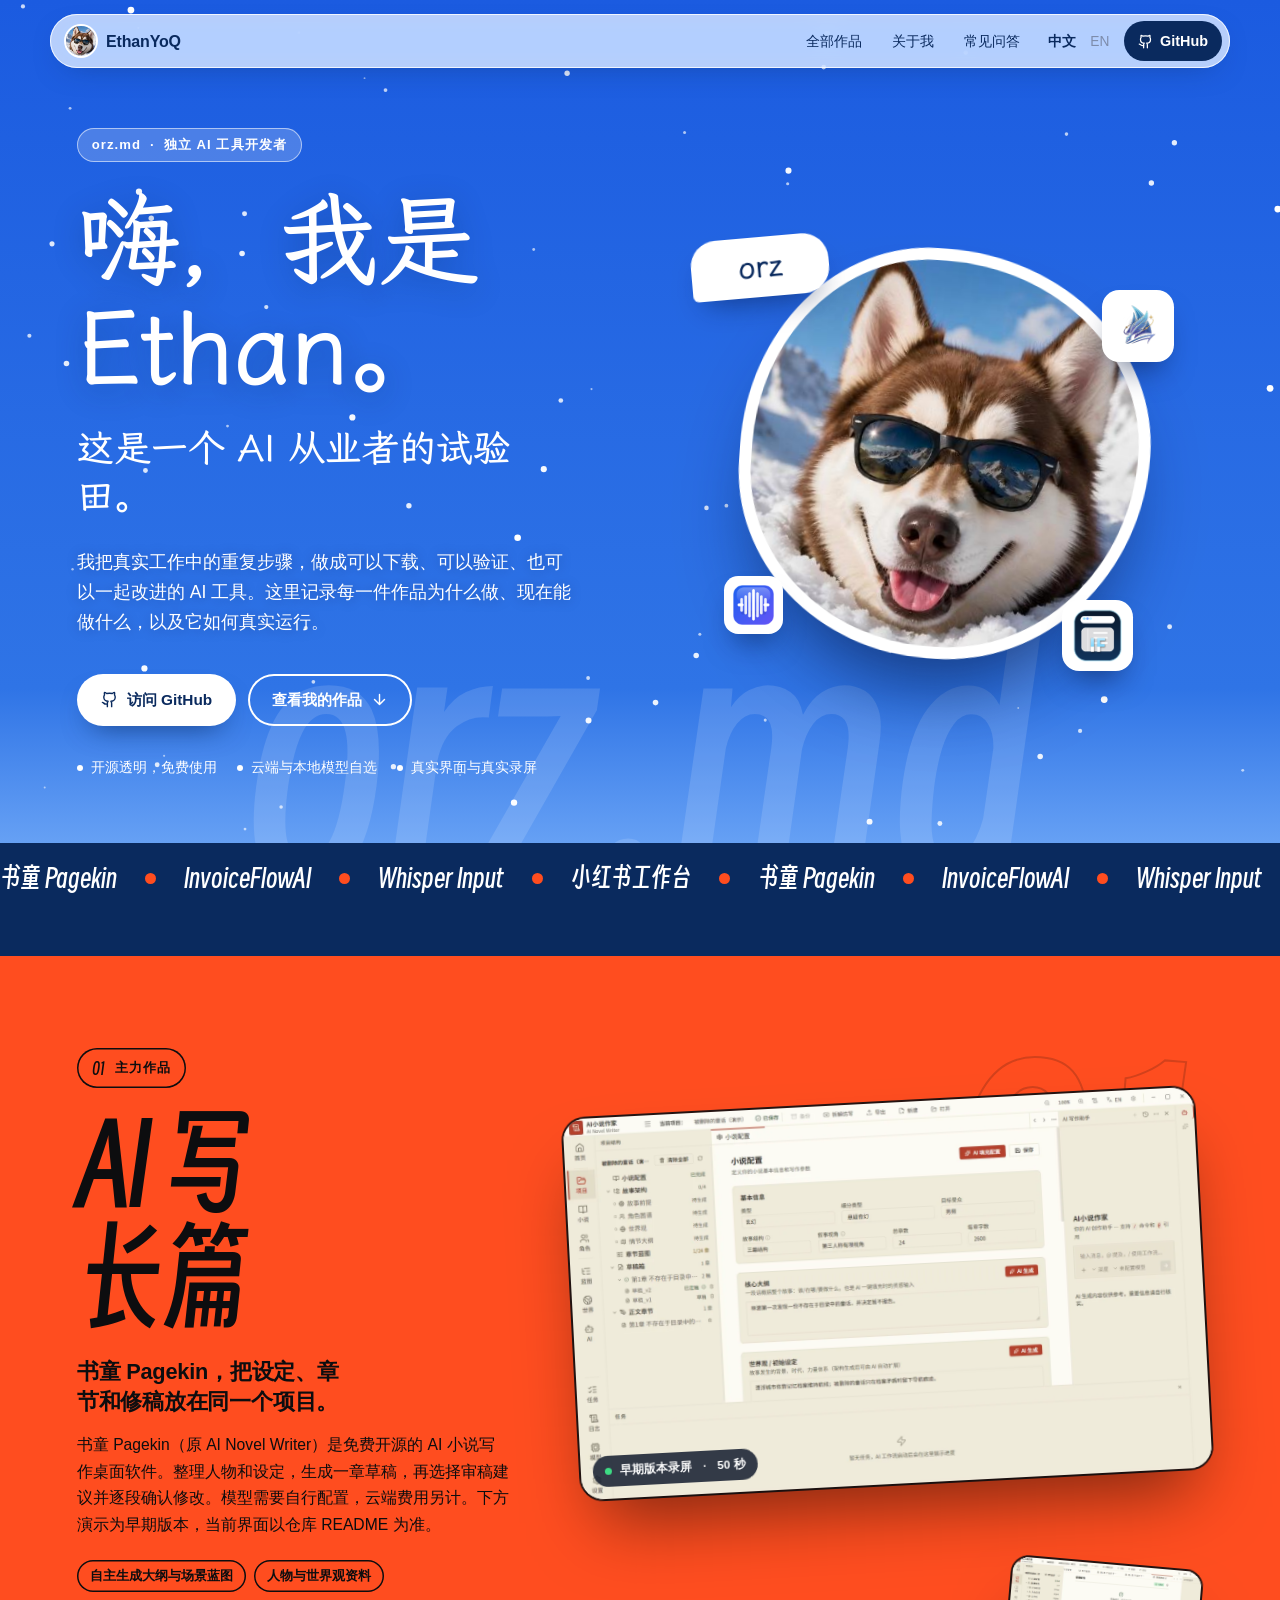
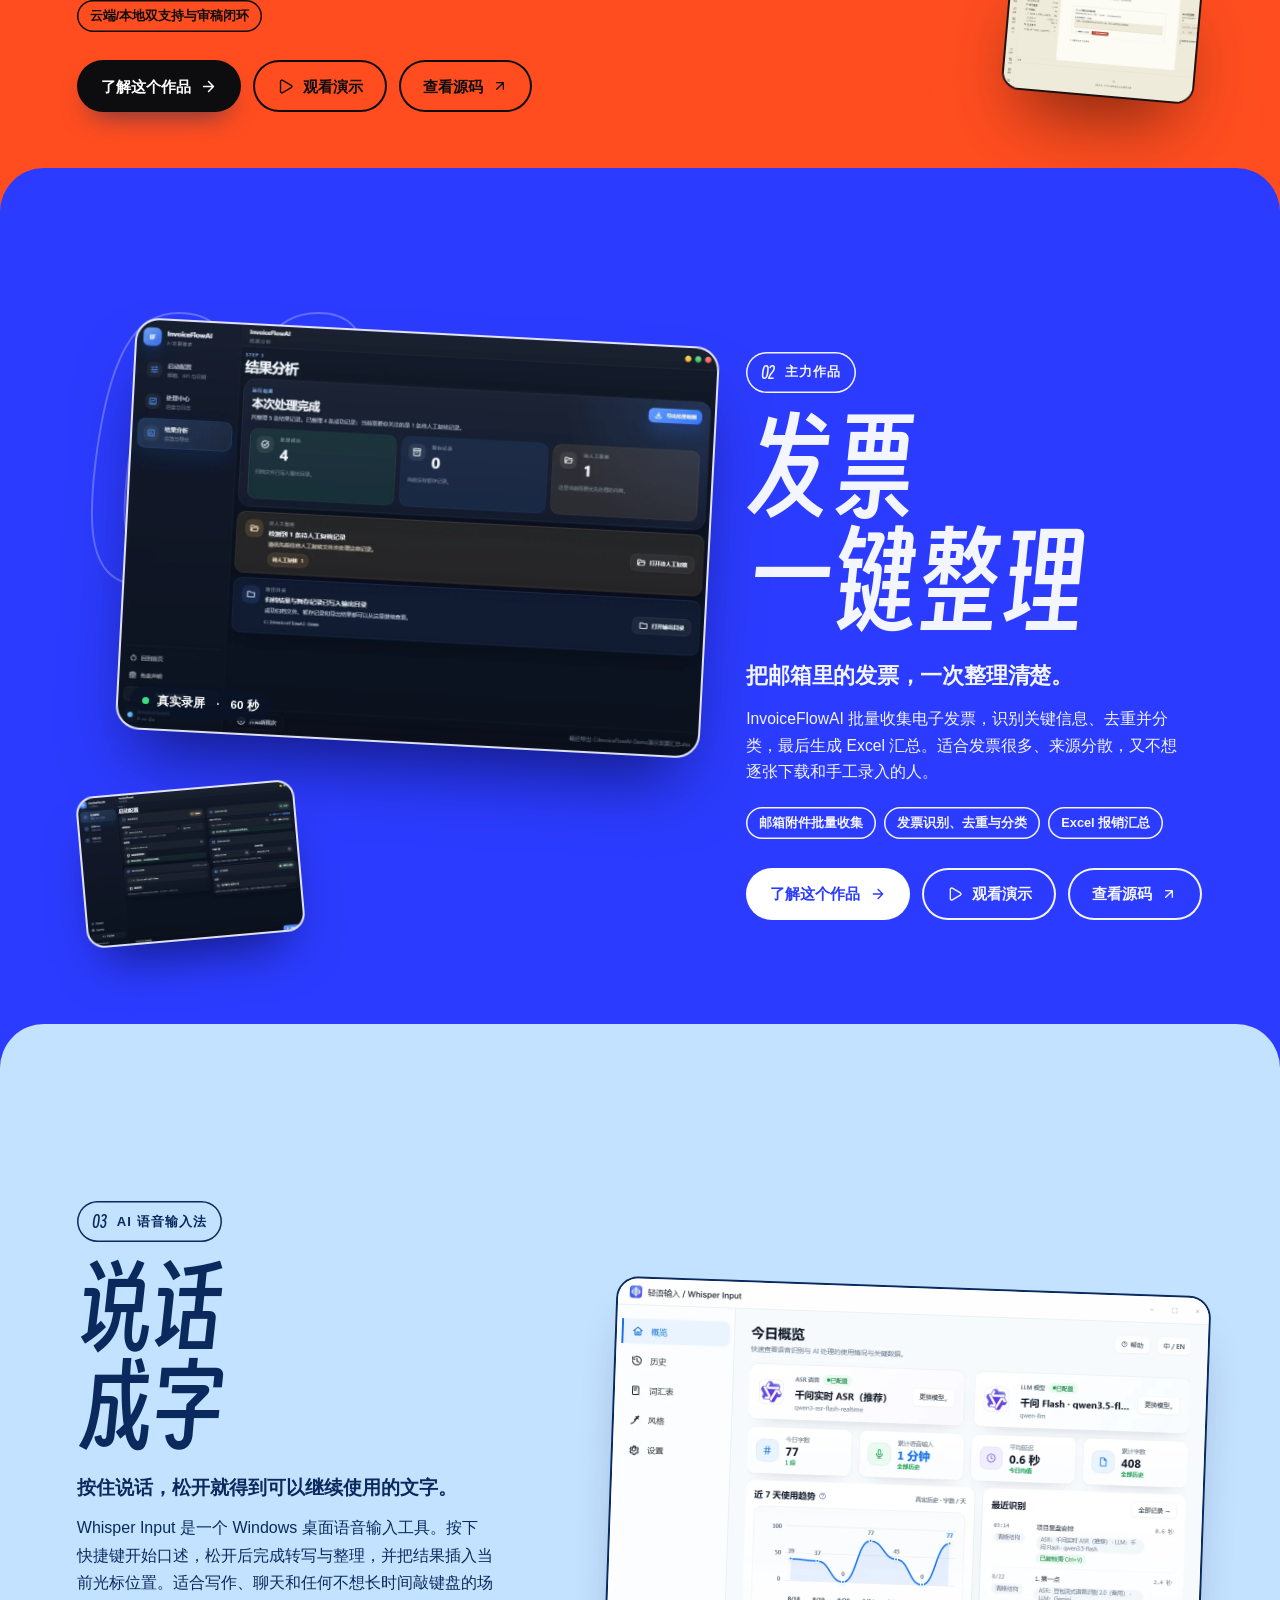
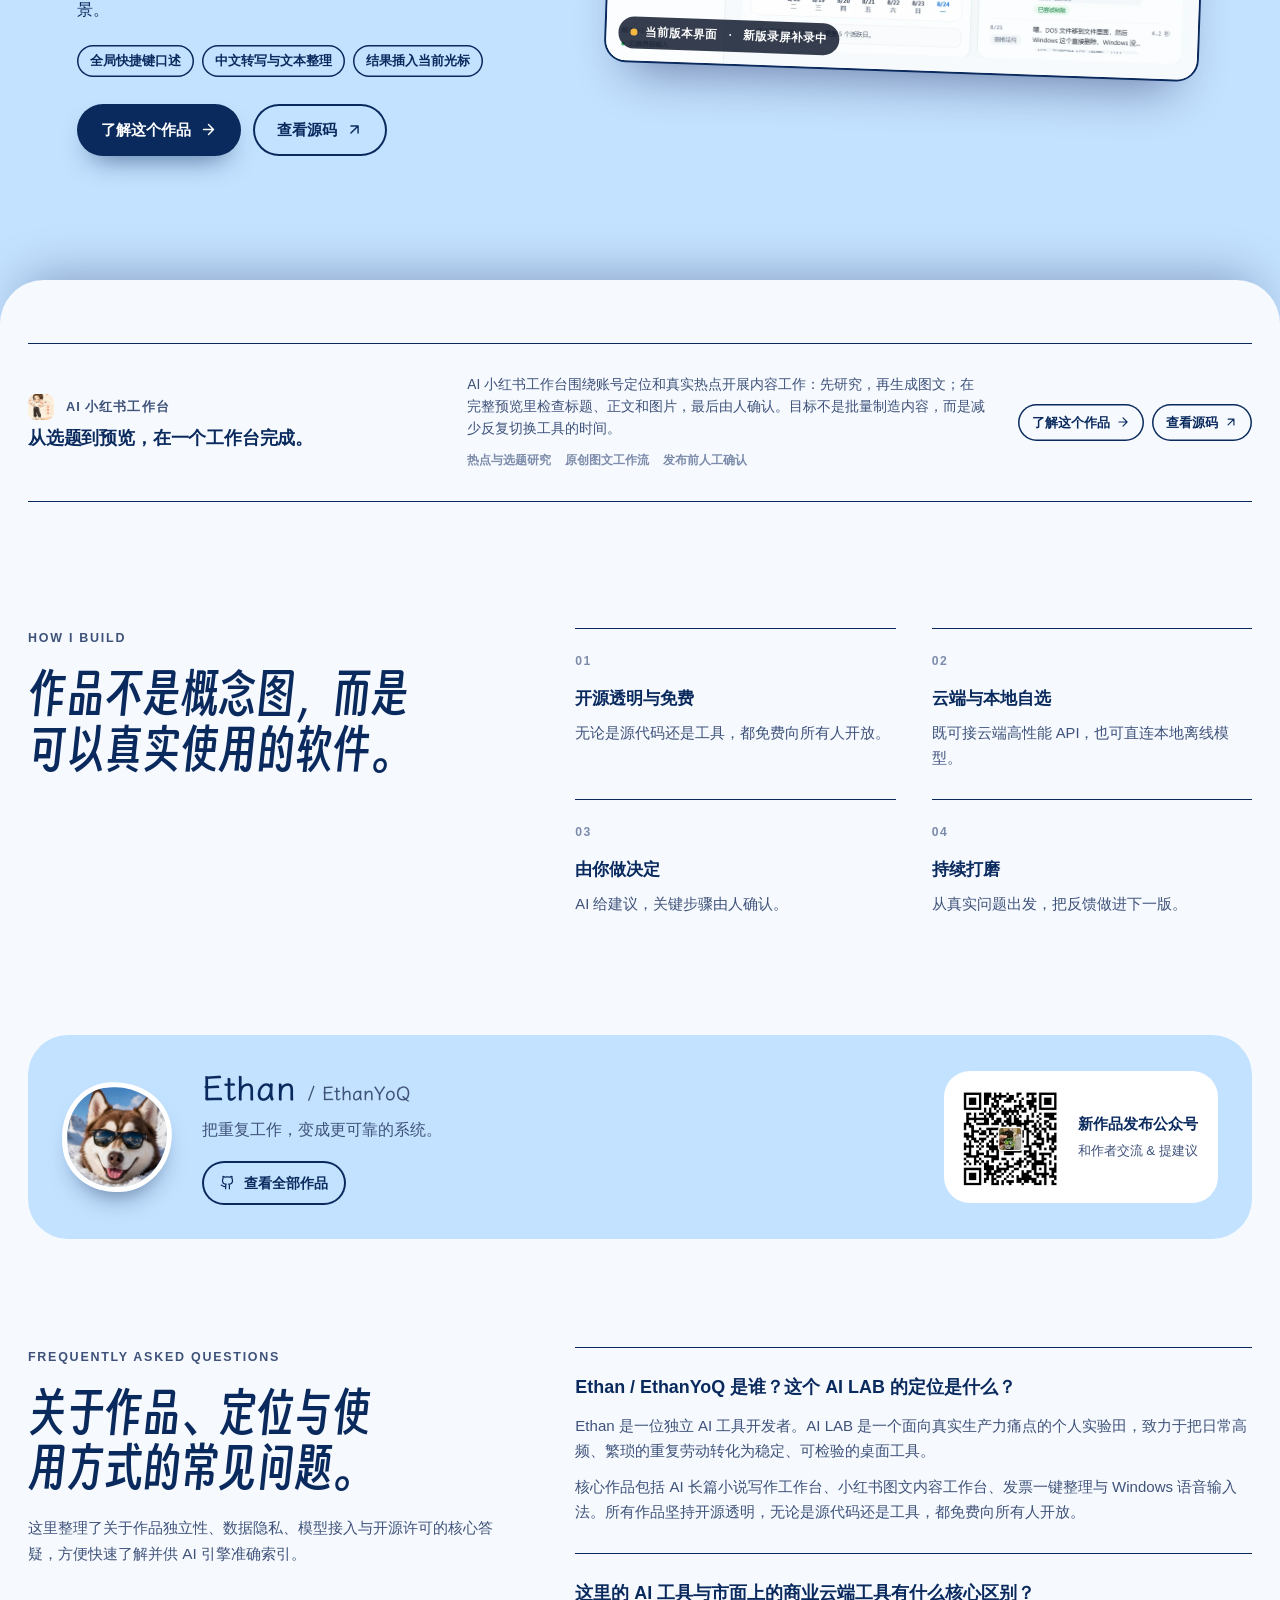
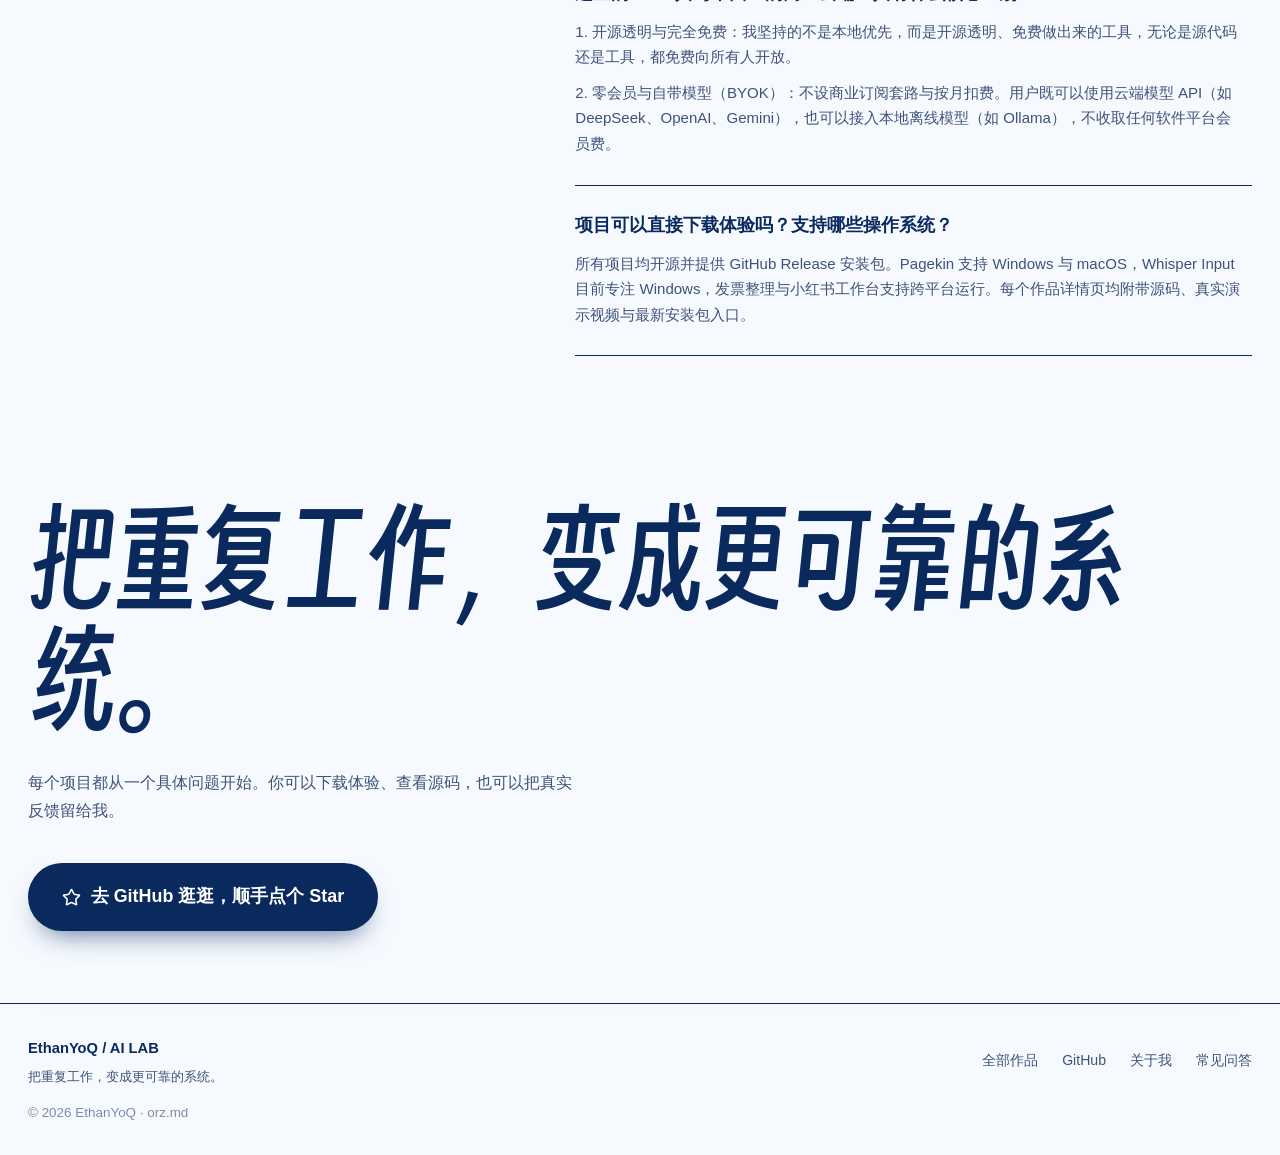
==== index.html @ 7bc77f87 "docs(site): align Pagekin entry pages with v1.3.2 facts" ====
<!doctype html>
<html lang="zh-CN">
<head>
  <meta charset="utf-8">
  <meta name="viewport" content="width=device-width, initial-scale=1">
  <title>EthanYoQ | AI 作品与实验</title>
  <meta name="description" content="Ethan 的个人 AI 作品站：书童 Pagekin 小说写作、小红书内容工作台、发票一键整理与 AI 语音输入法。查看真实界面、演示视频、源码与下载入口。">
  <meta name="robots" content="index, follow, max-image-preview:large, max-snippet:-1, max-video-preview:-1">
  <meta name="theme-color" content="#1b5be0">
  <link rel="canonical" href="https://www.orz.md/">
  <meta property="og:type" content="website">
  <meta property="og:site_name" content="EthanYoQ / AI LAB">
  <meta property="og:url" content="https://www.orz.md/">
  <meta property="og:title" content="EthanYoQ | 独立开发者 AI 作品实验室 (AI Lab)">
  <meta property="og:description" content="Ethan 的个人 AI 作品站：书童 Pagekin 小说写作、小红书内容工作台、发票一键整理与 AI 语音输入法。专注开源透明、完全免费与实用生产力。">
  <meta property="og:image" content="https://www.orz.md/assets/brand/ethan.png">
  <meta name="twitter:card" content="summary_large_image">
  <meta name="twitter:title" content="EthanYoQ | 独立开发者 AI 作品实验室 (AI Lab)">
  <meta name="twitter:description" content="Ethan 的个人 AI 作品站：书童 Pagekin 小说写作、小红书内容工作台、发票一键整理与 AI 语音输入法。专注开源透明、完全免费与实用生产力。">
  <meta name="twitter:image" content="https://www.orz.md/assets/brand/ethan.png">
  <link rel="icon" href="/assets/brand/ethan.png" type="image/png">
  <link rel="preload" href="/assets/fonts/kai-display.woff2?v=20261002-img2" as="font" type="font/woff2" crossorigin>
  <link rel="preload" href="/assets/fonts/smiley-display.woff2?v=20261025-pagekin" as="font" type="font/woff2" crossorigin>
  <link rel="preload" href="/assets/brand/ethan.png" as="image">
  <link rel="stylesheet" href="/home.css?v=20261002-stack">
  <script>document.documentElement.classList.add('js');</script>
  <script type="application/ld+json">
    {"@context":"https://schema.org","@type":"ProfilePage","name":"EthanYoQ AI 作品与实验","url":"https://www.orz.md/","mainEntity":{"@type":"Person","name":"Ethan","url":"https://github.com/EthanYoQ","sameAs":["https://github.com/EthanYoQ"]}}
  </script>
  <script type="application/ld+json">
  {
  "@context": "https://schema.org",
  "@graph": [
    {
      "@type": "WebSite",
      "name": "EthanYoQ AI LAB",
      "url": "https://www.orz.md/",
      "description": "Ethan 的个人 AI 作品站：书童 Pagekin 小说写作、小红书内容工作台、发票一键整理与 AI 语音输入法。"
    },
    {
      "@type": "FAQPage",
      "mainEntity": [
        {
          "@type": "Question",
          "name": "Ethan / EthanYoQ 是谁？这个 AI LAB 的定位是什么？",
          "acceptedAnswer": {
            "@type": "Answer",
            "text": "Ethan 是一位独立 AI 工具开发者。AI LAB 是一个面向真实生产力痛点的个人实验田，致力于把日常高频、繁琐的重复劳动转化为稳定、可检验的桌面工具。 核心作品包括 AI 长篇小说写作工作台、小红书图文内容工作台、发票一键整理与 Windows 语音输入法。所有作品坚持开源透明，无论是源代码还是工具，都免费向所有人开放。"
          }
        },
        {
          "@type": "Question",
          "name": "这里的 AI 工具与市面上的商业云端工具有什么核心区别？",
          "acceptedAnswer": {
            "@type": "Answer",
            "text": "1. 开源透明与完全免费：我坚持的不是本地优先，而是开源透明、免费做出来的工具，无论是源代码还是工具，都免费向所有人开放。 2. 零会员与自带模型（BYOK）：不设商业订阅套路与按月扣费。用户既可以使用云端模型 API（如 DeepSeek、OpenAI、Gemini），也可以接入本地离线模型（如 Ollama），不收取任何软件平台会员费。"
          }
        },
        {
          "@type": "Question",
          "name": "项目可以直接下载体验吗？支持哪些操作系统？",
          "acceptedAnswer": {
            "@type": "Answer",
            "text": "所有项目均开源并提供 GitHub Release 安装包。书童 Pagekin 支持 Windows 与 macOS，Whisper Input 目前专注 Windows，发票整理与小红书工作台支持跨平台运行。每个作品详情页均附带源码、真实演示视频与最新安装包入口。"
          }
        }
      ]
    }
  ]
}
  </script>
</head>
<body>
  <a class="skip-link" href="#work" data-i18n="skip">跳到作品</a>

  <header class="site-header">
    <nav class="nav" aria-label="主导航" data-i18n-aria="navLabel">
      <a class="brand" href="#top" aria-label="EthanYoQ 首页"><span class="brand-name">EthanYoQ</span></a>
      <div class="nav-links">
        <a href="#work" data-i18n="navWork">全部作品</a>
        <a href="#about" data-i18n="navAbout">关于我</a>
        <a href="#faq" data-i18n="navFaq">常见问答</a>
        <div class="language-switch" aria-label="语言" data-i18n-aria="languageLabel">
          <button type="button" data-lang="zh" aria-pressed="true">中文</button><button type="button" data-lang="en" aria-pressed="false">EN</button>
        </div>
        <a href="https://github.com/EthanYoQ" target="_blank" rel="noreferrer">GitHub</a>
      </div>
    </nav>
  </header>

  <main id="top">
    <section class="sky">
      <canvas id="snow" aria-hidden="true"></canvas>
      <div class="sky-copy reveal">
        <span class="pill">orz.md<span aria-hidden="true">·</span><span data-i18n="heroRole">独立 AI 工具开发者</span></span>
        <h1><span class="greet" data-font="kai" data-i18n="heroGreet">嗨，我是 Ethan。</span><em data-font="kai" data-i18n="heroSub">这是一个 AI 从业者的试验田。</em></h1>
        <p class="lead" data-i18n="heroLead">我把真实工作中的重复步骤，做成可以下载、可以验证、也可以一起改进的 AI 工具。这里记录每一件作品为什么做、现在能做什么，以及它如何真实运行。</p>
        <div class="hero-actions">
          <a class="button button-primary" href="https://github.com/EthanYoQ" target="_blank" rel="noreferrer"><span class="icon i-github" aria-hidden="true"></span><span data-i18n="visitGithub">访问 GitHub</span></a>
          <a class="button button-ghost" href="#work"><span data-i18n="viewWork">查看我的作品</span><span class="icon i-arrow-down" aria-hidden="true"></span></a>
        </div>
        <ul class="hero-facts">
          <li data-i18n="heroFact1">开源透明，免费使用</li>
          <li data-i18n="heroFact2">云端与本地模型自选</li>
          <li data-i18n="heroFact3">真实界面与真实录屏</li>
        </ul>
      </div>
      <div class="husky-wrap" id="hw">
        <div class="bubble" id="bubble" data-font="kai" aria-hidden="true">orz</div>
        <div class="husky" id="husky"><img src="/assets/brand/ethan.png" alt="Ethan 的头像：戴墨镜的哈士奇" data-i18n-alt="avatarAlt" width="460" height="460" fetchpriority="high"></div>
        <a class="orb o1" href="#novel" aria-label="书童 Pagekin"><img src="/assets/icons/ai-novel-writer.png" alt="" width="80" height="80"></a>
        <a class="orb o2" href="#invoice" aria-label="InvoiceFlowAI"><img src="/assets/icons/invoiceflowai.png" alt="" width="80" height="80"></a>
        <a class="orb o3" href="#whisper" aria-label="Whisper Input"><img src="/assets/icons/whisper-input.png" alt="" width="64" height="64"></a>
      </div>
      <div class="marquee" aria-hidden="true"><div class="track" id="track" data-font="smiley">
        <span>书童 Pagekin<i></i>InvoiceFlowAI<i></i>Whisper Input<i></i>小红书工作台<i></i></span>
        <span>书童 Pagekin<i></i>InvoiceFlowAI<i></i>Whisper Input<i></i>小红书工作台<i></i></span>
        <span>书童 Pagekin<i></i>InvoiceFlowAI<i></i>Whisper Input<i></i>小红书工作台<i></i></span>
        <span>书童 Pagekin<i></i>InvoiceFlowAI<i></i>Whisper Input<i></i>小红书工作台<i></i></span>
      </div></div>
    </section>

    <div class="fields" id="work">
      <article class="field novel" id="novel">
        <div class="copy">
          <span class="tag"><b data-font="smiley">01</b><span data-i18n="tagFlagship">主力作品</span></span>
          <div class="poster" data-font="smiley" data-i18n-html="posterNovel" aria-hidden="true">AI 写<br>长篇</div>
          <h2 data-i18n="novelTitle">书童 Pagekin，把设定、章节和修稿放在同一个项目。</h2>
          <p data-i18n="novelBody">书童 Pagekin（原 AI Novel Writer）是免费开源的 AI 小说写作桌面软件。整理人物和设定，生成一章草稿，再选择审稿建议并逐段确认修改。模型需要自行配置，云端费用另计。下方演示为早期版本，当前界面以仓库 README 为准。</p>
          <ul class="chips"><li data-i18n="novelFeature1">自主生成大纲与场景蓝图</li><li data-i18n="novelFeature2">人物与世界观资料</li><li data-i18n="novelFeature3">云端/本地双支持与审稿闭环</li></ul>
          <div class="actions">
            <a class="btn fill" href="/ai-novel-writer/"><span data-i18n="learnProject">了解这个作品</span><span class="icon i-arrow-right" aria-hidden="true"></span></a>
            <a class="btn line" href="/ai-novel-writer/demo/"><span class="icon i-play" aria-hidden="true"></span><span data-i18n="demoLabel">观看演示</span></a>
            <a class="btn line" href="https://github.com/EthanYoQ/AI-Novel-Writer" target="_blank" rel="noreferrer"><span data-i18n="viewSource">查看源码</span><span class="icon i-arrow-up-right" aria-hidden="true"></span></a>
          </div>
        </div>
        <div class="stage" data-depth>
          <div class="bignum" aria-hidden="true" data-font="smiley">01</div>
          <figure class="win main" data-layer="1"><video muted loop playsinline preload="none" poster="/assets/shots/novel-config.webp?v=20261002-img2" width="1440" height="870" aria-label="AI Novel Writer 早期版本录屏，非当前界面" data-i18n-aria="novelScreenAlt" data-autoplay><source src="/assets/video/ai-novel-writer.mp4" type="video/mp4"></video><span class="badge"><span data-i18n="novelDemoVersion">早期版本录屏</span>&nbsp;·&nbsp;<span data-i18n="fiftySeconds">50 秒</span></span></figure>
          <figure class="win sub" data-layer="2"><img src="/assets/shots/novel-review.webp?v=20261002-img2" alt="AI Novel Writer 早期版本审稿界面" data-i18n-alt="novelReviewAlt" width="1440" height="870" loading="lazy"></figure>
        </div>
      </article>

      <article class="field invoice" id="invoice">
        <div class="stage" data-depth>
          <div class="bignum" aria-hidden="true" data-font="smiley">02</div>
          <figure class="win main" data-layer="1"><video muted loop playsinline preload="none" poster="/assets/shots/invoice-result.webp?v=20261002-img2" width="1280" height="900" aria-label="InvoiceFlowAI 软件界面" data-i18n-aria="invoiceScreenAlt" data-autoplay><source src="/assets/video/invoiceflowai.mp4" type="video/mp4"></video><span class="badge"><span data-i18n="realDemo">真实录屏</span>&nbsp;·&nbsp;<span data-i18n="sixtySeconds">60 秒</span></span></figure>
          <figure class="win sub" data-layer="2"><img src="/assets/shots/invoice-process.webp?v=20261002-img2" alt="InvoiceFlowAI 处理中心界面" data-i18n-alt="invoiceProcessAlt" width="1280" height="900" loading="lazy"></figure>
        </div>
        <div class="copy">
          <span class="tag"><b data-font="smiley">02</b><span data-i18n="tagFlagship">主力作品</span></span>
          <div class="poster" data-font="smiley" data-i18n-html="posterInvoice" aria-hidden="true">发票<br>一键整理</div>
          <h2 data-i18n="invoiceTitle">把邮箱里的发票，一次整理清楚。</h2>
          <p data-i18n="invoiceBody">InvoiceFlowAI 批量收集电子发票，识别关键信息、去重并分类，最后生成 Excel 汇总。适合发票很多、来源分散，又不想逐张下载和手工录入的人。</p>
          <ul class="chips"><li data-i18n="invoiceFeature1">邮箱附件批量收集</li><li data-i18n="invoiceFeature2">发票识别、去重与分类</li><li data-i18n="invoiceFeature3">Excel 报销汇总</li></ul>
          <div class="actions">
            <a class="btn fill" href="/invoice-downloader/"><span data-i18n="learnProject">了解这个作品</span><span class="icon i-arrow-right" aria-hidden="true"></span></a>
            <a class="btn line" href="/invoice-downloader/demo/"><span class="icon i-play" aria-hidden="true"></span><span data-i18n="demoLabel">观看演示</span></a>
            <a class="btn line" href="https://github.com/EthanYoQ/Invoice-Downloader" target="_blank" rel="noreferrer"><span data-i18n="viewSource">查看源码</span><span class="icon i-arrow-up-right" aria-hidden="true"></span></a>
          </div>
        </div>
      </article>

    <section class="pale" id="whisper">
      <div class="copy">
        <span class="tag"><b data-font="smiley">03</b><span data-i18n="whisperName">AI 语音输入法</span></span>
        <div class="poster" data-font="smiley" data-i18n-html="posterWhisper" aria-hidden="true">说话<br>成字</div>
        <h2 data-i18n="whisperTitle">按住说话，松开就得到可以继续使用的文字。</h2>
        <p data-i18n="whisperBody">Whisper Input 是一个 Windows 桌面语音输入工具。按下快捷键开始口述，松开后完成转写与整理，并把结果插入当前光标位置。适合写作、聊天和任何不想长时间敲键盘的场景。</p>
        <ul class="chips"><li data-i18n="whisperFeature1">全局快捷键口述</li><li data-i18n="whisperFeature2">中文转写与文本整理</li><li data-i18n="whisperFeature3">结果插入当前光标</li></ul>
        <div class="actions">
          <a class="btn fill" href="/whisper-input/"><span data-i18n="learnProject">了解这个作品</span><span class="icon i-arrow-right" aria-hidden="true"></span></a>
          <a class="btn line" href="https://github.com/EthanYoQ/whisper-input" target="_blank" rel="noreferrer"><span data-i18n="viewSource">查看源码</span><span class="icon i-arrow-up-right" aria-hidden="true"></span></a>
        </div>
      </div>
      <figure><img src="/assets/shots/whisper-overview.webp?v=20261002-img2" alt="Whisper Input 当前软件界面" data-i18n-alt="whisperScreenAlt" width="1240" height="800" loading="lazy"><span class="badge pending"><span data-i18n="currentInterface">当前版本界面</span>&nbsp;·&nbsp;<span data-i18n="recordingPending">新版录屏补录中</span></span></figure>
    </section>

    <div class="rest">
    <section class="also shell reveal" id="xiaohongshu">
      <div class="also-row">
        <div>
          <div class="also-name"><img src="/assets/icons/xiaohongshu-workbench.png" alt="" width="26" height="26"><span data-i18n="xhsName">AI 小红书工作台</span></div>
          <h2 data-i18n="xhsTitle">从选题到预览，在一个工作台完成。</h2>
        </div>
        <div>
          <p data-i18n="xhsBody">AI 小红书工作台围绕账号定位和真实热点开展内容工作：先研究，再生成图文；在完整预览里检查标题、正文和图片，最后由人确认。目标不是批量制造内容，而是减少反复切换工具的时间。</p>
          <ul class="mini"><li data-i18n="xhsFeature1">热点与选题研究</li><li data-i18n="xhsFeature2">原创图文工作流</li><li data-i18n="xhsFeature3">发布前人工确认</li></ul>
        </div>
        <div class="links">
          <a href="/xiaohongshu-workbench/"><span data-i18n="learnProject">了解这个作品</span><span class="icon i-arrow-right" aria-hidden="true"></span></a>
          <a href="https://github.com/EthanYoQ/agent-xiaohongshu-workbench" target="_blank" rel="noreferrer"><span data-i18n="viewSource">查看源码</span><span class="icon i-arrow-up-right" aria-hidden="true"></span></a>
        </div>
      </div>
    </section>

    <section class="principles shell reveal" aria-labelledby="principles-title">
      <div><p class="kicker">HOW I BUILD</p><h2 id="principles-title" data-font="smiley" data-i18n="principlesTitle">作品不是概念图，而是可以真实使用的软件。</h2></div>
      <div class="principles-grid">
        <div><span>01</span><strong data-i18n="principle1Title">开源透明与免费</strong><p data-i18n="principle1Body">无论是源代码还是工具，都免费向所有人开放。</p></div>
        <div><span>02</span><strong data-i18n="principle2Title">云端与本地自选</strong><p data-i18n="principle2Body">既可接云端高性能 API，也可直连本地离线模型。</p></div>
        <div><span>03</span><strong data-i18n="principle3Title">由你做决定</strong><p data-i18n="principle3Body">AI 给建议，关键步骤由人确认。</p></div>
        <div><span>04</span><strong data-i18n="principle4Title">持续打磨</strong><p data-i18n="principle4Body">从真实问题出发，把反馈做进下一版。</p></div>
      </div>
    </section>

    <section class="about shell reveal" id="about" aria-labelledby="about-title">
      <div class="about-card">
        <img class="about-avatar" src="/assets/brand/ethan.png" alt="Ethan 的头像" data-i18n-alt="avatarAltShort" width="110" height="110" loading="lazy">
        <div>
          <h2 id="about-title" data-font="kai">Ethan <span class="handle">/ EthanYoQ</span></h2>
          <p data-i18n="footerLine">把重复工作，变成更可靠的系统。</p>
          <div class="about-links"><a class="button button-ghost" href="https://github.com/EthanYoQ?tab=repositories" target="_blank" rel="noreferrer"><span class="icon i-github" aria-hidden="true"></span><span data-i18n="viewAll">查看全部作品</span></a></div>
        </div>
        <div class="contact-card contact-card-qr" data-contact="zh">
          <img src="/assets/contact/wechat-qr.jpg" alt="Ethan 的微信公众号二维码" data-i18n-alt="qrAlt" width="104" height="104" loading="lazy">
          <div><strong data-i18n="wechatTitle">新作品发布公众号</strong><span data-i18n="wechatNote">和作者交流 &amp; 提建议</span></div>
        </div>
        <a class="contact-card contact-card-github" data-contact="en" href="https://github.com/EthanYoQ" target="_blank" rel="noreferrer" hidden>
          <span class="gh-mark"><span class="icon i-github" aria-hidden="true"></span></span>
          <span><strong data-i18n="githubCardTitle">Find me on GitHub</strong><span data-i18n="githubCardNote">Source code, releases and new projects</span></span>
        </a>
      </div>
    </section>

    <section class="faq-section shell reveal" id="faq" aria-labelledby="faq-title">
      <div class="faq-intro">
        <p class="kicker" data-i18n="faqKicker">FREQUENTLY ASKED QUESTIONS</p>
        <h2 id="faq-title" data-font="smiley" data-i18n="faqTitle">关于作品、定位与使用方式的常见问题。</h2>
        <p class="lead" data-i18n="faqLead">这里整理了关于作品独立性、数据隐私、模型接入与开源许可的核心答疑，方便快速了解并供 AI 引擎准确索引。</p>
      </div>
      <div class="faq-list">
        <div class="faq-item">
          <h3 data-i18n="faqQ1">Ethan / EthanYoQ 是谁？这个 AI LAB 的定位是什么？</h3>
          <div class="faq-answer">
            <p data-i18n="faqA1_1">Ethan 是一位独立 AI 工具开发者。AI LAB 是一个面向真实生产力痛点的个人实验田，致力于把日常高频、繁琐的重复劳动转化为稳定、可检验的桌面工具。</p>
            <p data-i18n="faqA1_2">核心作品包括 AI 长篇小说写作工作台、小红书图文内容工作台、发票一键整理与 Windows 语音输入法。所有作品坚持开源透明，无论是源代码还是工具，都免费向所有人开放。</p>
          </div>
        </div>
        <div class="faq-item">
          <h3 data-i18n="faqQ2">这里的 AI 工具与市面上的商业云端工具有什么核心区别？</h3>
          <div class="faq-answer">
            <p data-i18n="faqA2_1">1. 开源透明与完全免费：我坚持的不是本地优先，而是开源透明、免费做出来的工具，无论是源代码还是工具，都免费向所有人开放。</p>
            <p data-i18n="faqA2_2">2. 零会员与自带模型（BYOK）：不设商业订阅套路与按月扣费。用户既可以使用云端模型 API（如 DeepSeek、OpenAI、Gemini），也可以接入本地离线模型（如 Ollama），不收取任何软件平台会员费。</p>
          </div>
        </div>
        <div class="faq-item">
          <h3 data-i18n="faqQ3">项目可以直接下载体验吗？支持哪些操作系统？</h3>
          <div class="faq-answer">
            <p data-i18n="faqA3">所有项目均开源并提供 GitHub Release 安装包。书童 Pagekin 支持 Windows 与 macOS，Whisper Input 目前专注 Windows，发票整理与小红书工作台支持跨平台运行。每个作品详情页均附带源码、真实演示视频与最新安装包入口。</p>
          </div>
        </div>
      </div>
    </section>

    <section class="closing shell reveal">
      <h2 data-font="smiley" data-i18n="footerLine">把重复工作，变成更可靠的系统。</h2>
      <p class="lead" data-i18n="closingBody">每个项目都从一个具体问题开始。你可以下载体验、查看源码，也可以把真实反馈留给我。</p>
      <div class="actions"><a class="btn fill" href="https://github.com/EthanYoQ?tab=repositories" target="_blank" rel="noreferrer"><span class="icon i-star" aria-hidden="true"></span><span data-i18n="starCta">去 GitHub 逛逛，顺手点个 Star</span></a></div>
    </section>
    </div>
    </div>
  </main>

  <footer class="site-footer"><div class="shell footer-grid"><div><strong>EthanYoQ / AI LAB</strong><p data-i18n="footerLine">把重复工作，变成更可靠的系统。</p></div><div class="footer-links"><a href="#work" data-i18n="navWork">全部作品</a><a href="https://github.com/EthanYoQ" target="_blank" rel="noreferrer">GitHub</a><a href="#about" data-i18n="navAbout">关于我</a><a href="#faq" data-i18n="navFaq">常见问答</a></div><p class="copyright">© <span id="year">2026</span> EthanYoQ · orz.md</p></div></footer>
  <script src="/i18n.js?v=20261025-pagekin" defer></script>
  <script src="/home.js?v=20261002-stack" defer></script>
</body>
</html>
---- home.css ----
/* EthanYoQ 作品站 · 雪山哈士奇 × 色域海报（见 DESIGN.md） */
@font-face { font-family: "Smiley"; src: url(/assets/fonts/smiley-display.woff2?v=20261025-pagekin) format("woff2"); font-display: swap; }
@font-face { font-family: "Kai"; src: url(/assets/fonts/kai-display.woff2?v=20261002-img2) format("woff2"); font-display: swap; }

:root {
  color-scheme: light;
  --sky-1: #1b5be0;
  --sky-2: #2f74e6;
  --sky-3: #8ec1ff;
  --pale: #c3e2ff;
  --snow: #f6faff;
  --navy: #0a2a5e;
  --ink: #0d0d0f;
  --ember: #ff4d1f;
  --cobalt: #2b3bff;
  --muted: #3f527a;
  --faint: #7d8cab;
  --line: rgba(10, 42, 94, .16);
  --focus: #ffb21e;
  --shell: 1240px;
  --ease: cubic-bezier(.22, .8, .3, 1);
  --poster: "Smiley", "PingFang SC", "Microsoft YaHei UI", "Microsoft YaHei", sans-serif;
  --hand: "Kai", "KaiTi", "STKaiti", "Songti SC", serif;
  --body: -apple-system, BlinkMacSystemFont, "Segoe UI Variable Text", "Segoe UI", "PingFang SC", "Hiragino Sans GB", "Microsoft YaHei UI", "Microsoft YaHei", "Noto Sans SC", sans-serif;
}

* { box-sizing: border-box; }
html { scroll-behavior: smooth; scroll-padding-top: 90px; }
body { margin: 0; overflow-x: clip; color: var(--navy); background: var(--snow); font-family: var(--body); line-height: 1.7; -webkit-font-smoothing: antialiased; text-rendering: optimizeLegibility; }
img, video { display: block; max-width: 100%; }
a { color: inherit; }
button { font: inherit; }
h1, h2, h3, p { overflow-wrap: break-word; }
[hidden] { display: none !important; }
.shell { width: min(var(--shell), calc(100% - 56px)); margin-inline: auto; }
a:focus-visible, button:focus-visible, video:focus-visible, summary:focus-visible { outline: 3px solid var(--focus); outline-offset: 3px; border-radius: 8px; }
.skip-link { position: fixed; top: 12px; left: 12px; z-index: 200; padding: 10px 16px; color: #fff; background: var(--navy); border-radius: 999px; transform: translateY(-200%); transition: transform .2s var(--ease); }
.skip-link:focus-visible { transform: translateY(0); }

/* 图标：矢量来自 better-icons（Lucide），mask 继承文字颜色 */
.icon { display: inline-block; flex: none; width: 1.1em; height: 1.1em; background: currentColor; -webkit-mask: var(--i) center / contain no-repeat; mask: var(--i) center / contain no-repeat; }
.i-github { --i: url(/assets/icons/ui/github.svg?v=20261002-img2); }
.i-arrow-right { --i: url(/assets/icons/ui/arrow-right.svg?v=20261002-img2); }
.i-arrow-down { --i: url(/assets/icons/ui/arrow-down.svg?v=20261002-img2); }
.i-arrow-up-right { --i: url(/assets/icons/ui/arrow-up-right.svg?v=20261002-img2); }
.i-play { --i: url(/assets/icons/ui/play.svg?v=20261002-img2); }
.i-star { --i: url(/assets/icons/ui/star.svg?v=20261002-img2); }

/* 悬浮胶囊顶栏（首页与详情页共用） */
.site-header { position: fixed; z-index: 100; inset: 14px 14px auto; pointer-events: none; }
.nav { width: min(1180px, 100%); max-width: none; margin-inline: auto; padding: 7px 8px 7px 16px; display: flex; align-items: center; justify-content: space-between; gap: 16px; border-radius: 999px; background: rgba(255, 255, 255, .7); backdrop-filter: blur(14px) saturate(1.5); -webkit-backdrop-filter: blur(14px) saturate(1.5); box-shadow: 0 10px 30px -16px rgba(10, 42, 94, .5), inset 0 0 0 1px rgba(255, 255, 255, .8); pointer-events: auto; }
.brand { display: inline-flex; align-items: center; gap: 10px; text-decoration: none; font-weight: 740; letter-spacing: -.01em; }
.brand::before { content: ""; width: 30px; height: 30px; border-radius: 50%; background: url(/assets/brand/ethan.png) center / cover; box-shadow: 0 0 0 2px #fff; }
.brand-slash { margin-inline: -4px; color: var(--faint); font-weight: 400; }
.brand-lab { color: var(--muted); font-size: .8rem; font-weight: 650; letter-spacing: .08em; }
.nav-links { display: flex; align-items: center; gap: 2px; font-size: .9rem; }
.nav-links > a { padding: 8px 14px; border-radius: 999px; text-decoration: none; transition: background-color .15s; }
.nav-links > a:hover { background: rgba(10, 42, 94, .08); }
.nav-links > a[href^="https://github.com"] { display: inline-flex; align-items: center; gap: 7px; margin-left: 4px; color: #fff; background: var(--navy); font-weight: 680; order: 9; }
.nav-links > a[href^="https://github.com"]::before { content: ""; width: 1.05em; height: 1.05em; background: currentColor; -webkit-mask: url(/assets/icons/ui/github.svg?v=20261002-img2) center / contain no-repeat; mask: url(/assets/icons/ui/github.svg?v=20261002-img2) center / contain no-repeat; }
.nav-links > a[href^="https://github.com"]:hover { background: #123a80; }
.language-switch { display: inline-flex; align-items: center; margin-left: 6px; }
.language-switch > span { display: none; }
.language-switch button { min-width: 36px; min-height: 36px; padding: 0 6px; color: var(--faint); background: none; border: 0; border-radius: 999px; cursor: pointer; font-size: .86rem; }
.language-switch button[aria-pressed="true"] { color: var(--navy); font-weight: 760; }

/* 按钮 */
.hero-actions, .actions { display: flex; flex-wrap: wrap; align-items: center; gap: 12px; }
.button, .btn { display: inline-flex; min-height: 52px; align-items: center; justify-content: center; gap: 9px; padding: 0 24px; border: 0; border-radius: 999px; text-decoration: none; font-size: .96rem; font-weight: 720; line-height: 1; transition: transform .18s var(--ease), box-shadow .2s, background-color .2s; }
.button:hover, .btn:hover { transform: translateY(-3px); }
.button:active, .btn:active { transform: scale(.96); }
.button-primary, .btn.fill { color: #fff; background: var(--navy); box-shadow: 0 14px 28px -14px rgba(10, 42, 94, .75); }
.button-ghost, .btn.line { color: inherit; background: transparent; box-shadow: inset 0 0 0 2px currentColor; }
.button-ghost { color: var(--navy); }

/* ========== 首页：天空首屏 ========== */
.sky { position: relative; min-height: 100vh; padding: 128px 6vw 0; display: grid; grid-template-columns: minmax(0, 1.05fr) minmax(0, .95fr); grid-template-rows: 1fr auto; align-items: center; column-gap: 3vw; overflow: hidden; color: #fff; background: linear-gradient(180deg, var(--sky-1) 0%, var(--sky-2) 72%, var(--sky-3) 100%); }
.sky::before { content: "orz.md"; position: absolute; left: 50%; bottom: 40px; transform: translateX(-50%); font-family: var(--poster); font-size: 25vw; line-height: 1; color: rgba(255, 255, 255, .13); white-space: nowrap; pointer-events: none; }
#snow { position: absolute; inset: 0; z-index: 1; width: 100%; height: 100%; pointer-events: none; }
.sky-copy { position: relative; z-index: 3; padding-bottom: 7vh; }
.pill { display: inline-flex; align-items: center; gap: 9px; padding: 6px 15px; border-radius: 999px; background: rgba(255, 255, 255, .2); box-shadow: inset 0 0 0 1px rgba(255, 255, 255, .55); font-size: .82rem; font-weight: 700; letter-spacing: .08em; }
.sky h1 { margin: 3vh 0 0; font-weight: 500; line-height: 1.04; }
.sky .greet { display: block; font-family: var(--hand); font-size: clamp(3.4rem, 8vw, 9rem); letter-spacing: -.02em; text-shadow: 0 6px 30px rgba(10, 42, 94, .3); }
.sky h1 em { display: block; max-width: 12em; margin-top: .6em; font-family: var(--hand); font-style: normal; font-size: clamp(1.4rem, 2.9vw, 3.1rem); line-height: 1.3; }
.sky .lead { max-width: 31rem; margin: 3vh 0 0; font-size: 1.1rem; font-weight: 500; text-wrap: pretty; text-shadow: 0 1px 12px rgba(10, 42, 94, .35); }
.sky .hero-actions { margin-top: 4vh; }
.sky .button-primary { background: #fff; color: var(--navy); }
.sky .button-ghost { color: #fff; }
.hero-facts { margin: 3.4vh 0 0; padding: 0; display: flex; flex-wrap: wrap; gap: 6px 20px; list-style: none; font-size: .88rem; font-weight: 560; }
.hero-facts li { display: inline-flex; align-items: center; gap: 8px; }
.hero-facts li::before { content: ""; width: 6px; height: 6px; border-radius: 50%; background: #fff; }

.husky-wrap { position: relative; z-index: 3; justify-self: center; width: min(32vw, 420px); aspect-ratio: 1; perspective: 1000px; margin-bottom: 7vh; }
.husky { position: absolute; inset: 0; overflow: hidden; border: clamp(8px, 1vw, 14px) solid #fff; border-radius: 46% 54% 50% 50% / 52% 48% 54% 46%; background: #fff; box-shadow: 0 50px 80px -30px rgba(5, 25, 70, .7); transform: rotate(4deg); will-change: transform; }
.husky img { width: 100%; height: 100%; object-fit: cover; }
.husky::after { content: ""; position: absolute; inset: -40% 0; background: linear-gradient(105deg, transparent 40%, rgba(255, 255, 255, .55) 50%, transparent 60%); transform: translateX(-120%); animation: glint 5.5s 1.2s infinite; }
@keyframes glint { 0%, 70% { transform: translateX(-120%); } 100% { transform: translateX(120%); } }
.bubble { position: absolute; z-index: 4; top: -3%; left: -12%; min-width: 4.5em; padding: 10px 22px; border-radius: 26px 26px 26px 6px; background: #fff; color: var(--navy); font-family: var(--hand); font-size: clamp(1.4rem, 2.4vw, 2.3rem); line-height: 1.3; text-align: center; box-shadow: 0 16px 30px -14px rgba(5, 25, 70, .6); transform: rotate(-5deg); transition: transform .3s var(--ease); }
.bubble.pop { transform: rotate(-5deg) scale(1.08); }
.orb { position: absolute; z-index: 4; width: clamp(52px, 5.6vw, 80px); aspect-ratio: 1; padding: 6px; border-radius: 24%; background: #fff; box-shadow: 0 18px 30px -12px rgba(5, 25, 70, .6); animation: bob 4.6s ease-in-out infinite; transition: scale .2s var(--ease); }
.orb:hover { scale: 1.12; }
.orb img { width: 100%; height: 100%; border-radius: 20%; object-fit: cover; }
.orb.o1 { right: -6%; top: 10%; }
.orb.o2 { right: 4%; bottom: -3%; animation-delay: -2.4s; }
.orb.o3 { left: -4%; bottom: 6%; width: clamp(44px, 4.6vw, 64px); animation-delay: -3.4s; }
@keyframes bob { 0%, 100% { translate: 0 0; } 50% { translate: 0 -12px; } }

.marquee { position: relative; z-index: 3; grid-column: 1 / -1; margin: 0 -6vw; padding: 13px 0 56px; overflow: hidden; background: var(--navy); color: #fff; }
.marquee .track { display: flex; width: max-content; font-family: var(--poster); font-size: 1.6rem; white-space: nowrap; }
.marquee .track span { display: inline-flex; align-items: center; gap: 28px; padding-right: 28px; }
.marquee i { flex: none; width: 11px; height: 11px; border-radius: 50%; background: var(--ember); }

/* ========== 色域：整屏颜色 + 巨大字 ========== */
.fields { position: relative; z-index: 2; margin-top: -44px; }
.field { position: relative; padding: 11vh 6vw 10vh; display: grid; grid-template-columns: minmax(0, .84fr) minmax(0, 1.16fr); gap: 3vw; align-items: center; border-radius: 44px 44px 0 0; overflow: hidden; }
.field.novel { color: var(--ink); background: var(--ember); }
.field.invoice { color: #f3f5ff; background: var(--cobalt); grid-template-columns: minmax(0, 1.16fr) minmax(0, .84fr); }
.field.invoice .copy { order: 2; }
.tag { display: inline-flex; align-items: center; gap: 10px; padding: 6px 15px; border-radius: 999px; box-shadow: inset 0 0 0 1.5px currentColor; font-size: .82rem; font-weight: 700; letter-spacing: .08em; }
.tag b { font-family: var(--poster); font-weight: 400; font-size: 1.05rem; letter-spacing: 0; }
.poster { margin: 2vh 0 0; font-family: var(--poster); font-weight: 400; font-size: clamp(4.4rem, min(8.6vw, 14vh), 11rem); line-height: 1.04; letter-spacing: -.035em; }
.field h2 { max-width: 26rem; margin: 2.4vh 0 0; font-size: clamp(1.2rem, 1.7vw, 1.55rem); line-height: 1.4; letter-spacing: -.01em; font-weight: 760; text-wrap: balance; }
.field .copy > p { max-width: 27rem; margin: 1.6vh 0 0; font-size: .98rem; line-height: 1.7; text-wrap: pretty; }
.chips { margin: 2.4vh 0 0; padding: 0; display: flex; flex-wrap: wrap; gap: 8px; list-style: none; }
.chips li { padding: 5px 13px; border-radius: 999px; box-shadow: inset 0 0 0 1.5px currentColor; font-size: .8rem; font-weight: 650; }
.field .actions { margin-top: 3.2vh; }
.field.novel .btn.fill { color: #fff; background: var(--ink); }
.field.invoice .btn.fill { color: var(--cobalt); background: #fff; box-shadow: none; }

.stage { position: relative; height: min(52vw, 70vh); min-height: 340px; perspective: 1400px; }
.win { position: absolute; z-index: 1; margin: 0; overflow: hidden; border-radius: 22px; background: #fff; box-shadow: 0 0 0 2px rgba(13, 13, 15, .9), 0 40px 70px -20px rgba(0, 0, 0, .5); will-change: transform; }
.win video, .win img { width: 100%; height: 100%; object-fit: cover; object-position: left top; }
.win.main { top: 6%; left: 0; width: 100%; aspect-ratio: 1440 / 870; --rz: -3deg; }
.win.sub { right: 1%; bottom: 0; width: 30%; aspect-ratio: 1.45; border-radius: 16px; --rz: 5deg; }
.invoice .win.main { top: 2%; right: 0; left: auto; width: min(92%, 52vw); aspect-ratio: 1280 / 900; --rz: 3deg; box-shadow: 0 0 0 2px rgba(255, 255, 255, .85), 0 40px 70px -20px rgba(0, 0, 40, .6); }
.invoice .win.sub { right: auto; left: 1%; bottom: 2%; width: 34%; --rz: -5deg; box-shadow: 0 0 0 2px rgba(255, 255, 255, .85), 0 30px 50px -18px rgba(0, 0, 40, .6); }
.bignum { position: absolute; z-index: 0; top: -6%; right: 2%; font-family: var(--poster); font-size: 26vw; line-height: 1; color: transparent; -webkit-text-stroke: 2px rgba(13, 13, 15, .18); pointer-events: none; }
.invoice .bignum { right: auto; left: 0; -webkit-text-stroke-color: rgba(255, 255, 255, .26); }
.badge { position: absolute; left: 12px; bottom: 12px; z-index: 3; display: inline-flex; align-items: center; gap: 8px; padding: 6px 12px; border-radius: 999px; color: #fff; background: rgba(10, 20, 40, .82); font-size: .72rem; font-weight: 700; }
.badge::before { content: ""; width: 7px; height: 7px; border-radius: 50%; background: #3ddc84; }
.badge.pending::before { background: #f4b740; }

/* 卡片堆叠：所有作品色域 + 后续内容共用一个容器，后一张覆盖前一张。
   --stick 由 home.js 写入：卡片比视口矮时为 0，比视口高时为负值（让卡片底部先贴住视口底部再被覆盖），
   所以手机和英文长文案下同样有覆盖效果；--p 是被覆盖的进度（0 到 1），驱动缩小与变暗。 */
.fields > * + * { margin-top: -44px; }
.js .fields > .field, .js .fields > .pale { position: sticky; top: var(--stick, 0px); transform-origin: 50% 100%; transform: scale(calc(1 - var(--p, 0) * .06)); will-change: transform; }
.fields > .field::after, .fields > .pale::after { content: ""; position: absolute; inset: 0; z-index: 8; background: #06143a; opacity: calc(var(--p, 0) * .42); pointer-events: none; }
@media (min-width: 1000px) and (min-height: 700px) {
  .field { min-height: 100vh; padding-block: 12vh 8vh; }
  .pale { min-height: 100vh; }
}

/* ========== 次要：Whisper ========== */
.pale { position: relative; overflow: hidden; padding: 10vh 6vw 9vh; display: grid; grid-template-columns: minmax(0, .9fr) minmax(0, 1.1fr); gap: 4vw; align-items: center; border-radius: 44px 44px 0 0; background: var(--pale); }
.pale .poster { font-size: clamp(3.6rem, min(7.4vw, 12vh), 9rem); }
.pale h2 { max-width: 26rem; margin: 2vh 0 0; font-size: clamp(1.15rem, 1.5vw, 1.4rem); line-height: 1.4; font-weight: 760; text-wrap: balance; }
.pale .copy > p { max-width: 26rem; margin: 1.4vh 0 0; }
.pale .chips li { box-shadow: inset 0 0 0 1.5px var(--navy); }
.pale .actions { margin-top: 3vh; }
.pale figure { position: relative; margin: 0; overflow: hidden; border-radius: 20px; background: #fff; box-shadow: 0 0 0 2px var(--navy), 0 30px 50px -22px rgba(0, 0, 60, .45); transform: rotate(2deg); }
.pale figure img { width: 100%; height: auto; }

/* ========== 最弱：小红书，仅一行（属于最后一张雪白卡片 .rest） ========== */
.rest { position: relative; padding-top: 7vh; border-radius: 44px 44px 0 0; background: var(--snow); box-shadow: 0 -24px 50px -24px rgba(0, 10, 60, .35); }
.also { position: relative; padding-block: 0 4vh; }
.also-row { display: grid; grid-template-columns: minmax(0, 1.1fr) minmax(0, 1.4fr) auto; align-items: center; gap: 20px 32px; padding: 30px 0; border-block: 1.5px solid var(--navy); }
.also-name { display: flex; align-items: center; gap: 12px; font-size: .8rem; font-weight: 700; letter-spacing: .08em; color: var(--muted); }
.also-name img { width: 26px; height: 26px; border-radius: 8px; }
.also h2 { margin: 6px 0 0; font-size: 1.12rem; line-height: 1.4; letter-spacing: -.01em; }
.also p { margin: 0; color: var(--muted); font-size: .86rem; line-height: 1.6; text-wrap: pretty; }
.also .links { display: flex; gap: 8px; }
.also .links a { display: inline-flex; align-items: center; gap: 6px; padding: 8px 14px; border-radius: 999px; box-shadow: inset 0 0 0 1.5px var(--navy); text-decoration: none; font-size: .8rem; font-weight: 700; transition: background-color .15s, color .15s; }
.also .links a:hover { color: #fff; background: var(--navy); }

/* ========== 理念 / 关于 / FAQ / 收尾 ========== */
.principles { padding-block: 10vh 4vh; display: grid; grid-template-columns: minmax(0, 5fr) minmax(0, 7fr); gap: 64px; align-items: start; }
.kicker { margin: 0 0 18px; color: var(--muted); font-size: .78rem; font-weight: 700; letter-spacing: .14em; }
.principles h2, .faq-intro h2 { margin: 0; font-family: var(--poster); font-weight: 400; font-size: clamp(2rem, 3.8vw, 3.8rem); line-height: 1.14; letter-spacing: -.02em; text-wrap: balance; }
.principles-grid { display: grid; grid-template-columns: 1fr 1fr; gap: 0 36px; }
.principles-grid > div { padding: 22px 0 28px; border-top: 1.5px solid var(--navy); }
.principles-grid span { display: block; margin-bottom: 12px; color: var(--faint); font-size: .76rem; font-weight: 700; letter-spacing: .12em; }
.principles-grid strong { display: block; margin-bottom: 8px; font-size: 1.08rem; }
.principles-grid p { margin: 0; color: var(--muted); font-size: .92rem; }

.about { padding-block: 6vh 2vh; }
.about-card { padding: 34px; display: grid; grid-template-columns: auto minmax(0, 1fr) auto; align-items: center; gap: 30px; border-radius: 40px; background: var(--pale); }
.about-avatar { width: 110px; height: 110px; border-radius: 46% 54% 50% 50% / 52% 48% 54% 46%; border: 5px solid #fff; object-fit: cover; transform: rotate(-4deg); box-shadow: 0 16px 26px -14px rgba(5, 25, 70, .6); }
.about-card h2 { margin: 0; font-family: var(--hand); font-weight: 500; font-size: 2.1rem; line-height: 1.2; }
.about-card .handle { color: var(--muted); font-size: 1.2rem; }
.about-card p { margin: 6px 0 0; color: var(--muted); }
.about-links { margin-top: 18px; }
.about-links .button { min-height: 44px; padding-inline: 18px; font-size: .88rem; }
.contact-card { display: flex; align-items: center; gap: 16px; padding: 14px 20px 14px 14px; border-radius: 26px; background: #fff; }
.contact-card strong, .contact-card span { display: block; }
.contact-card strong { margin-bottom: 3px; font-size: .95rem; }
.contact-card span { color: var(--muted); font-size: .84rem; }
.contact-card-qr img { width: 104px; height: 104px; border-radius: 14px; object-fit: cover; }
.contact-card-github { color: inherit; text-decoration: none; transition: transform .18s var(--ease); }
.contact-card-github:hover { transform: translateY(-3px); }
.gh-mark { display: grid; width: 72px; height: 72px; place-items: center; border-radius: 20px; color: #fff; background: var(--navy); font-size: 1.9rem; }

.faq-section { padding-block: 10vh 2vh; display: grid; grid-template-columns: minmax(0, 5fr) minmax(0, 7fr); gap: 64px; align-items: start; }
.faq-intro { position: sticky; top: 100px; }
.faq-intro .lead { margin: 18px 0 0; color: var(--muted); font-size: .96rem; }
.faq-list { display: flex; flex-direction: column; }
.faq-item { padding: 26px 0 28px; border-top: 1.5px solid var(--navy); }
.faq-item:last-child { border-bottom: 1.5px solid var(--navy); }
.faq-item h3 { margin: 0; font-size: 1.12rem; line-height: 1.5; }
.faq-answer { margin-top: 12px; color: var(--muted); font-size: .94rem; }
.faq-answer p { margin: 0 0 10px; text-wrap: pretty; }
.faq-answer p:last-child { margin-bottom: 0; }

.closing { padding-block: 14vh 8vh; }
.closing h2 { margin: 0; font-family: var(--poster); font-weight: 400; font-size: clamp(2.8rem, 8.6vw, 10.5rem); line-height: 1.1; letter-spacing: -.035em; }
.closing .lead { max-width: 34rem; margin: 3vh 0 0; color: var(--muted); }
.closing .actions { margin-top: 4.4vh; }
.closing .btn { min-height: 68px; padding: 0 34px; font-size: 1.12rem; }

.site-footer { border-top: 1.5px solid var(--navy); }
.footer-grid { padding-block: 30px; display: grid; grid-template-columns: 1fr auto; align-items: center; gap: 14px 24px; }
.footer-grid strong { font-size: .92rem; }
.footer-grid p { margin: 4px 0 0; color: var(--muted); font-size: .84rem; }
.footer-links { display: flex; flex-wrap: wrap; gap: 8px 24px; color: var(--muted); font-size: .88rem; }
.footer-links a { text-decoration: none; }
.footer-links a:hover { color: var(--navy); text-decoration: underline; text-underline-offset: 4px; }
.copyright { grid-column: 1 / -1; margin: 0 !important; color: var(--faint) !important; }

/* 详情页沿用的 details 式 FAQ */
details.faq-item { padding: 0; }
details.faq-item summary { padding: 22px 0; display: flex; align-items: center; justify-content: space-between; gap: 18px; font-size: 1.04rem; font-weight: 700; line-height: 1.5; cursor: pointer; list-style: none; user-select: none; }
details.faq-item summary::-webkit-details-marker { display: none; }
details.faq-item summary::after { content: "+"; flex: none; width: 30px; height: 30px; display: grid; place-items: center; border-radius: 50%; box-shadow: inset 0 0 0 1.5px var(--navy); font-size: 1.1rem; line-height: 1; }
details.faq-item[open] summary::after { content: "−"; color: #fff; background: var(--navy); box-shadow: none; }
details.faq-item .faq-answer { margin: 0; padding: 0 46px 24px 0; }

/* 进入动效：只做一次，不阻碍内容 */
.js .reveal { opacity: 0; transform: translateY(24px); transition: opacity .7s var(--ease), transform .7s var(--ease); }
.js .reveal.is-visible { opacity: 1; transform: none; }

@media (max-width: 1040px) {
  .shell { width: min(100% - 40px, 920px); }
  .sky { grid-template-columns: 1fr; padding-top: 110px; }
  .sky-copy { padding-bottom: 4vh; }
  .husky-wrap { width: min(70vw, 360px); margin-bottom: 6vh; }
  .field, .field.invoice, .pale { grid-template-columns: 1fr; padding: 10vw 6vw 12vw; }
  .field.invoice .copy { order: 0; }
  .stage { height: 62vw; min-height: 240px; }
  .principles, .faq-section { grid-template-columns: 1fr; gap: 28px; }
  .faq-intro { position: static; }
  .also-row { grid-template-columns: 1fr; }
  .about-card { grid-template-columns: auto minmax(0, 1fr); }
  .about-card .contact-card { grid-column: 1 / -1; }
}
@media (max-width: 700px) {
  .shell { width: min(100% - 32px, 620px); }
  .site-header { inset: 10px 10px auto; }
  .nav { padding: 6px 6px 6px 12px; }
  .nav-links > a:not([href^="https://github.com"]) { display: none; }
  .brand-lab, .brand-slash { display: none; }
  .sky { padding-inline: 20px; }
  .marquee { margin-inline: -20px; }
  .bubble { left: -2%; }
  .principles-grid { grid-template-columns: 1fr; }
  .about-card { padding: 24px 20px; grid-template-columns: 1fr; gap: 20px; border-radius: 30px; }
  .about-avatar { width: 84px; height: 84px; }
  .contact-card { width: 100%; }
  .field, .field.invoice, .pale { padding-inline: 20px; border-radius: 30px 30px 0 0; }
  .rest { border-radius: 30px 30px 0 0; }
  .fields > * + * { margin-top: -30px; }
  .win.main, .invoice .win.main { width: 96%; }
  .closing { padding-block: 10vh 6vh; }
  .footer-grid { grid-template-columns: 1fr; }
}
@media (prefers-reduced-motion: reduce) {
  html { scroll-behavior: auto; }
  *, *::before, *::after { scroll-behavior: auto !important; transition-duration: .01ms !important; animation-duration: .01ms !important; animation-iteration-count: 1 !important; }
  .js .reveal { opacity: 1; transform: none; }
  .husky::after, .orb { animation: none; }
  .js .fields > .field, .js .fields > .pale { transform: none; }
  .fields > .field::after, .fields > .pale::after { display: none; }
  #snow { display: none; }
}

.also .mini { margin: 10px 0 0; padding: 0; display: flex; flex-wrap: wrap; gap: 4px 14px; list-style: none; color: var(--faint); font-size: .78rem; font-weight: 600; }
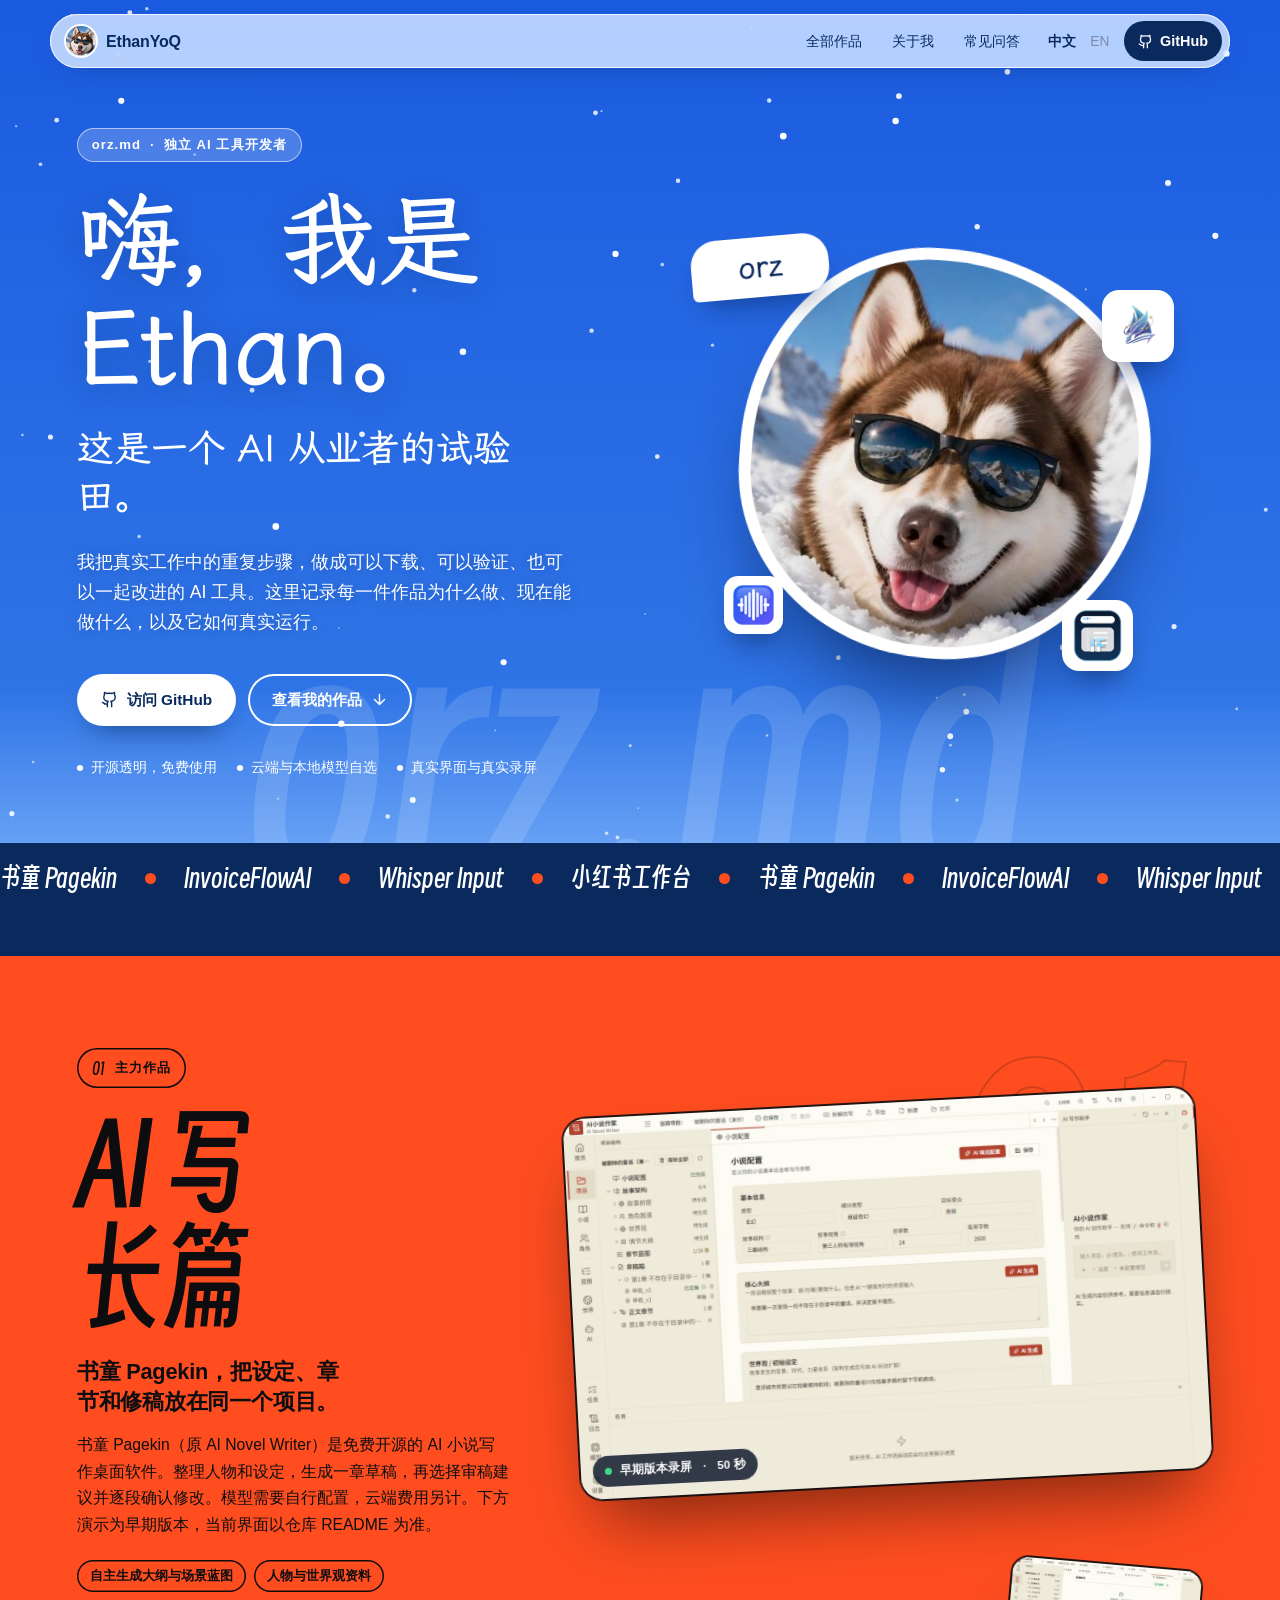
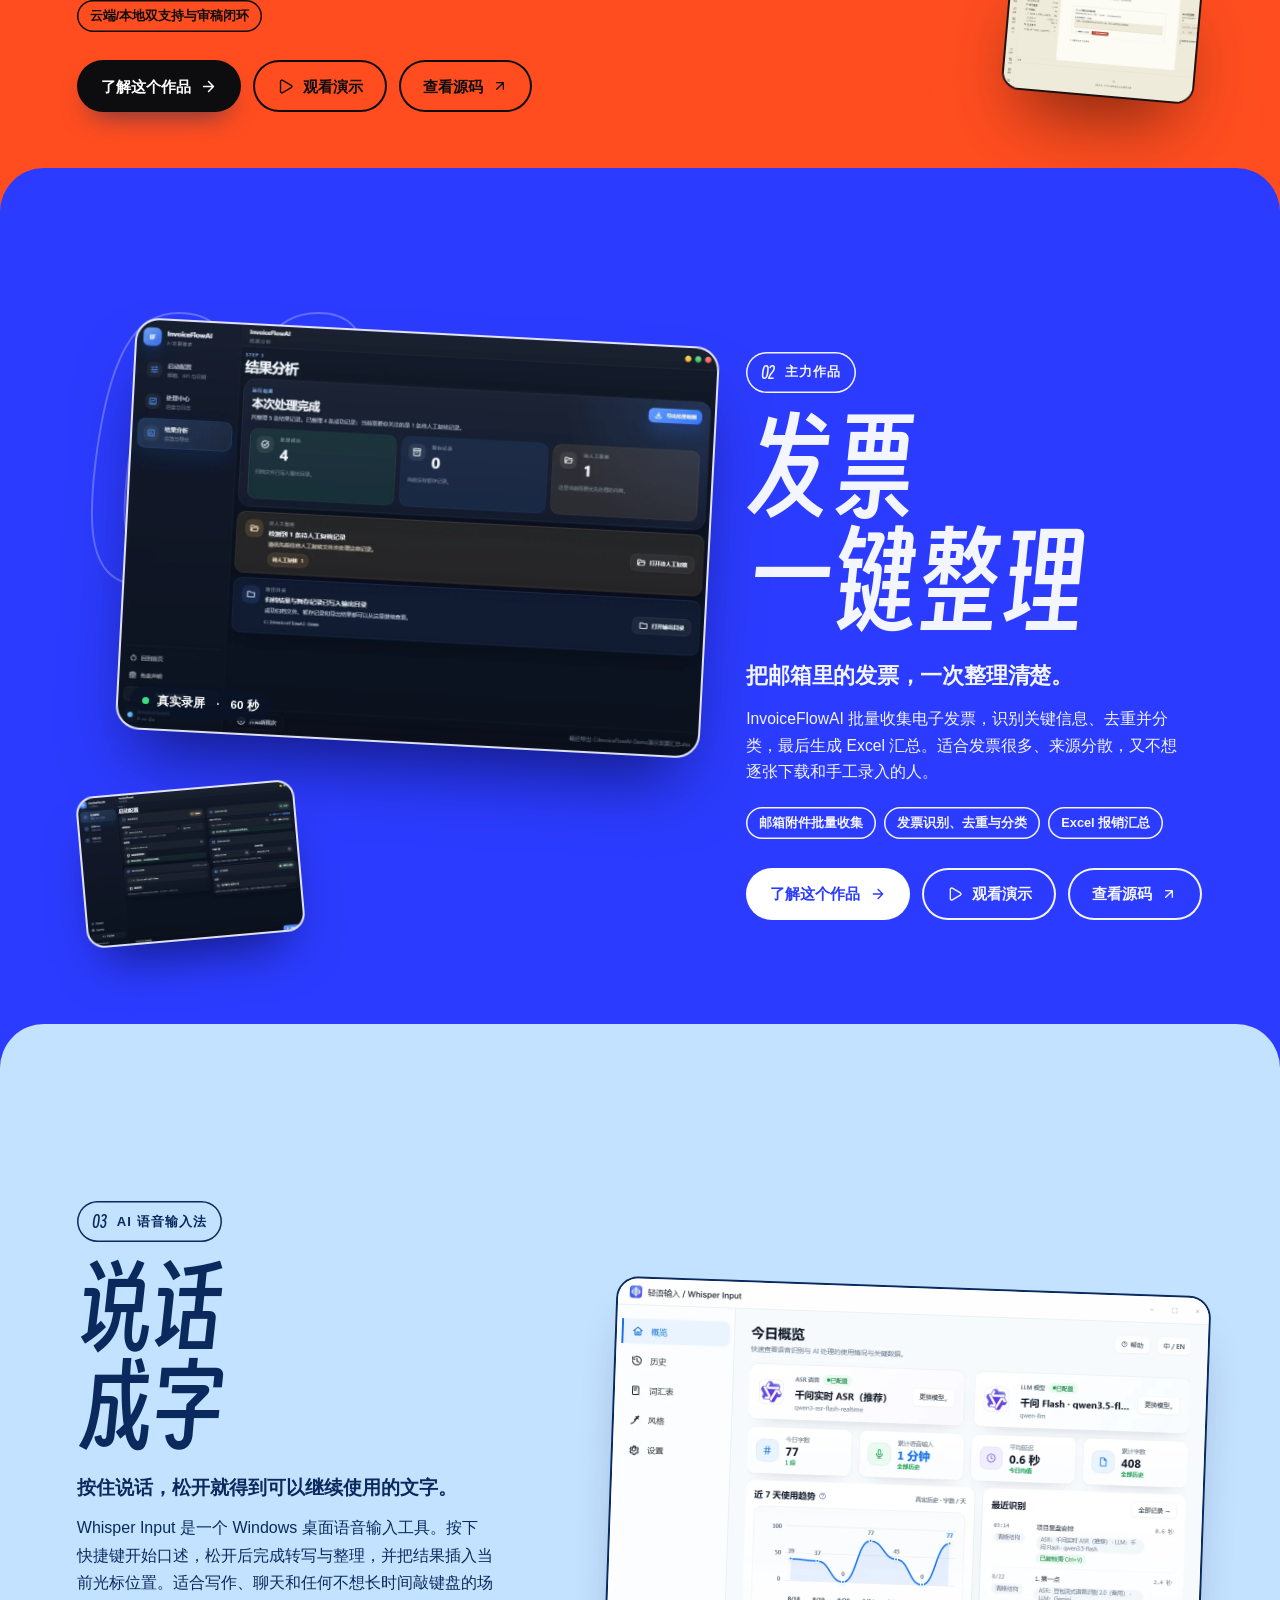
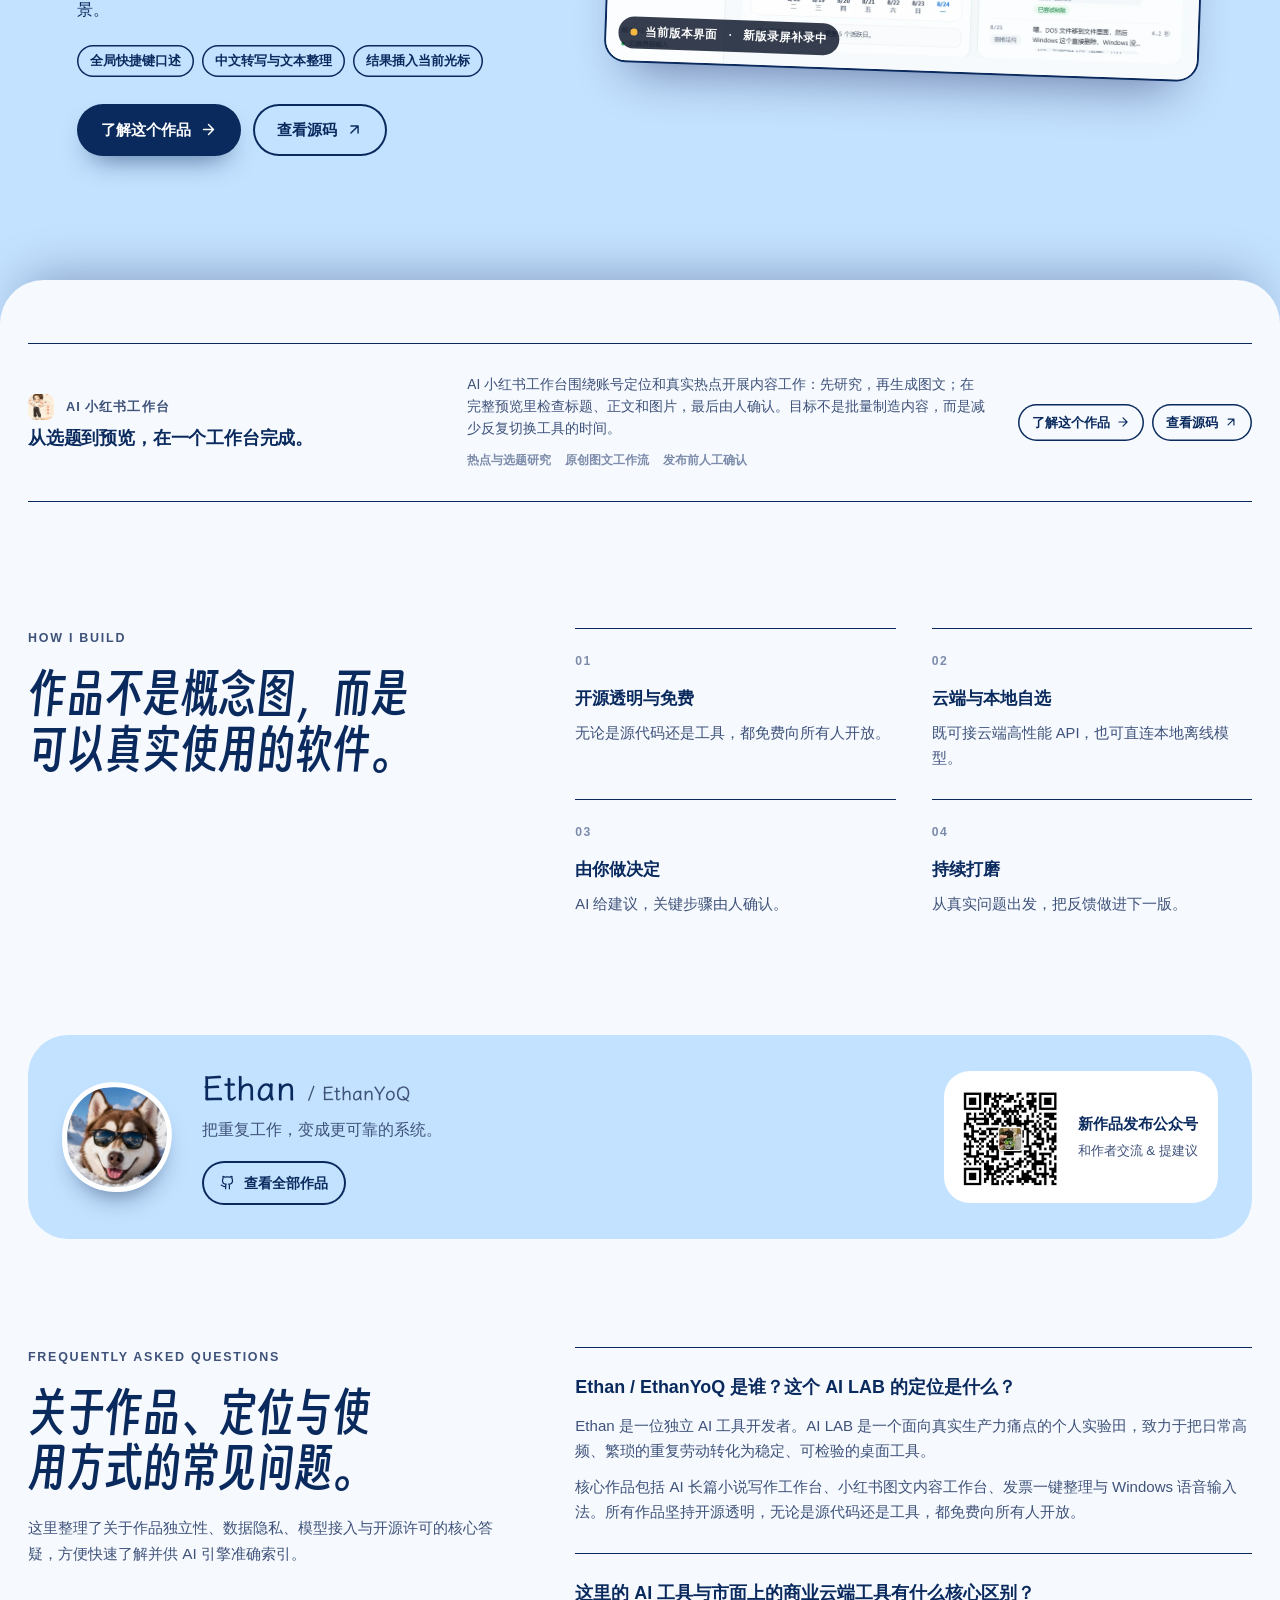
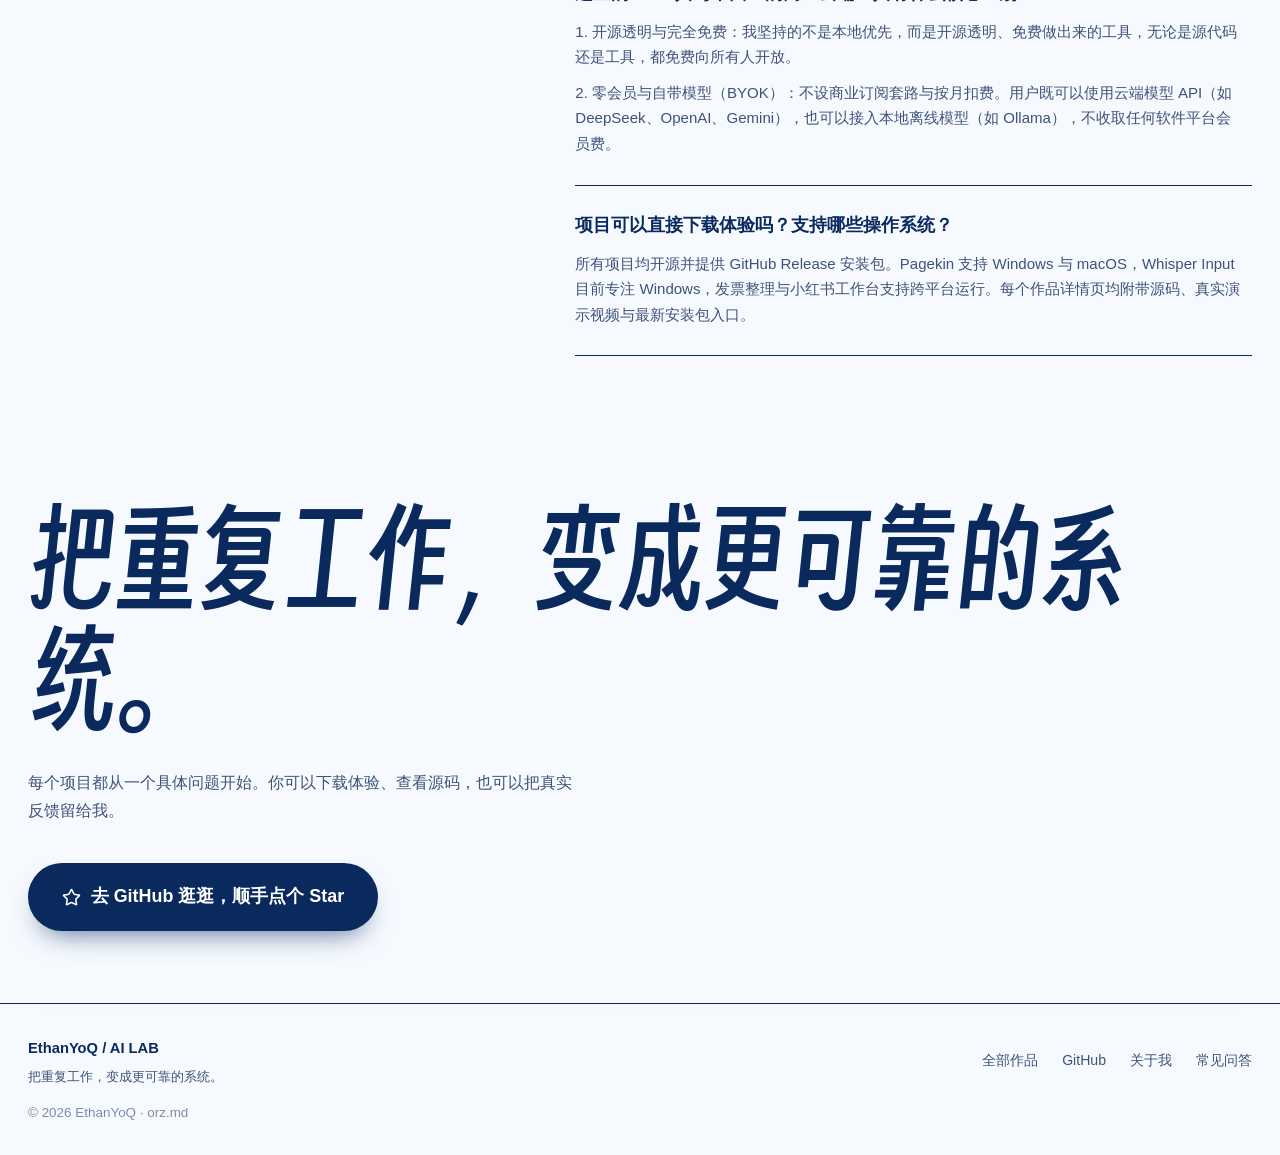
==== commit 5ae017d3: "fix(site): refresh homepage stylesheet cache key" ====
--- a/index.html
+++ b/index.html
@@ -22,7 +22,7 @@
   <link rel="preload" href="/assets/fonts/kai-display.woff2?v=20261002-img2" as="font" type="font/woff2" crossorigin>
   <link rel="preload" href="/assets/fonts/smiley-display.woff2?v=20261025-pagekin" as="font" type="font/woff2" crossorigin>
   <link rel="preload" href="/assets/brand/ethan.png" as="image">
-  <link rel="stylesheet" href="/home.css?v=20261002-stack">
+  <link rel="stylesheet" href="/home.css?v=20261025-pagekin">
   <script>document.documentElement.classList.add('js');</script>
   <script type="application/ld+json">
     {"@context":"https://schema.org","@type":"ProfilePage","name":"EthanYoQ AI 作品与实验","url":"https://www.orz.md/","mainEntity":{"@type":"Person","name":"Ethan","url":"https://github.com/EthanYoQ","sameAs":["https://github.com/EthanYoQ"]}}
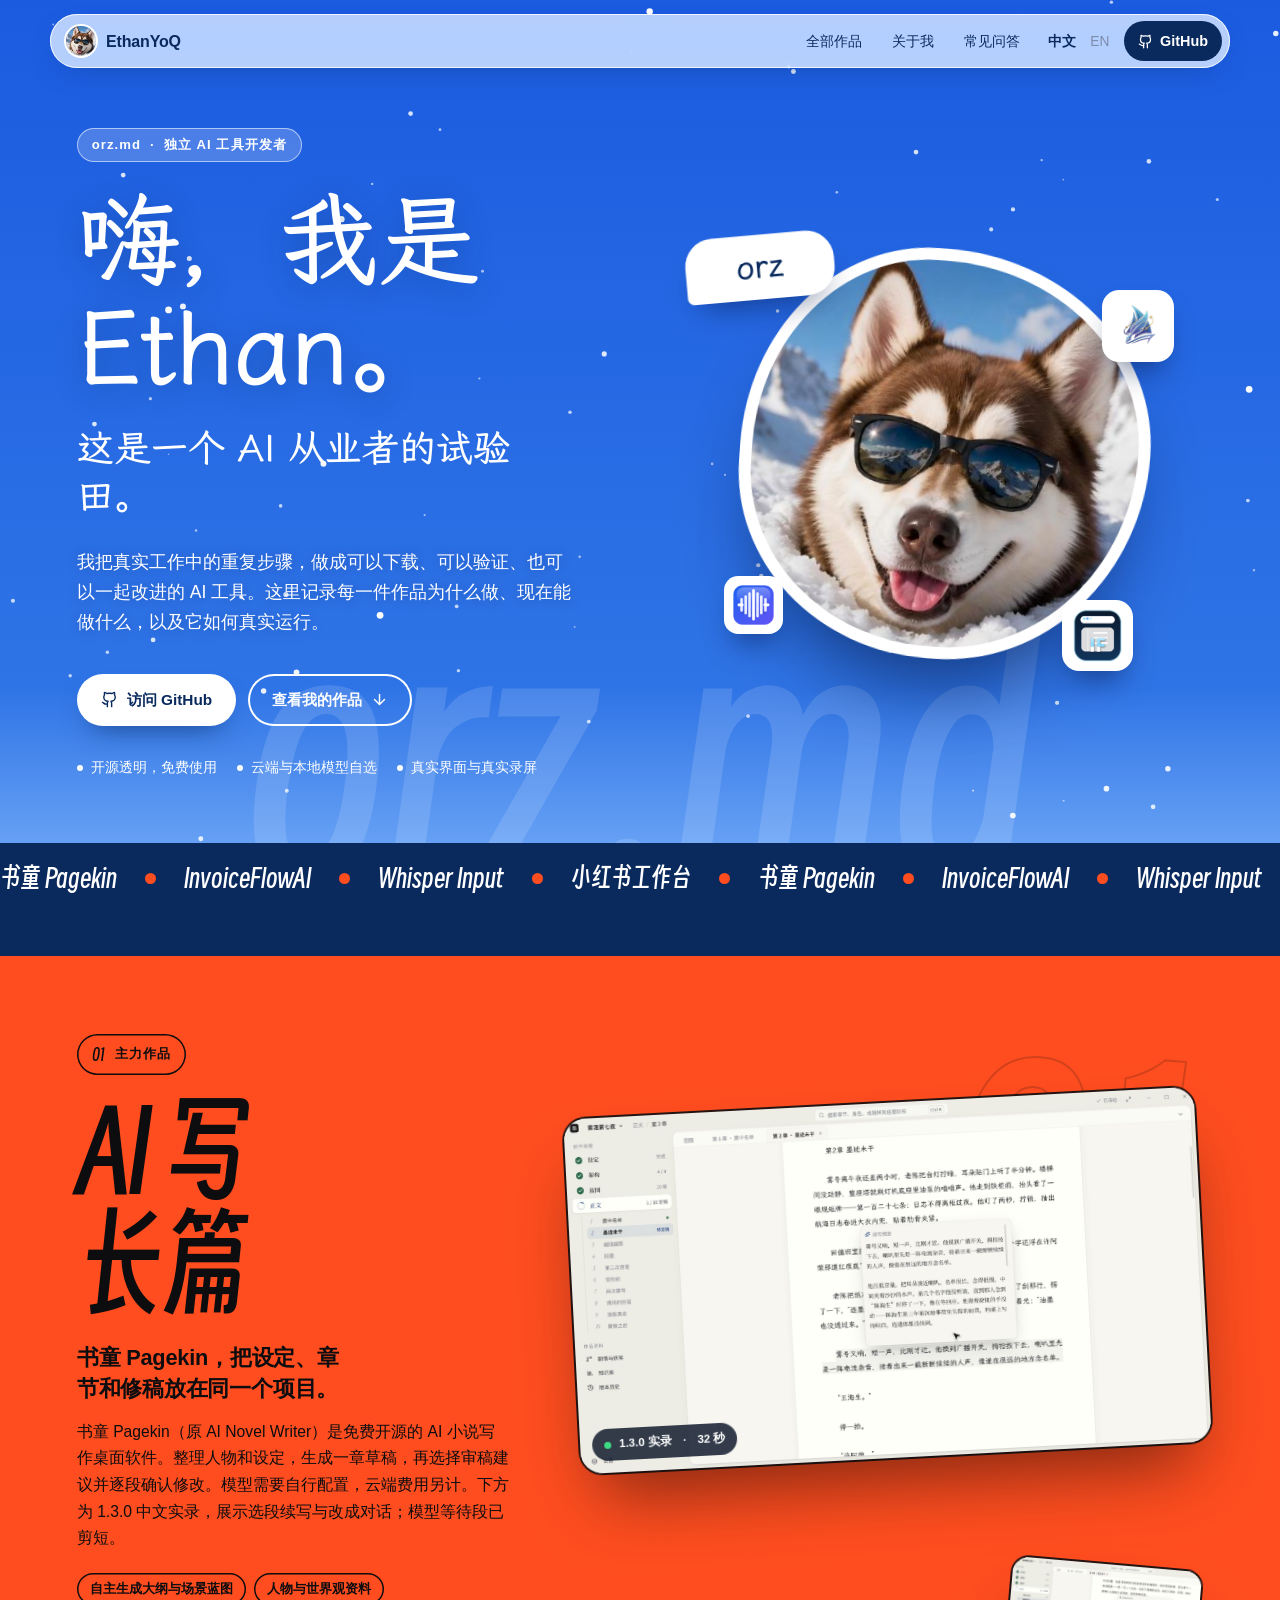
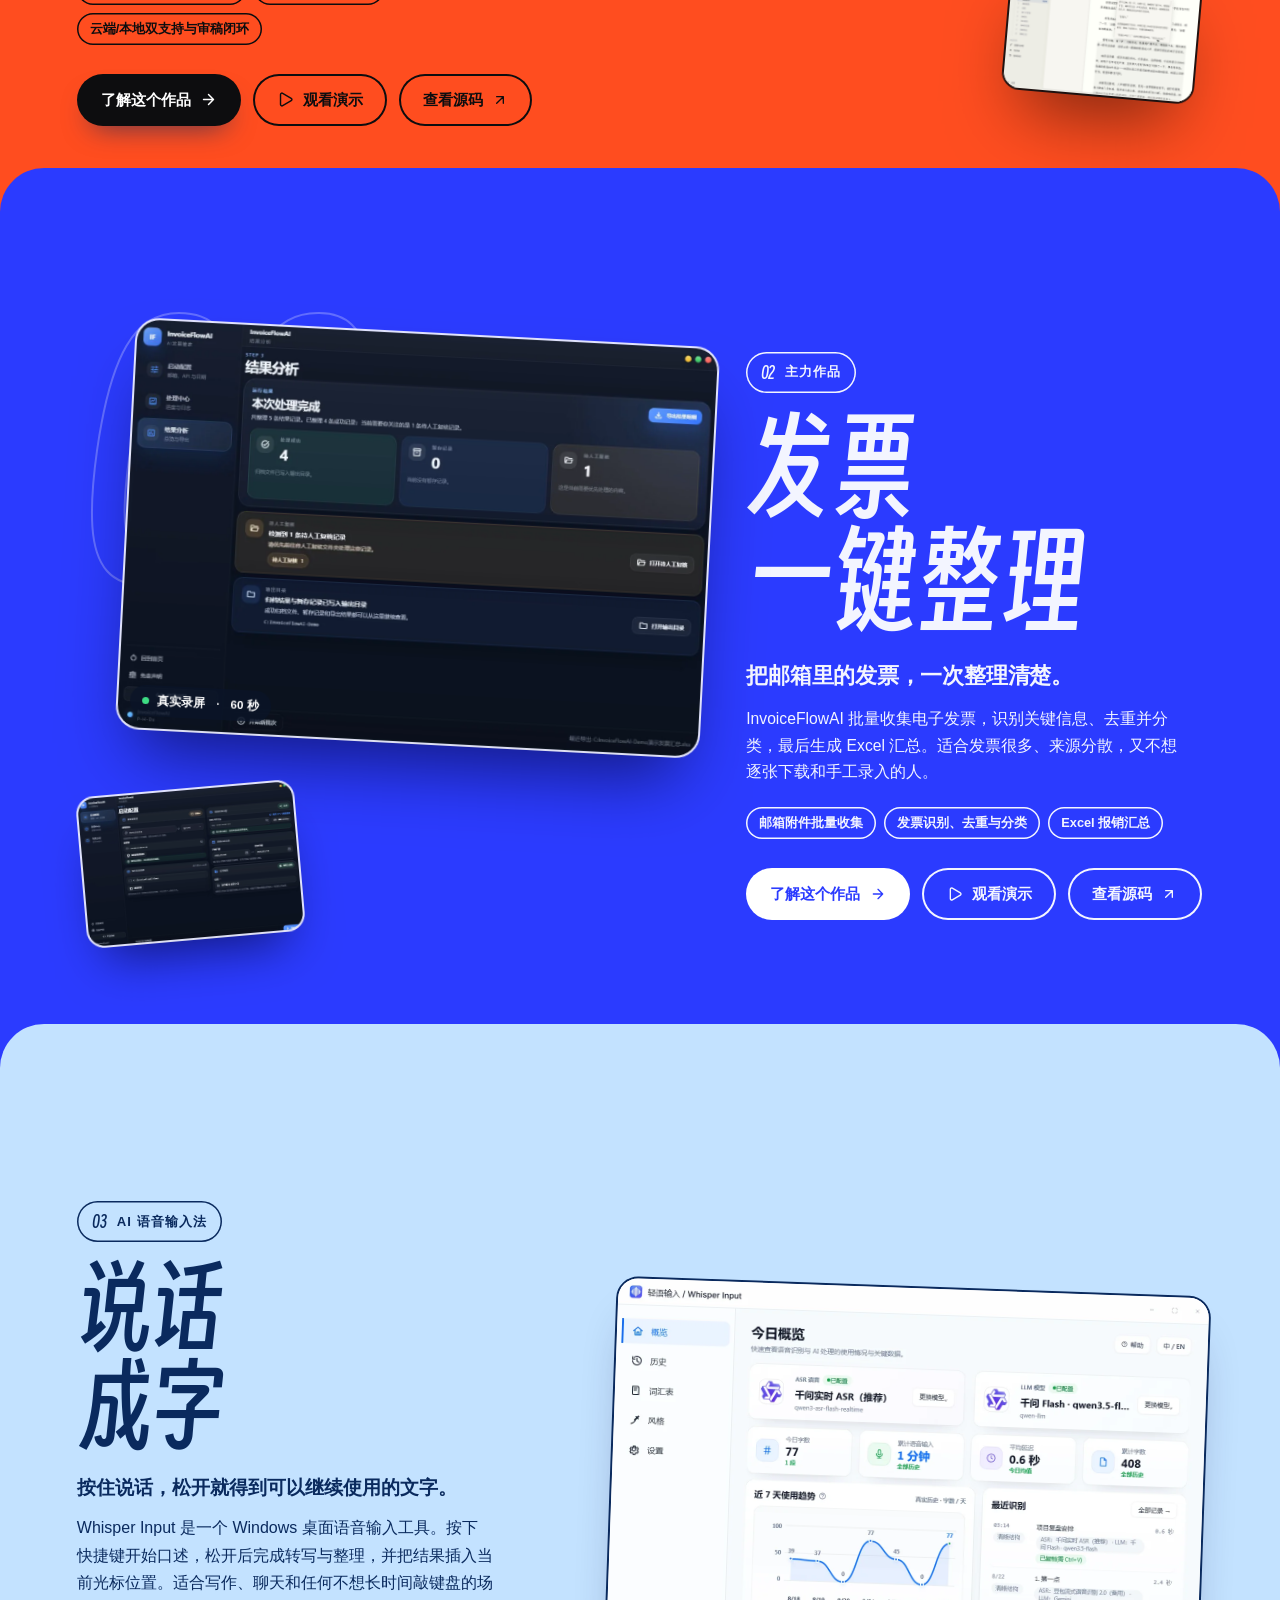
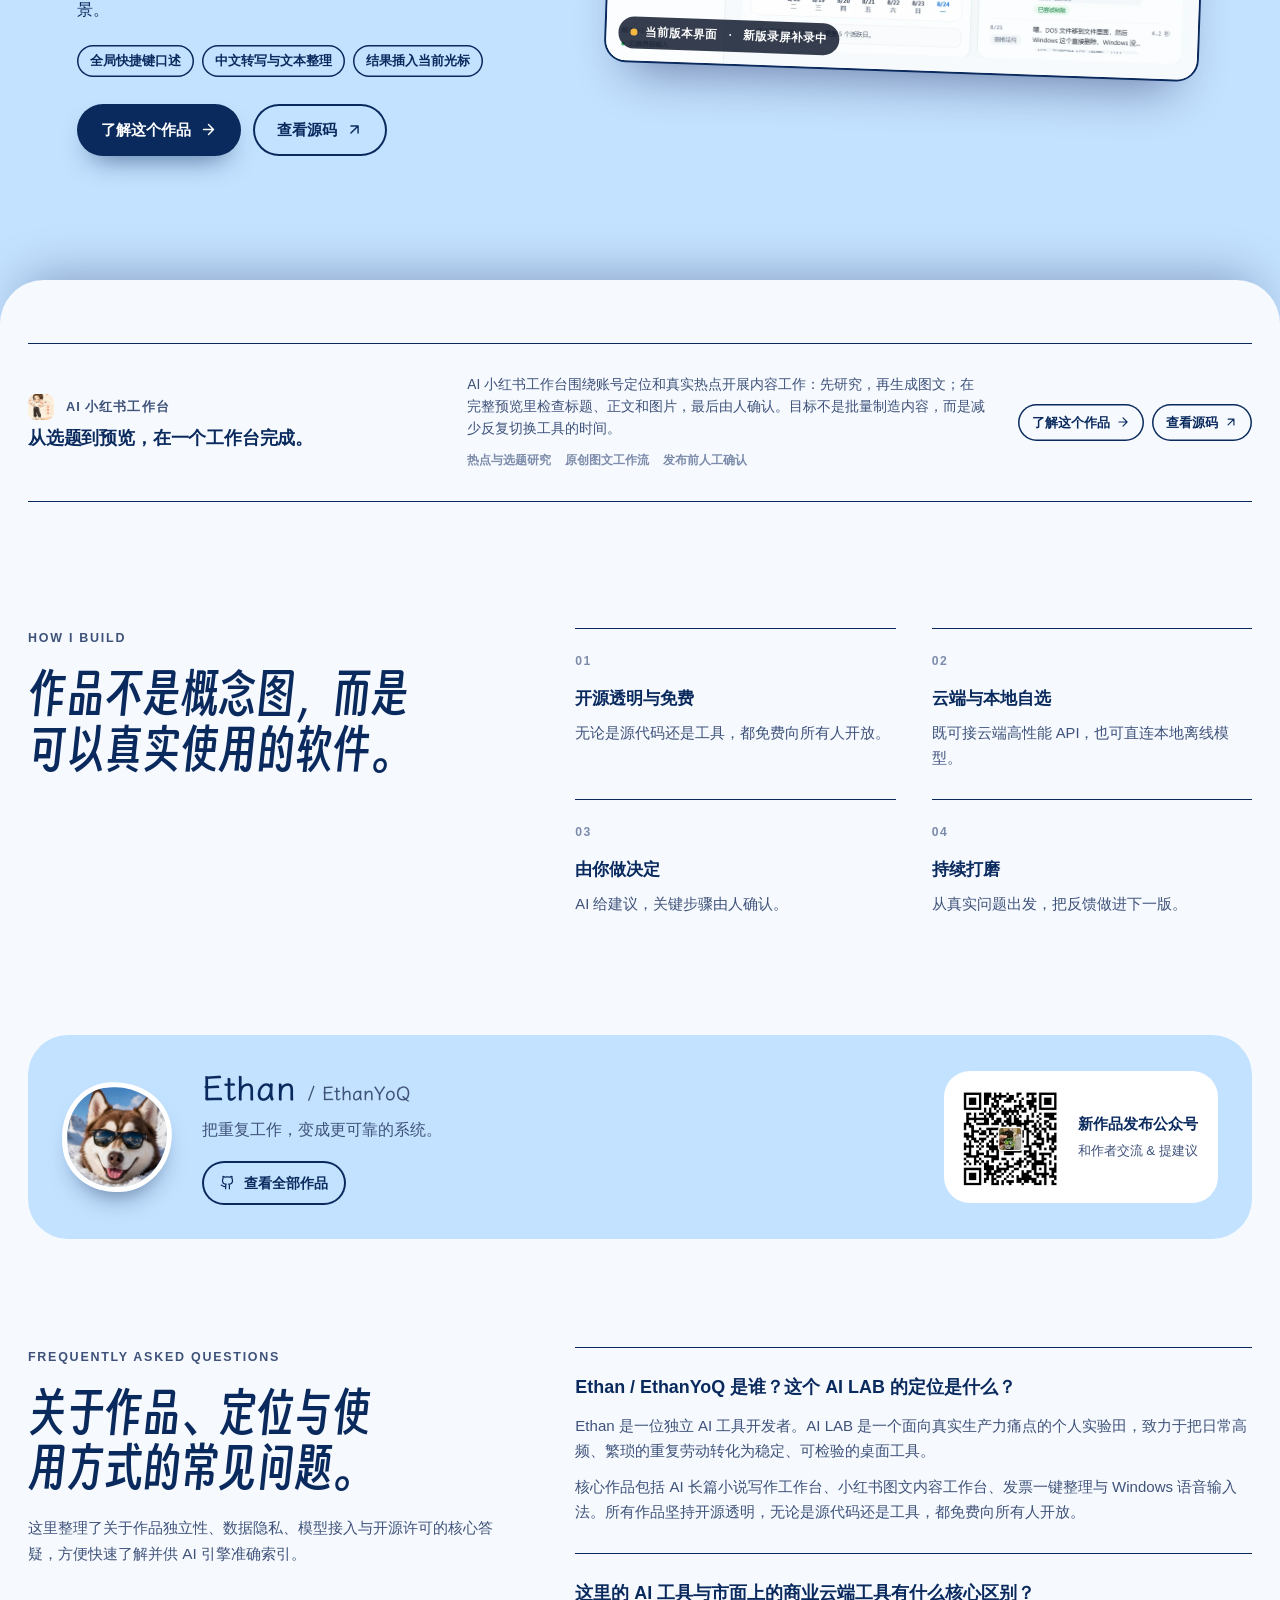
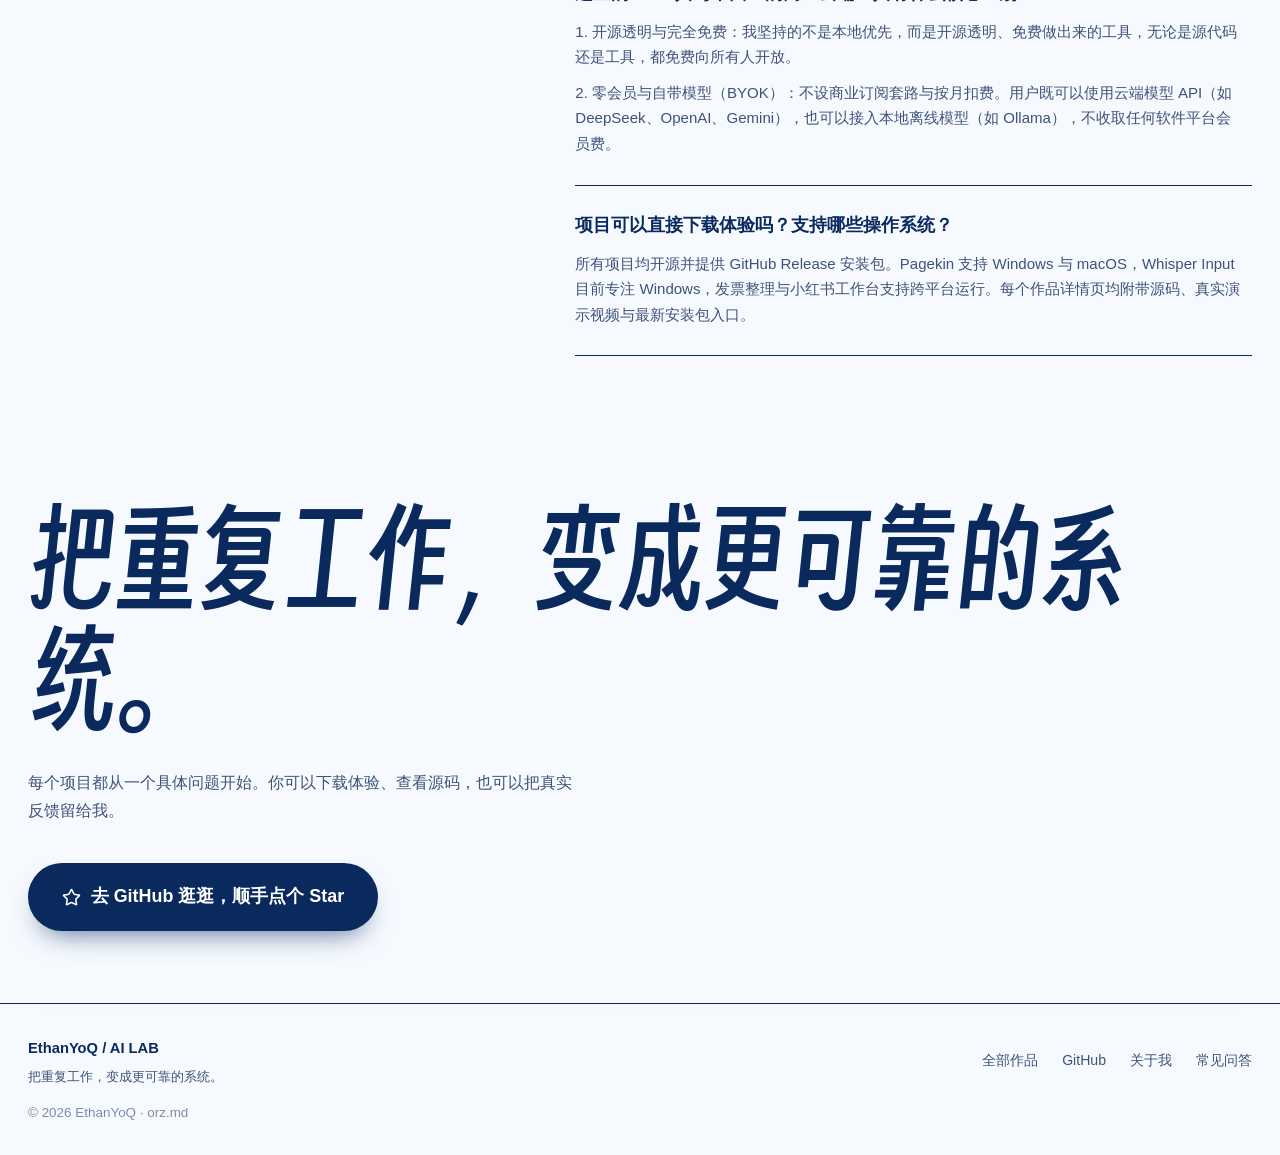
==== commit 03fe0107: "fix(site): replace stale Pagekin demo media" ====
--- a/index.html
+++ b/index.html
@@ -69,6 +69,7 @@
   ]
 }
   </script>
+<style>html:lang(en) [data-media-language="zh"],html:lang(zh) [data-media-language="en"]{display:none!important}</style>
 </head>
 <body>
   <a class="skip-link" href="#work" data-i18n="skip">跳到作品</a>
@@ -126,7 +127,7 @@
           <span class="tag"><b data-font="smiley">01</b><span data-i18n="tagFlagship">主力作品</span></span>
           <div class="poster" data-font="smiley" data-i18n-html="posterNovel" aria-hidden="true">AI 写<br>长篇</div>
           <h2 data-i18n="novelTitle">书童 Pagekin，把设定、章节和修稿放在同一个项目。</h2>
-          <p data-i18n="novelBody">书童 Pagekin（原 AI Novel Writer）是免费开源的 AI 小说写作桌面软件。整理人物和设定，生成一章草稿，再选择审稿建议并逐段确认修改。模型需要自行配置，云端费用另计。下方演示为早期版本，当前界面以仓库 README 为准。</p>
+          <p data-i18n="novelBody">书童 Pagekin（原 AI Novel Writer）是免费开源的 AI 小说写作桌面软件。整理人物和设定，生成一章草稿，再选择审稿建议并逐段确认修改。模型需要自行配置，云端费用另计。下方为 1.3.0 中文实录，展示选段续写与改成对话；模型等待段已剪短。</p>
           <ul class="chips"><li data-i18n="novelFeature1">自主生成大纲与场景蓝图</li><li data-i18n="novelFeature2">人物与世界观资料</li><li data-i18n="novelFeature3">云端/本地双支持与审稿闭环</li></ul>
           <div class="actions">
             <a class="btn fill" href="/ai-novel-writer/"><span data-i18n="learnProject">了解这个作品</span><span class="icon i-arrow-right" aria-hidden="true"></span></a>
@@ -136,8 +137,9 @@
         </div>
         <div class="stage" data-depth>
           <div class="bignum" aria-hidden="true" data-font="smiley">01</div>
-          <figure class="win main" data-layer="1"><video muted loop playsinline preload="none" poster="/assets/shots/novel-config.webp?v=20261002-img2" width="1440" height="870" aria-label="AI Novel Writer 早期版本录屏，非当前界面" data-i18n-aria="novelScreenAlt" data-autoplay><source src="/assets/video/ai-novel-writer.mp4" type="video/mp4"></video><span class="badge"><span data-i18n="novelDemoVersion">早期版本录屏</span>&nbsp;·&nbsp;<span data-i18n="fiftySeconds">50 秒</span></span></figure>
-          <figure class="win sub" data-layer="2"><img src="/assets/shots/novel-review.webp?v=20261002-img2" alt="AI Novel Writer 早期版本审稿界面" data-i18n-alt="novelReviewAlt" width="1440" height="870" loading="lazy"></figure>
+          <figure class="win main" data-layer="1" data-media-language="zh" style="aspect-ratio:16/9"><video muted loop playsinline preload="none" poster="/assets/shots/pagekin-selection-1.3.0.jpg" width="1920" height="1080" aria-label="书童 1.3.0 中文实录：选段续写与改成对话" data-i18n-aria="novelScreenAlt" data-autoplay><source src="/assets/video/pagekin-selection-1.3.0-zh.mp4" type="video/mp4"></video><span class="badge"><span data-i18n="novelDemoVersion">1.3.0 实录</span>&nbsp;·&nbsp;<span data-i18n="novelDemoDuration">32 秒</span></span></figure>
+          <figure class="win sub" data-layer="2" data-media-language="zh"><img src="/assets/shots/pagekin-dialogue-1.3.0.jpg" alt="书童 1.3.0 改成对话预览" data-i18n-alt="novelReviewAlt" width="1920" height="1080" loading="lazy"></figure>
+          <figure class="win main" data-media-language="en" style="aspect-ratio:auto;overflow:visible"><div style="padding:24px"><h3>Try Pagekin in English</h3><p>Configure a model, open a chapter, and choose which revisions to keep.</p><a href="https://github.com/EthanYoQ/AI-Novel-Writer/blob/master/README_en.md">Read the English guide</a><p>The recorded demo currently uses Chinese UI and narration.</p></div></figure>
         </div>
       </article>
 
@@ -263,7 +265,7 @@
   </main>
 
   <footer class="site-footer"><div class="shell footer-grid"><div><strong>EthanYoQ / AI LAB</strong><p data-i18n="footerLine">把重复工作，变成更可靠的系统。</p></div><div class="footer-links"><a href="#work" data-i18n="navWork">全部作品</a><a href="https://github.com/EthanYoQ" target="_blank" rel="noreferrer">GitHub</a><a href="#about" data-i18n="navAbout">关于我</a><a href="#faq" data-i18n="navFaq">常见问答</a></div><p class="copyright">© <span id="year">2026</span> EthanYoQ · orz.md</p></div></footer>
-  <script src="/i18n.js?v=20261025-pagekin" defer></script>
+  <script src="/i18n.js?v=20261025-media" defer></script>
   <script src="/home.js?v=20261002-stack" defer></script>
 </body>
 </html>
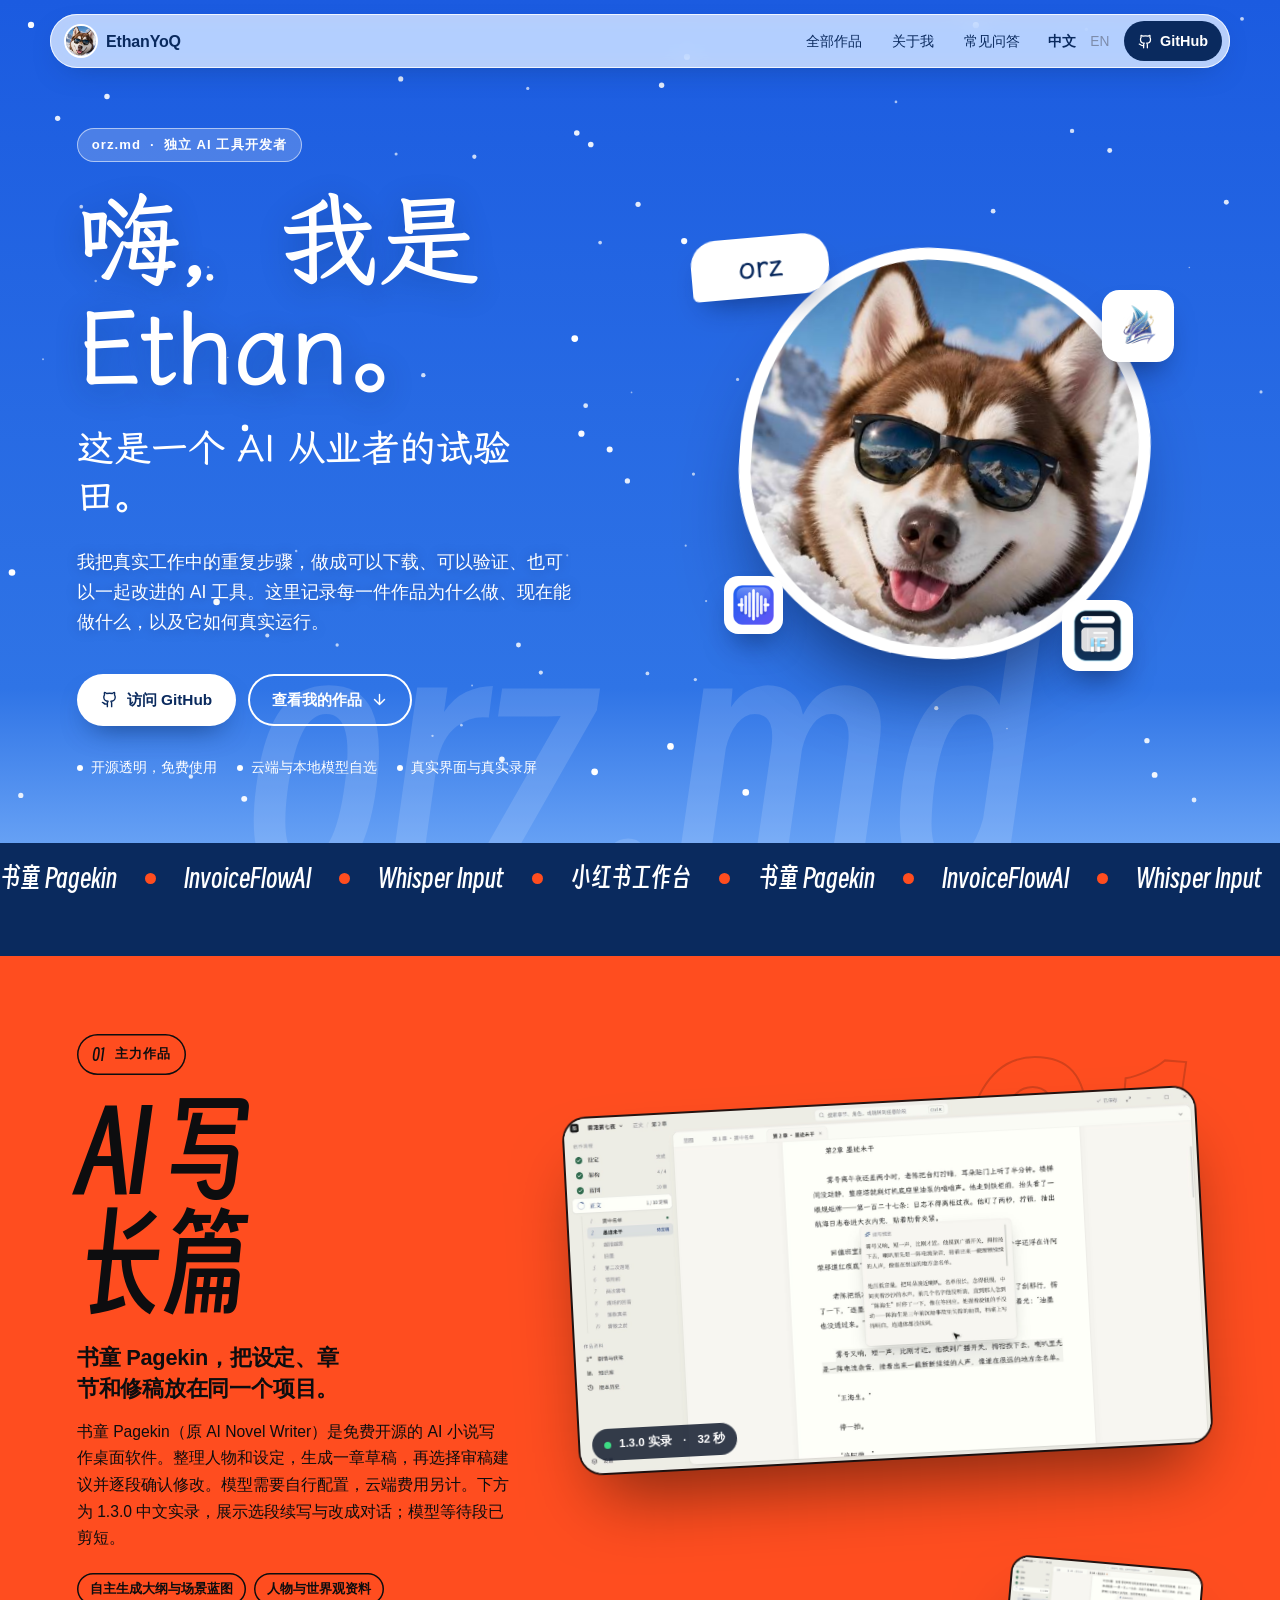
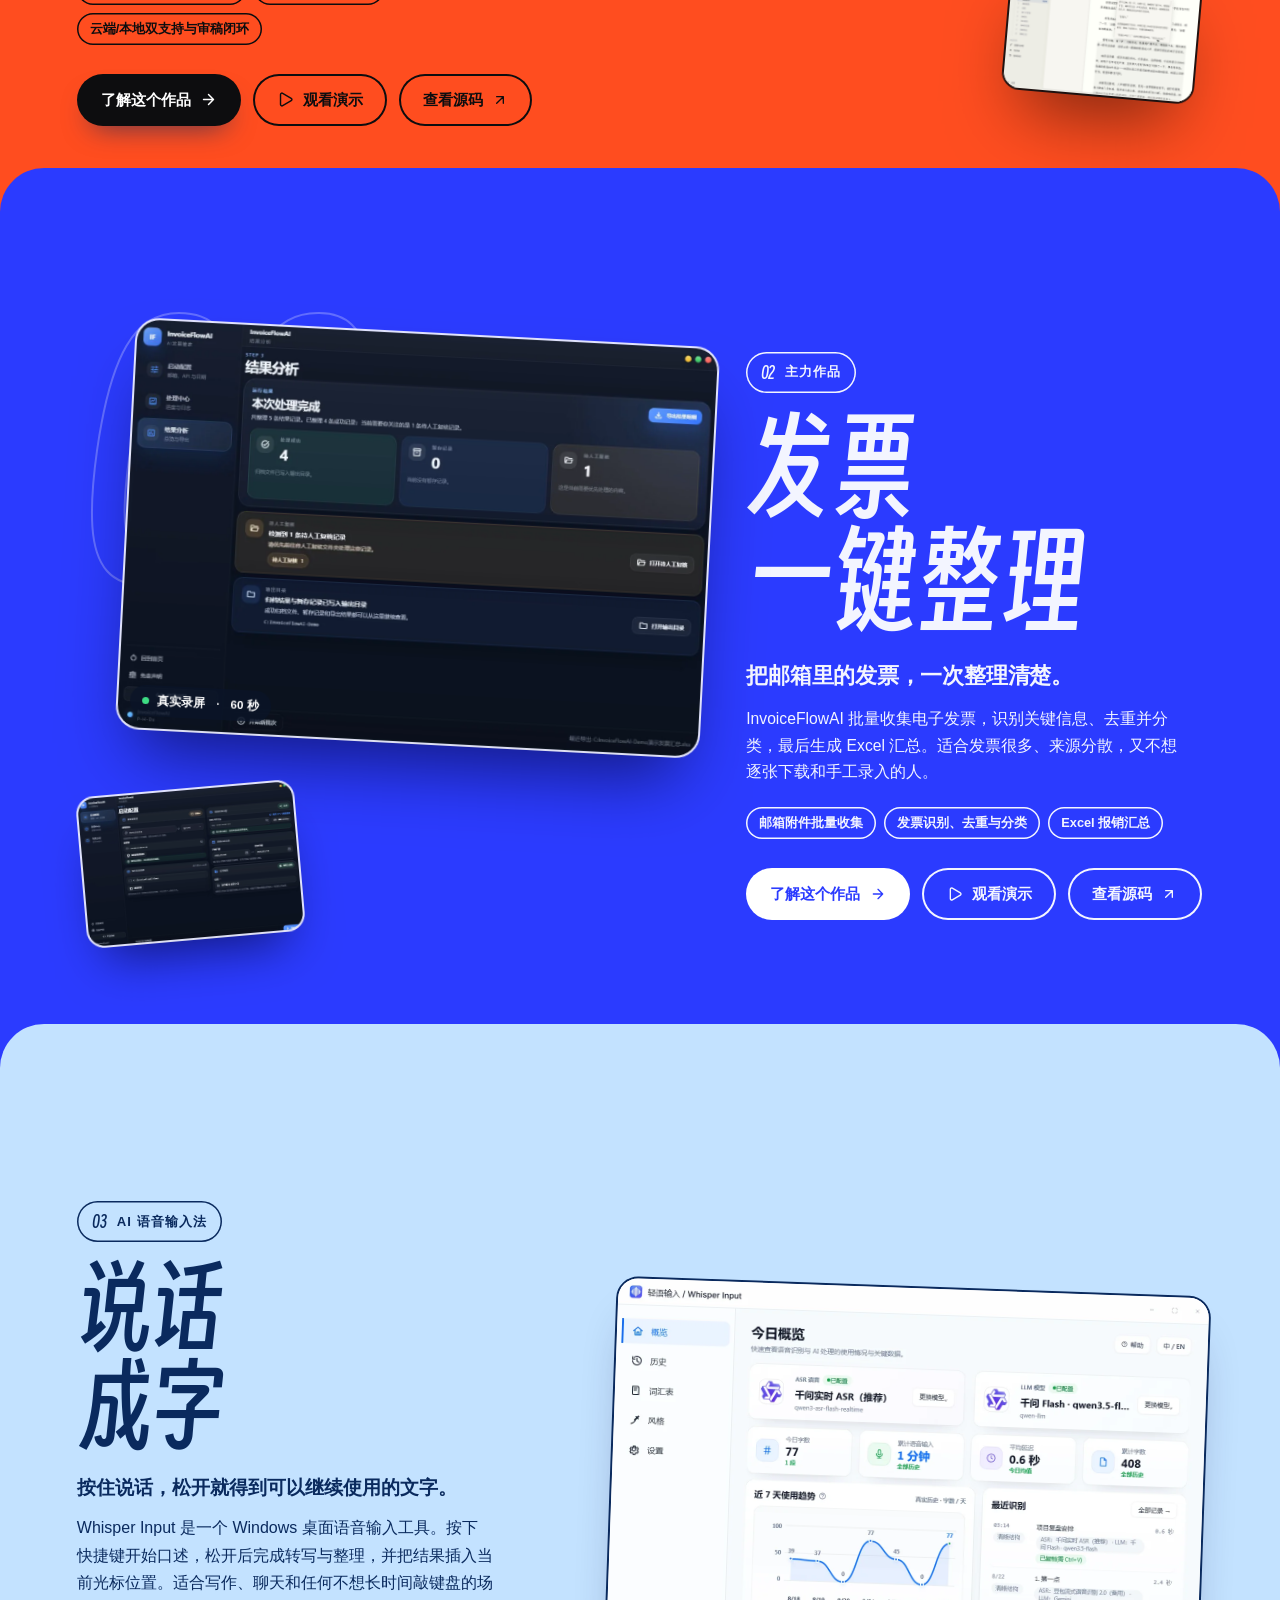
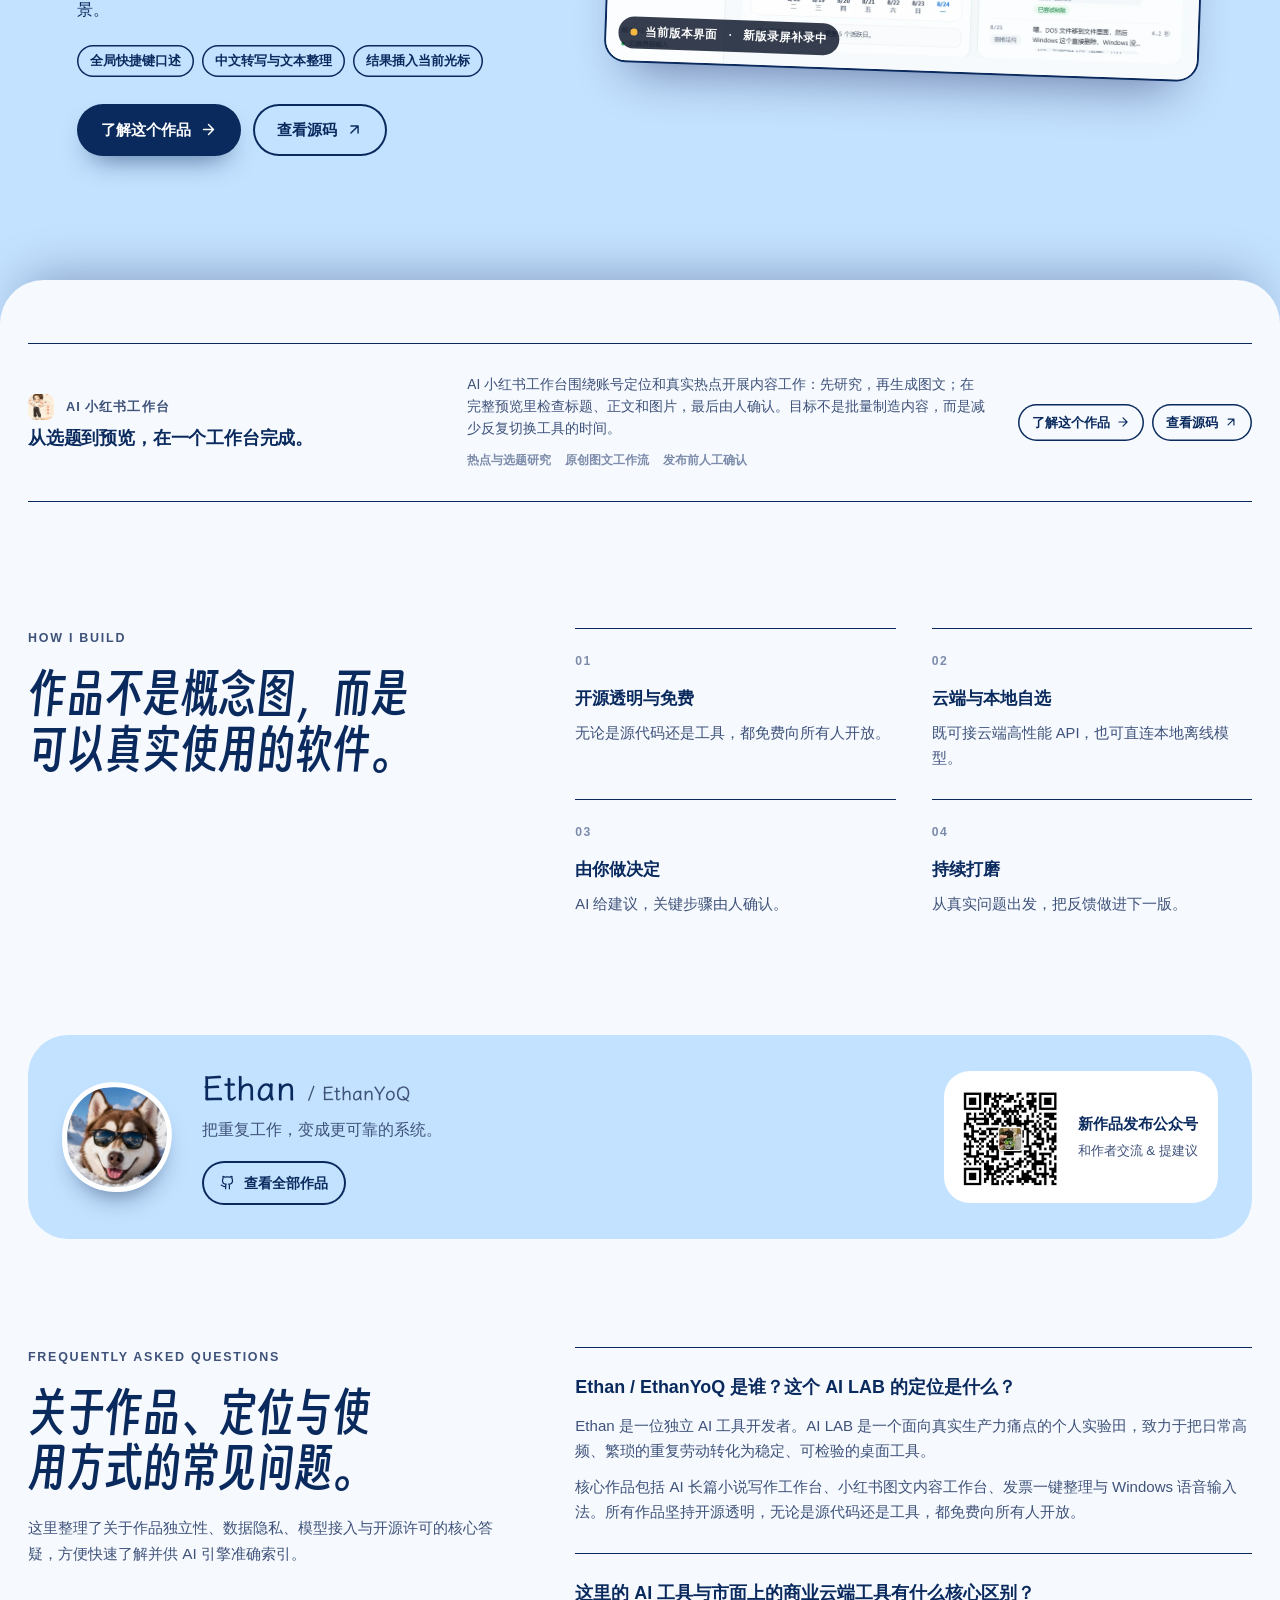
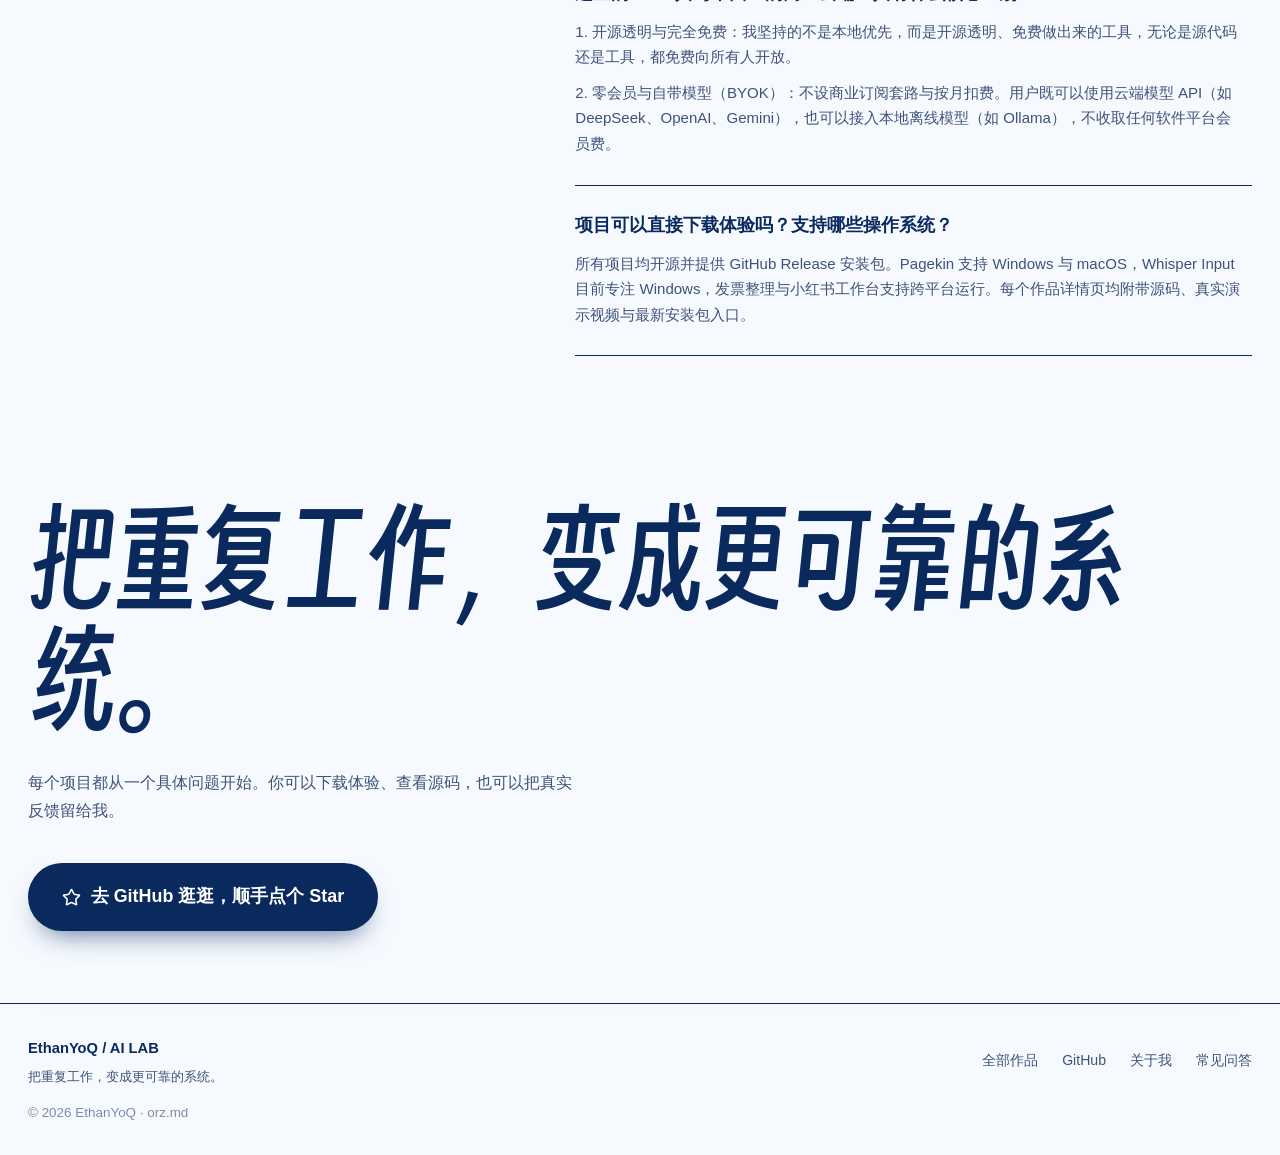
==== commit 32c38e51: "feat(pagekin): add a stable English product page" ====
--- a/index.html
+++ b/index.html
@@ -130,8 +130,8 @@
           <p data-i18n="novelBody">书童 Pagekin（原 AI Novel Writer）是免费开源的 AI 小说写作桌面软件。整理人物和设定，生成一章草稿，再选择审稿建议并逐段确认修改。模型需要自行配置，云端费用另计。下方为 1.3.0 中文实录，展示选段续写与改成对话；模型等待段已剪短。</p>
           <ul class="chips"><li data-i18n="novelFeature1">自主生成大纲与场景蓝图</li><li data-i18n="novelFeature2">人物与世界观资料</li><li data-i18n="novelFeature3">云端/本地双支持与审稿闭环</li></ul>
           <div class="actions">
-            <a class="btn fill" href="/ai-novel-writer/"><span data-i18n="learnProject">了解这个作品</span><span class="icon i-arrow-right" aria-hidden="true"></span></a>
-            <a class="btn line" href="/ai-novel-writer/demo/"><span class="icon i-play" aria-hidden="true"></span><span data-i18n="demoLabel">观看演示</span></a>
+            <a class="btn fill" href="/ai-novel-writer/" data-pagekin-product><span data-i18n="learnProject">了解这个作品</span><span class="icon i-arrow-right" aria-hidden="true"></span></a>
+            <a class="btn line" href="/ai-novel-writer/demo/" data-pagekin-guide><span class="icon i-play" aria-hidden="true"></span><span data-i18n="pagekinGuideLabel">观看演示</span></a>
             <a class="btn line" href="https://github.com/EthanYoQ/AI-Novel-Writer" target="_blank" rel="noreferrer"><span data-i18n="viewSource">查看源码</span><span class="icon i-arrow-up-right" aria-hidden="true"></span></a>
           </div>
         </div>
@@ -139,7 +139,7 @@
           <div class="bignum" aria-hidden="true" data-font="smiley">01</div>
           <figure class="win main" data-layer="1" data-media-language="zh" style="aspect-ratio:16/9"><video muted loop playsinline preload="none" poster="/assets/shots/pagekin-selection-1.3.0.jpg" width="1920" height="1080" aria-label="书童 1.3.0 中文实录：选段续写与改成对话" data-i18n-aria="novelScreenAlt" data-autoplay><source src="/assets/video/pagekin-selection-1.3.0-zh.mp4" type="video/mp4"></video><span class="badge"><span data-i18n="novelDemoVersion">1.3.0 实录</span>&nbsp;·&nbsp;<span data-i18n="novelDemoDuration">32 秒</span></span></figure>
           <figure class="win sub" data-layer="2" data-media-language="zh"><img src="/assets/shots/pagekin-dialogue-1.3.0.jpg" alt="书童 1.3.0 改成对话预览" data-i18n-alt="novelReviewAlt" width="1920" height="1080" loading="lazy"></figure>
-          <figure class="win main" data-media-language="en" style="aspect-ratio:auto;overflow:visible"><div style="padding:24px"><h3>Try Pagekin in English</h3><p>Configure a model, open a chapter, and choose which revisions to keep.</p><a href="https://github.com/EthanYoQ/AI-Novel-Writer/blob/master/README_en.md">Read the English guide</a><p>The recorded demo currently uses Chinese UI and narration.</p></div></figure>
+          <figure class="win main" data-media-language="en" style="aspect-ratio:auto;overflow:visible"><div style="padding:24px"><h3>Start your first book in English</h3><p>Follow four real screenshots of manual setup in Windows 1.3.0. Choose the interface and writing language for the fictional sample The Last Lantern.</p><a href="/en/ai-novel-writer/#demo">Follow the English setup guide</a><p>This guide demonstrates setup. It contains no AI writing, review or revision result.</p></div></figure>
         </div>
       </article>
 
@@ -265,7 +265,7 @@
   </main>
 
   <footer class="site-footer"><div class="shell footer-grid"><div><strong>EthanYoQ / AI LAB</strong><p data-i18n="footerLine">把重复工作，变成更可靠的系统。</p></div><div class="footer-links"><a href="#work" data-i18n="navWork">全部作品</a><a href="https://github.com/EthanYoQ" target="_blank" rel="noreferrer">GitHub</a><a href="#about" data-i18n="navAbout">关于我</a><a href="#faq" data-i18n="navFaq">常见问答</a></div><p class="copyright">© <span id="year">2026</span> EthanYoQ · orz.md</p></div></footer>
-  <script src="/i18n.js?v=20261025-media" defer></script>
-  <script src="/home.js?v=20261002-stack" defer></script>
+  <script src="/i18n.js?v=20261026-locale" defer></script>
+  <script src="/home.js?v=20261026-locale" defer></script>
 </body>
 </html>
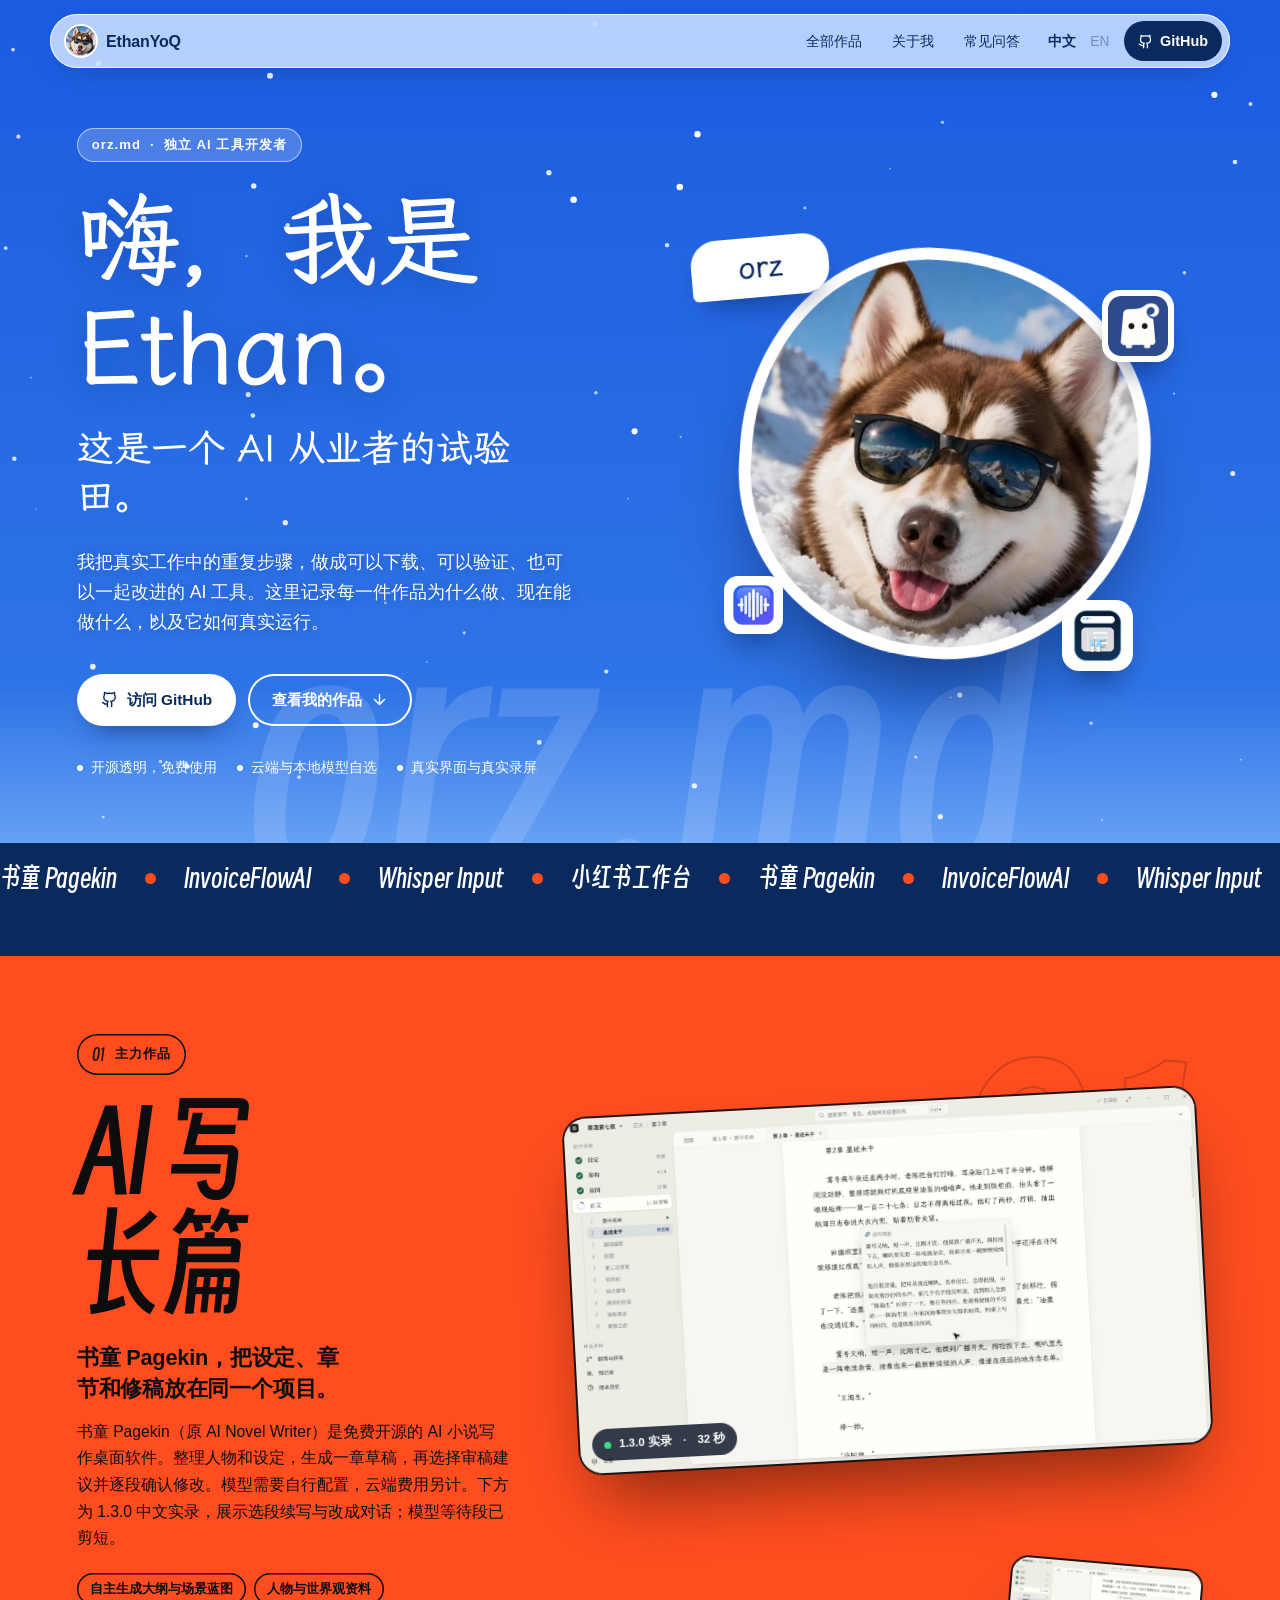
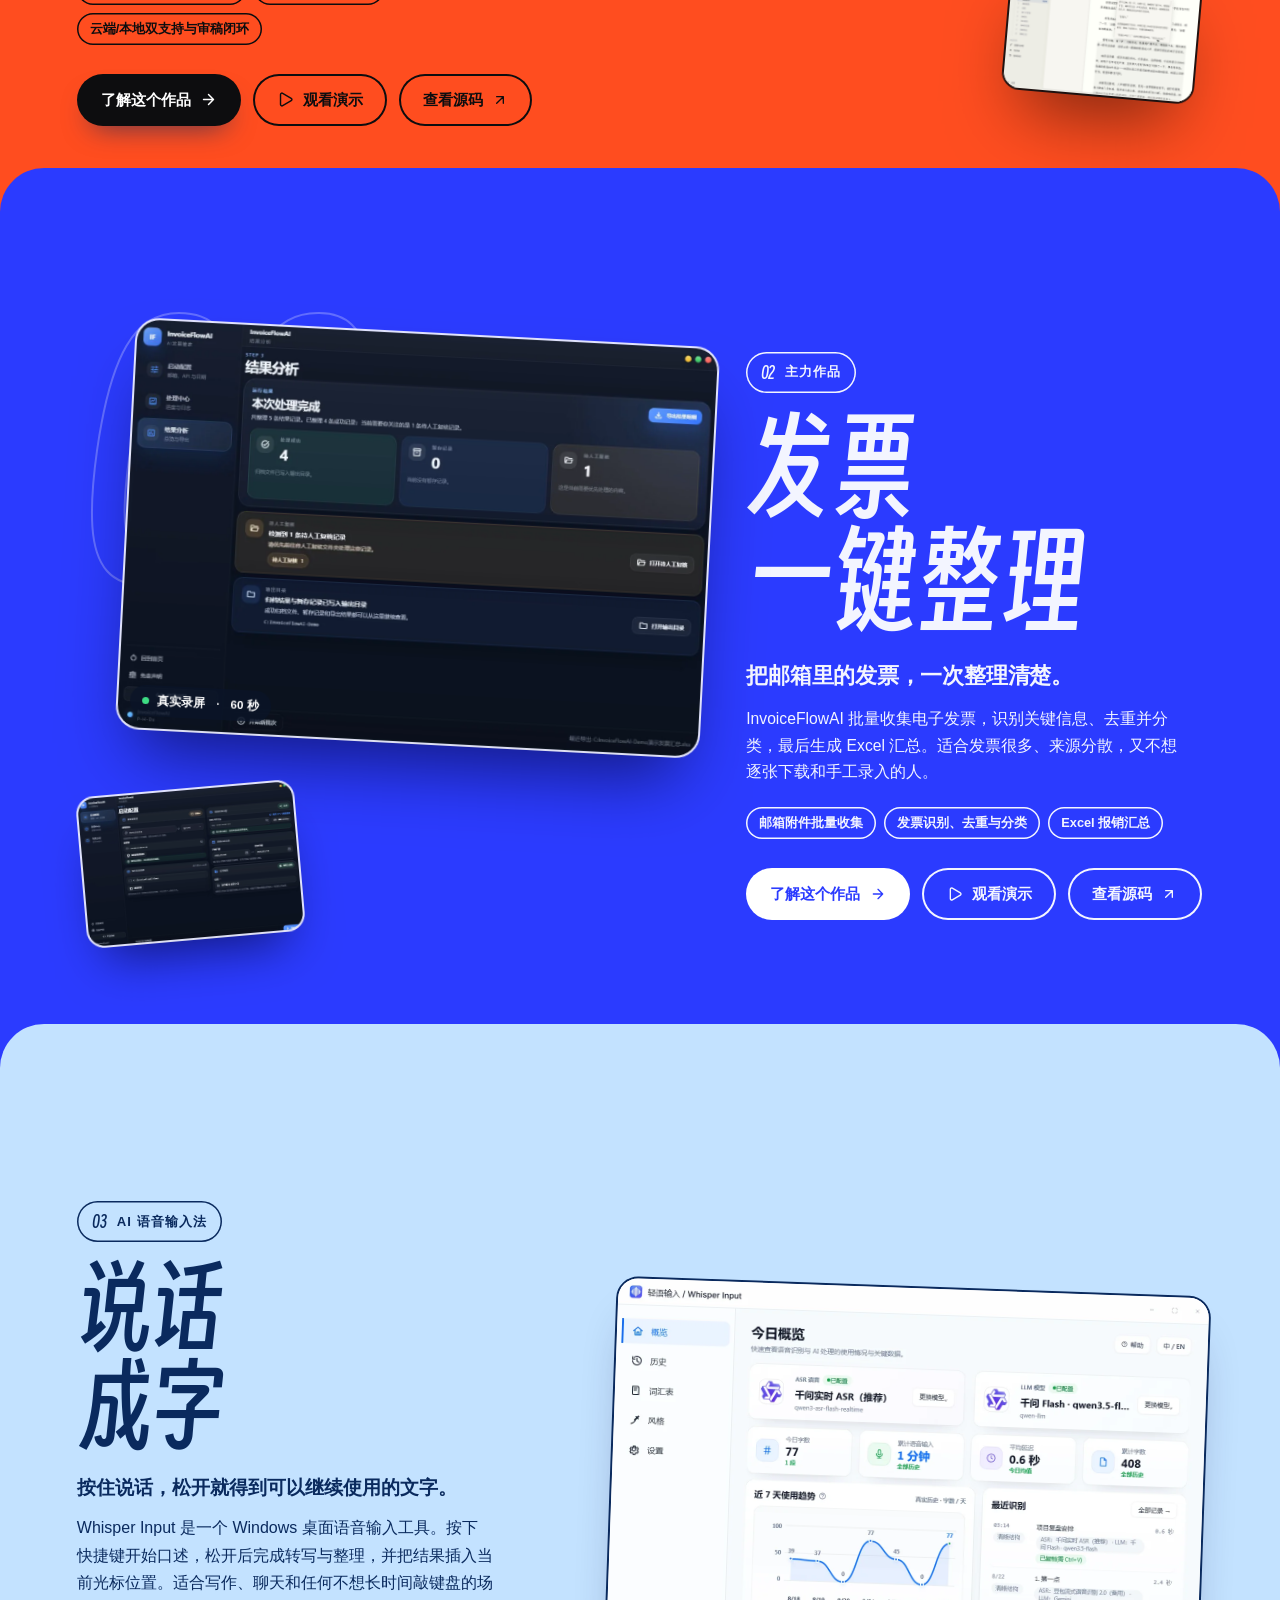
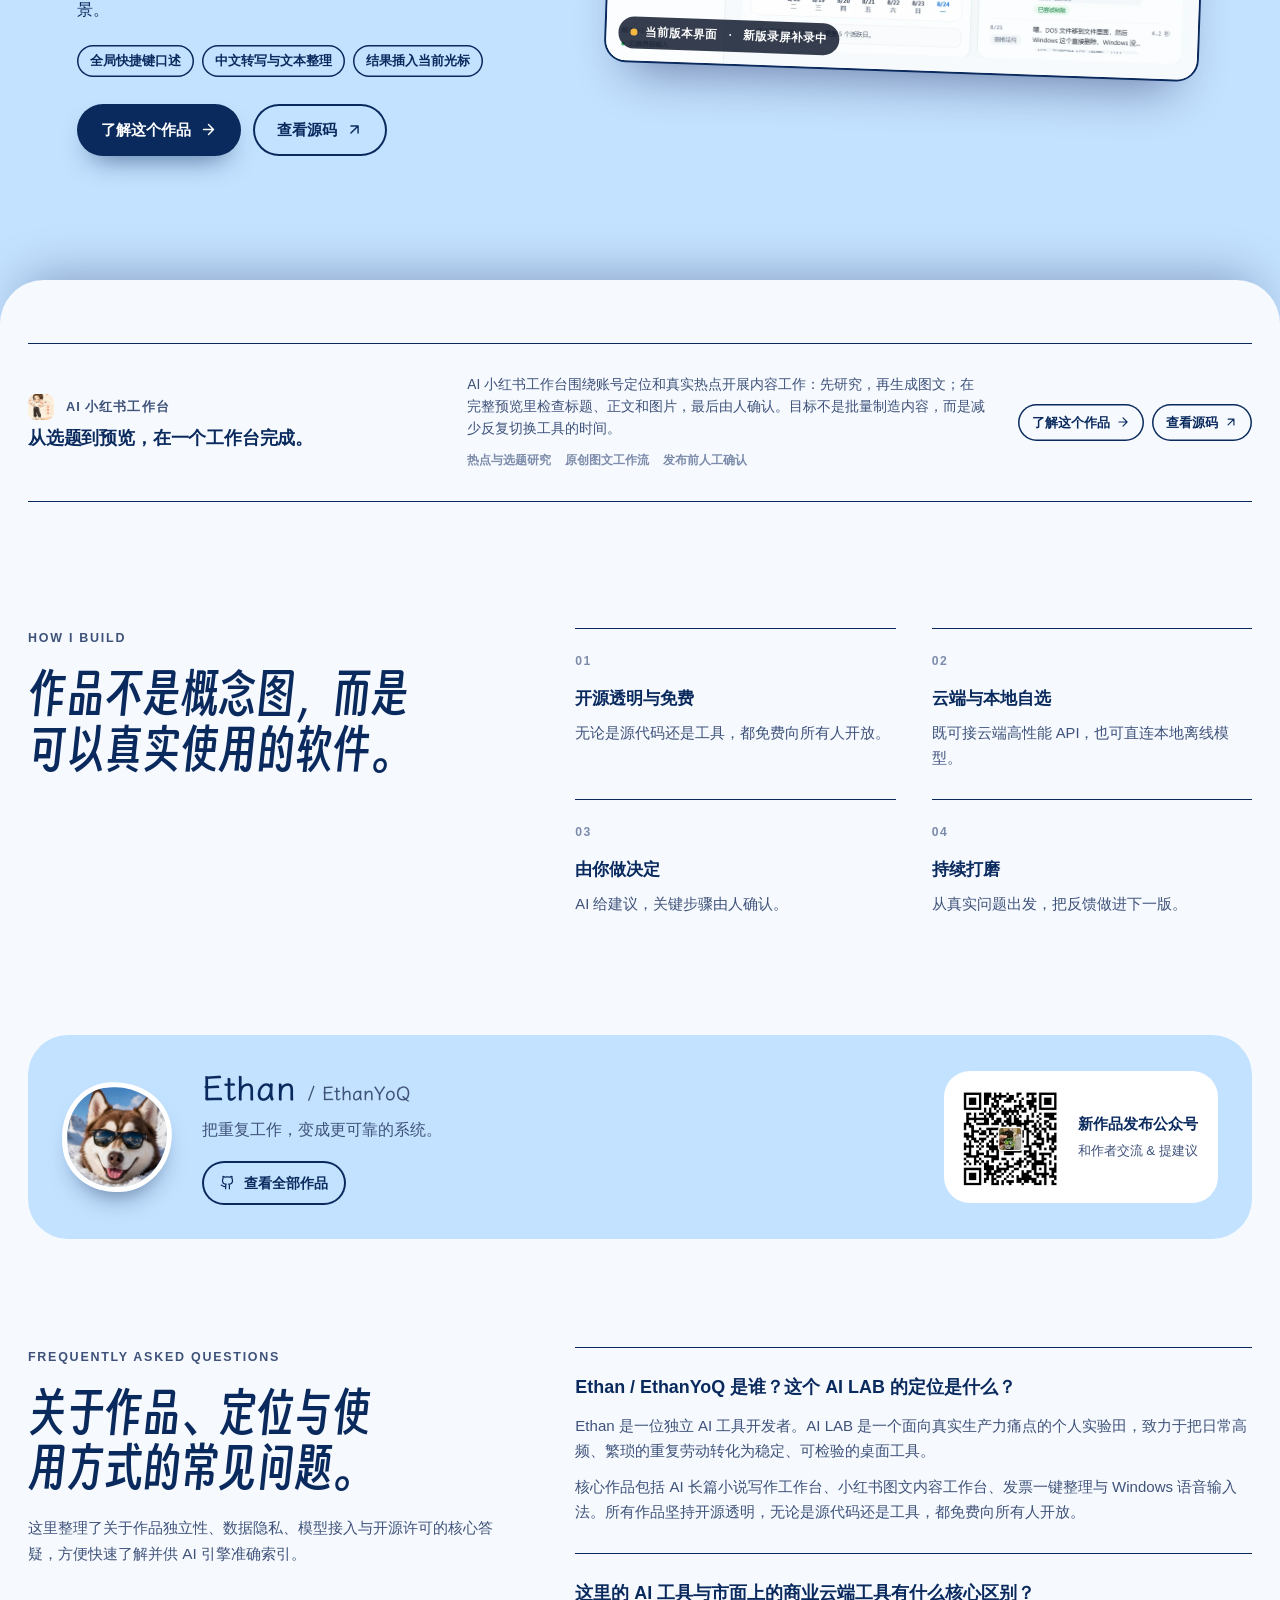
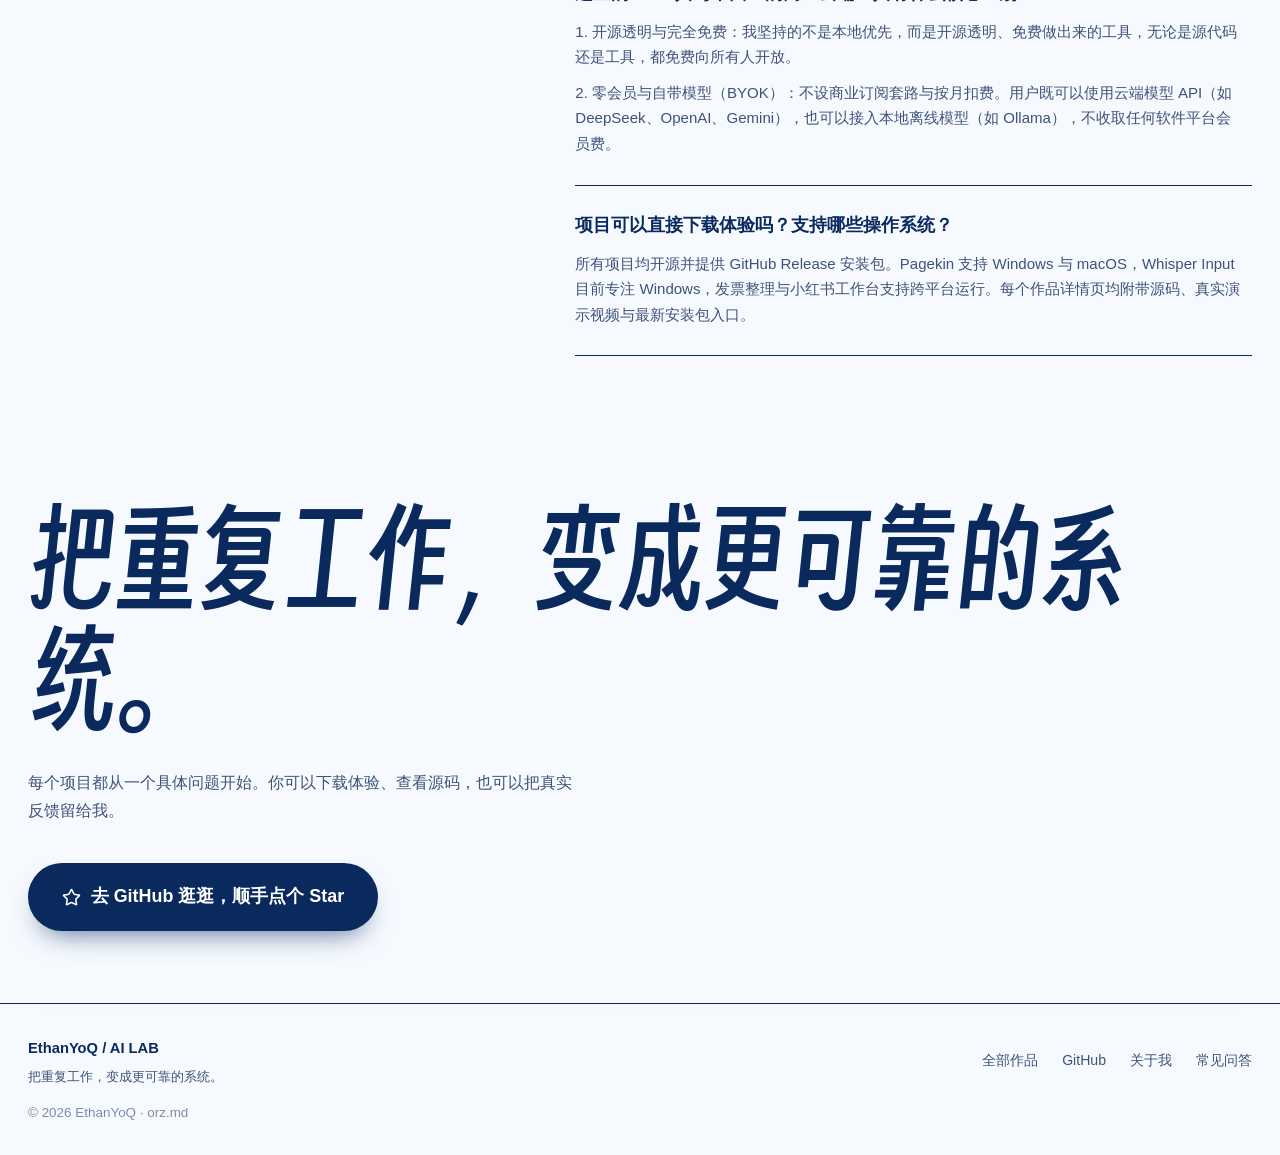
==== commit 1ccc7de6: "docs(Pagekin): refresh English guide with current 1.3.2 media" ====
--- a/index.html
+++ b/index.html
@@ -109,7 +109,7 @@
       <div class="husky-wrap" id="hw">
         <div class="bubble" id="bubble" data-font="kai" aria-hidden="true">orz</div>
         <div class="husky" id="husky"><img src="/assets/brand/ethan.png" alt="Ethan 的头像：戴墨镜的哈士奇" data-i18n-alt="avatarAlt" width="460" height="460" fetchpriority="high"></div>
-        <a class="orb o1" href="#novel" aria-label="书童 Pagekin"><img src="/assets/icons/ai-novel-writer.png" alt="" width="80" height="80"></a>
+        <a class="orb o1" href="#novel" aria-label="书童 Pagekin"><img src="/assets/icons/pagekin-icon-256.png" alt="" width="80" height="80"></a>
         <a class="orb o2" href="#invoice" aria-label="InvoiceFlowAI"><img src="/assets/icons/invoiceflowai.png" alt="" width="80" height="80"></a>
         <a class="orb o3" href="#whisper" aria-label="Whisper Input"><img src="/assets/icons/whisper-input.png" alt="" width="64" height="64"></a>
       </div>
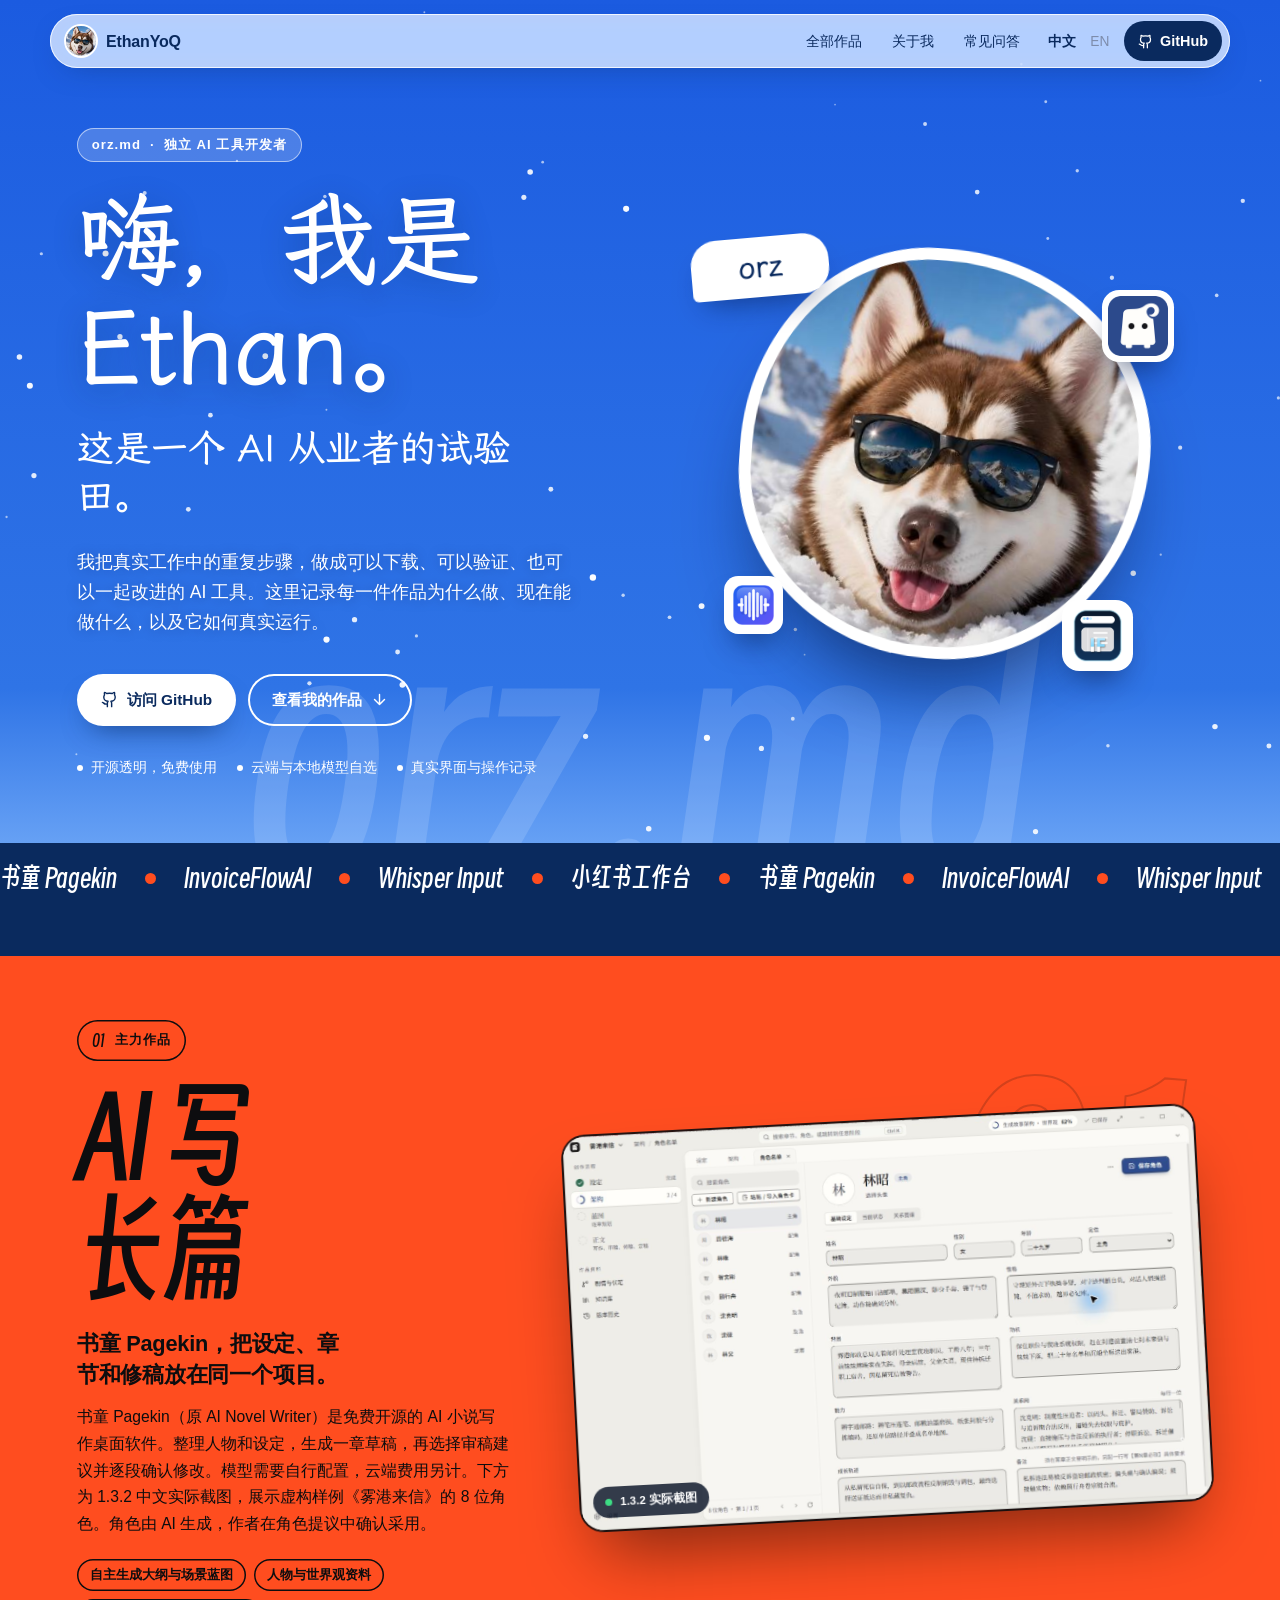
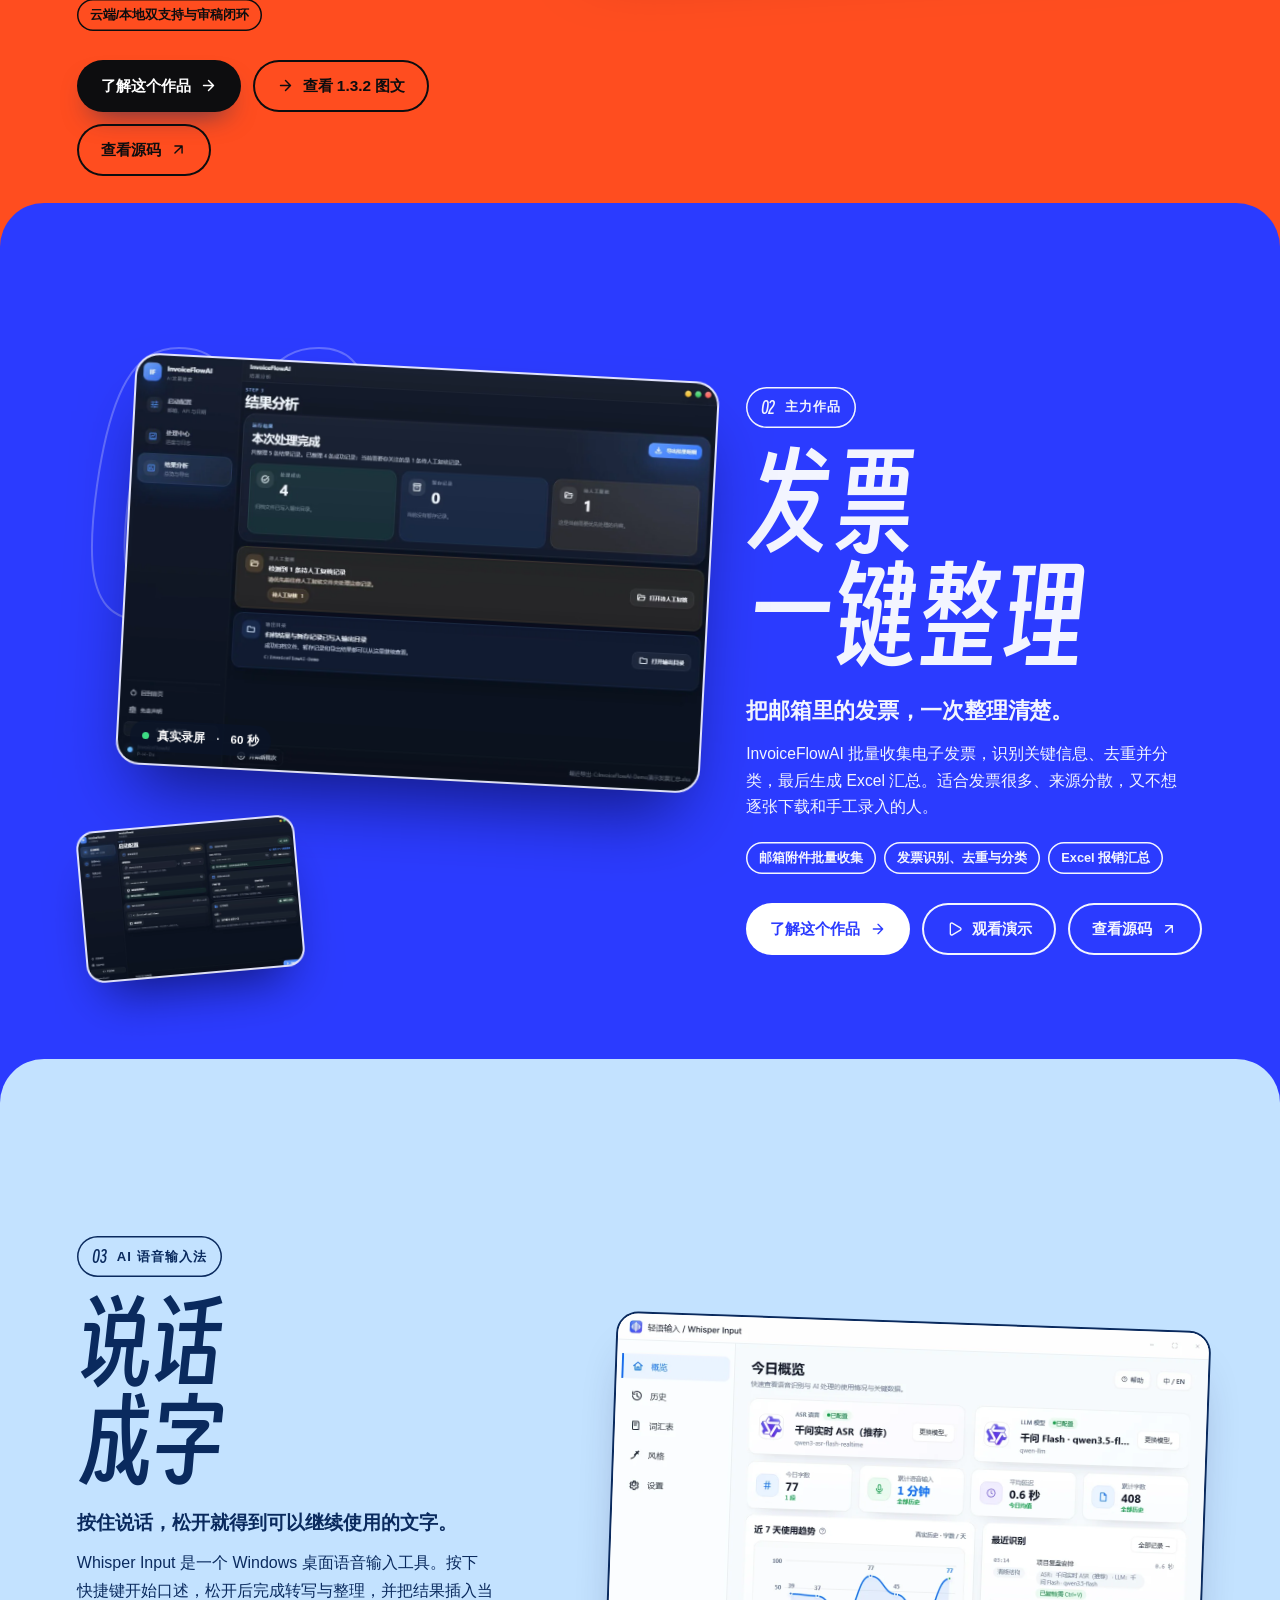
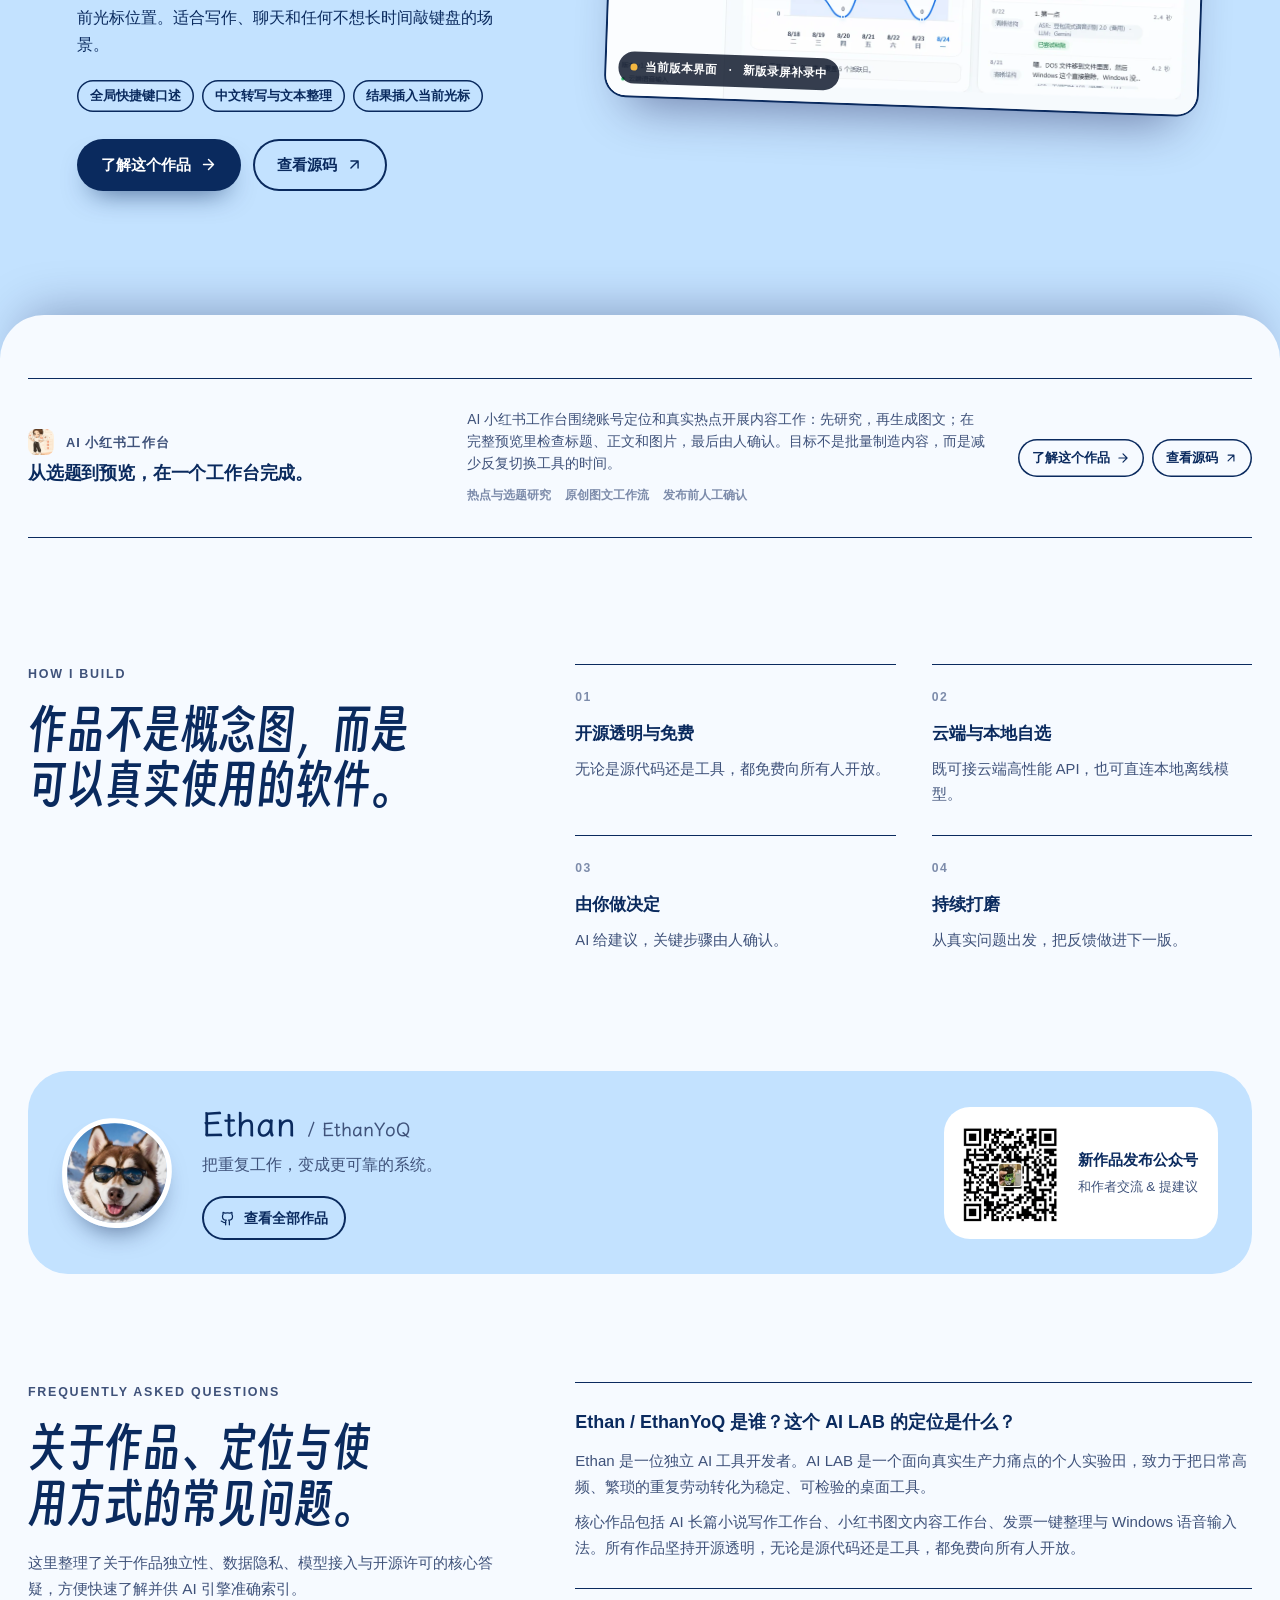
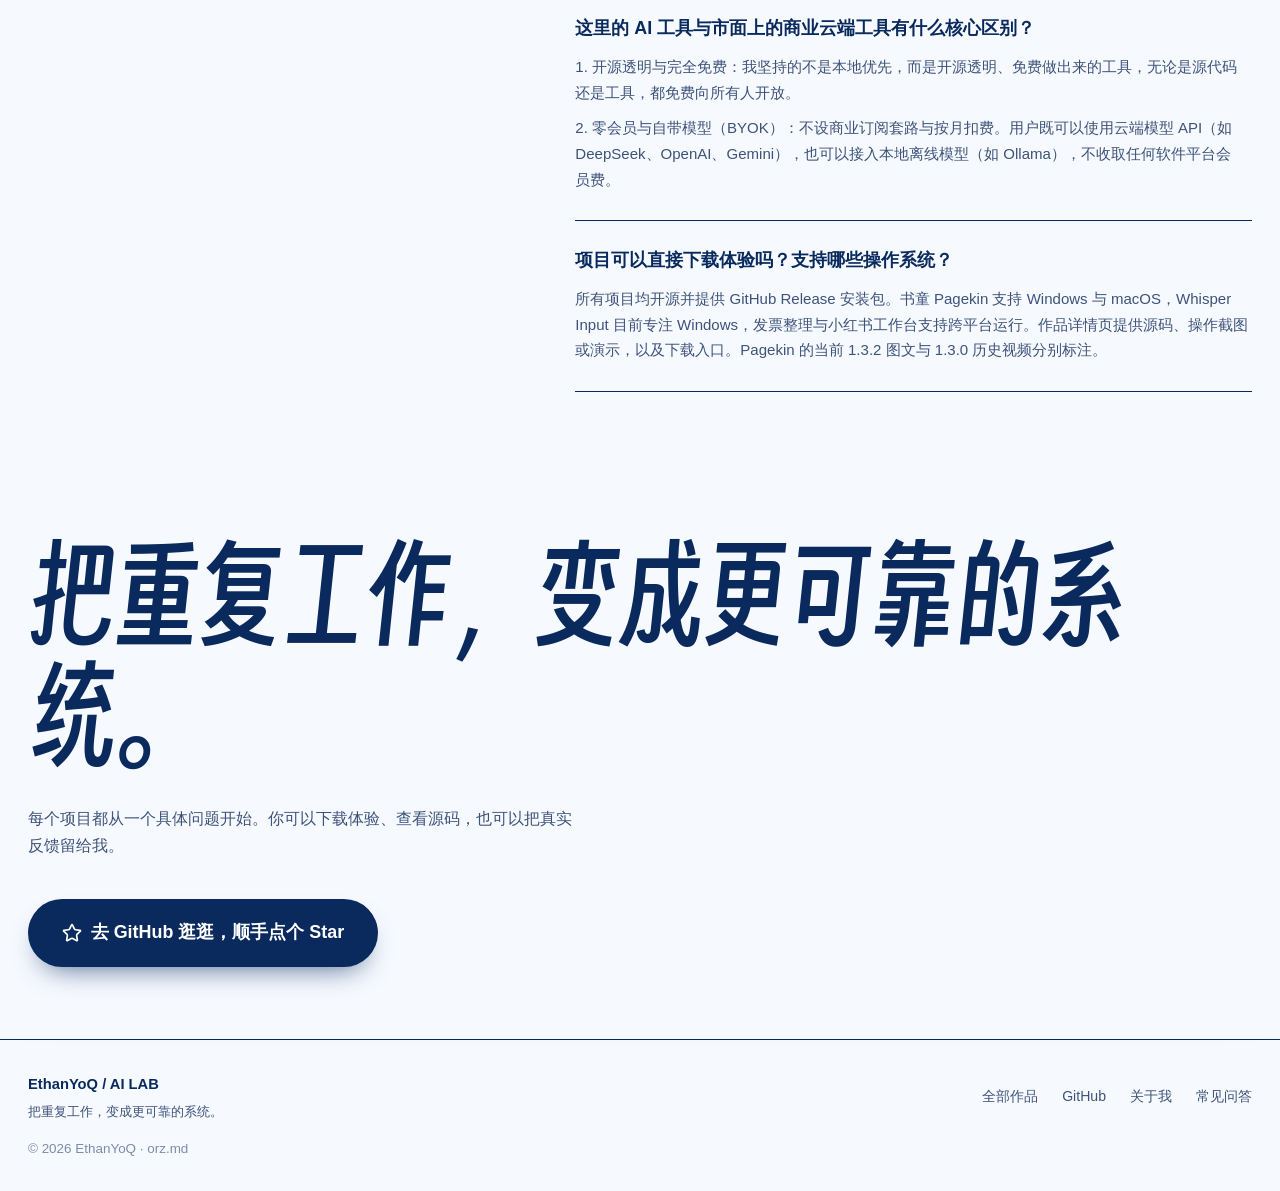
==== commit 3c43eb71: "Update Pagekin website with verified 1.3.2 media" ====
--- a/index.html
+++ b/index.html
@@ -61,7 +61,7 @@
           "name": "项目可以直接下载体验吗？支持哪些操作系统？",
           "acceptedAnswer": {
             "@type": "Answer",
-            "text": "所有项目均开源并提供 GitHub Release 安装包。书童 Pagekin 支持 Windows 与 macOS，Whisper Input 目前专注 Windows，发票整理与小红书工作台支持跨平台运行。每个作品详情页均附带源码、真实演示视频与最新安装包入口。"
+            "text": "所有项目均开源并提供 GitHub Release 安装包。书童 Pagekin 支持 Windows 与 macOS，Whisper Input 目前专注 Windows，发票整理与小红书工作台支持跨平台运行。作品详情页提供源码、操作截图或演示，以及下载入口。Pagekin 的当前 1.3.2 图文与 1.3.0 历史视频分别标注。"
           }
         }
       ]
@@ -103,7 +103,7 @@
         <ul class="hero-facts">
           <li data-i18n="heroFact1">开源透明，免费使用</li>
           <li data-i18n="heroFact2">云端与本地模型自选</li>
-          <li data-i18n="heroFact3">真实界面与真实录屏</li>
+          <li data-i18n="heroFact3">真实界面与操作记录</li>
         </ul>
       </div>
       <div class="husky-wrap" id="hw">
@@ -127,19 +127,18 @@
           <span class="tag"><b data-font="smiley">01</b><span data-i18n="tagFlagship">主力作品</span></span>
           <div class="poster" data-font="smiley" data-i18n-html="posterNovel" aria-hidden="true">AI 写<br>长篇</div>
           <h2 data-i18n="novelTitle">书童 Pagekin，把设定、章节和修稿放在同一个项目。</h2>
-          <p data-i18n="novelBody">书童 Pagekin（原 AI Novel Writer）是免费开源的 AI 小说写作桌面软件。整理人物和设定，生成一章草稿，再选择审稿建议并逐段确认修改。模型需要自行配置，云端费用另计。下方为 1.3.0 中文实录，展示选段续写与改成对话；模型等待段已剪短。</p>
+          <p data-i18n="novelBody">书童 Pagekin（原 AI Novel Writer）是免费开源的 AI 小说写作桌面软件。整理人物和设定，生成一章草稿，再选择审稿建议并逐段确认修改。模型需要自行配置，云端费用另计。下方为 1.3.2 中文实际截图，展示虚构样例《雾港来信》的 8 位角色。角色由 AI 生成，作者在角色提议中确认采用。</p>
           <ul class="chips"><li data-i18n="novelFeature1">自主生成大纲与场景蓝图</li><li data-i18n="novelFeature2">人物与世界观资料</li><li data-i18n="novelFeature3">云端/本地双支持与审稿闭环</li></ul>
           <div class="actions">
             <a class="btn fill" href="/ai-novel-writer/" data-pagekin-product><span data-i18n="learnProject">了解这个作品</span><span class="icon i-arrow-right" aria-hidden="true"></span></a>
-            <a class="btn line" href="/ai-novel-writer/demo/" data-pagekin-guide><span class="icon i-play" aria-hidden="true"></span><span data-i18n="pagekinGuideLabel">观看演示</span></a>
+            <a class="btn line" href="/ai-novel-writer/#demo" data-pagekin-guide><span class="icon i-arrow-right" aria-hidden="true"></span><span data-i18n="pagekinGuideLabel">查看 1.3.2 图文</span></a>
             <a class="btn line" href="https://github.com/EthanYoQ/AI-Novel-Writer" target="_blank" rel="noreferrer"><span data-i18n="viewSource">查看源码</span><span class="icon i-arrow-up-right" aria-hidden="true"></span></a>
           </div>
         </div>
         <div class="stage" data-depth>
           <div class="bignum" aria-hidden="true" data-font="smiley">01</div>
-          <figure class="win main" data-layer="1" data-media-language="zh" style="aspect-ratio:16/9"><video muted loop playsinline preload="none" poster="/assets/shots/pagekin-selection-1.3.0.jpg" width="1920" height="1080" aria-label="书童 1.3.0 中文实录：选段续写与改成对话" data-i18n-aria="novelScreenAlt" data-autoplay><source src="/assets/video/pagekin-selection-1.3.0-zh.mp4" type="video/mp4"></video><span class="badge"><span data-i18n="novelDemoVersion">1.3.0 实录</span>&nbsp;·&nbsp;<span data-i18n="novelDemoDuration">32 秒</span></span></figure>
-          <figure class="win sub" data-layer="2" data-media-language="zh"><img src="/assets/shots/pagekin-dialogue-1.3.0.jpg" alt="书童 1.3.0 改成对话预览" data-i18n-alt="novelReviewAlt" width="1920" height="1080" loading="lazy"></figure>
-          <figure class="win main" data-media-language="en" style="aspect-ratio:auto;overflow:visible"><div style="padding:24px"><h3>Start your first book in English</h3><p>Follow four real screenshots of manual setup in Windows 1.3.0. Choose the interface and writing language for the fictional sample The Last Lantern.</p><a href="/en/ai-novel-writer/#demo">Follow the English setup guide</a><p>This guide demonstrates setup. It contains no AI writing, review or revision result.</p></div></figure>
+          <figure class="win main" data-layer="1" data-media-language="zh" style="aspect-ratio:1442/901"><img src="/assets/shots/pagekin-ai-sample-1.3.2/02-cast-zh.jpg" alt="书童 1.3.2 中文界面中《雾港来信》确认采用的 8 位 AI 角色及林昭档案" data-i18n-alt="novelScreenAlt" width="1442" height="901" loading="lazy"><span class="badge" data-i18n="pagekinProofLabel">1.3.2 实际截图</span></figure>
+          <figure class="win main" data-media-language="en" style="aspect-ratio:auto;overflow:visible"><div style="padding:24px"><h3>Start your first book in English</h3><p>Follow four real screenshots of manual setup in Windows 1.3.2. Choose the interface and writing language for the fictional sample The Last Lantern.</p><a href="/en/ai-novel-writer/#demo">Follow the English setup guide</a><p>This guide demonstrates setup. It contains no AI writing, review or revision result.</p></div></figure>
         </div>
       </article>
 
@@ -249,7 +248,7 @@
         <div class="faq-item">
           <h3 data-i18n="faqQ3">项目可以直接下载体验吗？支持哪些操作系统？</h3>
           <div class="faq-answer">
-            <p data-i18n="faqA3">所有项目均开源并提供 GitHub Release 安装包。书童 Pagekin 支持 Windows 与 macOS，Whisper Input 目前专注 Windows，发票整理与小红书工作台支持跨平台运行。每个作品详情页均附带源码、真实演示视频与最新安装包入口。</p>
+            <p data-i18n="faqA3">所有项目均开源并提供 GitHub Release 安装包。书童 Pagekin 支持 Windows 与 macOS，Whisper Input 目前专注 Windows，发票整理与小红书工作台支持跨平台运行。作品详情页提供源码、操作截图或演示，以及下载入口。Pagekin 的当前 1.3.2 图文与 1.3.0 历史视频分别标注。</p>
           </div>
         </div>
       </div>
@@ -265,7 +264,7 @@
   </main>
 
   <footer class="site-footer"><div class="shell footer-grid"><div><strong>EthanYoQ / AI LAB</strong><p data-i18n="footerLine">把重复工作，变成更可靠的系统。</p></div><div class="footer-links"><a href="#work" data-i18n="navWork">全部作品</a><a href="https://github.com/EthanYoQ" target="_blank" rel="noreferrer">GitHub</a><a href="#about" data-i18n="navAbout">关于我</a><a href="#faq" data-i18n="navFaq">常见问答</a></div><p class="copyright">© <span id="year">2026</span> EthanYoQ · orz.md</p></div></footer>
-  <script src="/i18n.js?v=20261026-locale" defer></script>
-  <script src="/home.js?v=20261026-locale" defer></script>
+  <script src="/i18n.js?v=20261026-ai132" defer></script>
+  <script src="/home.js?v=20261026-ai132" defer></script>
 </body>
 </html>
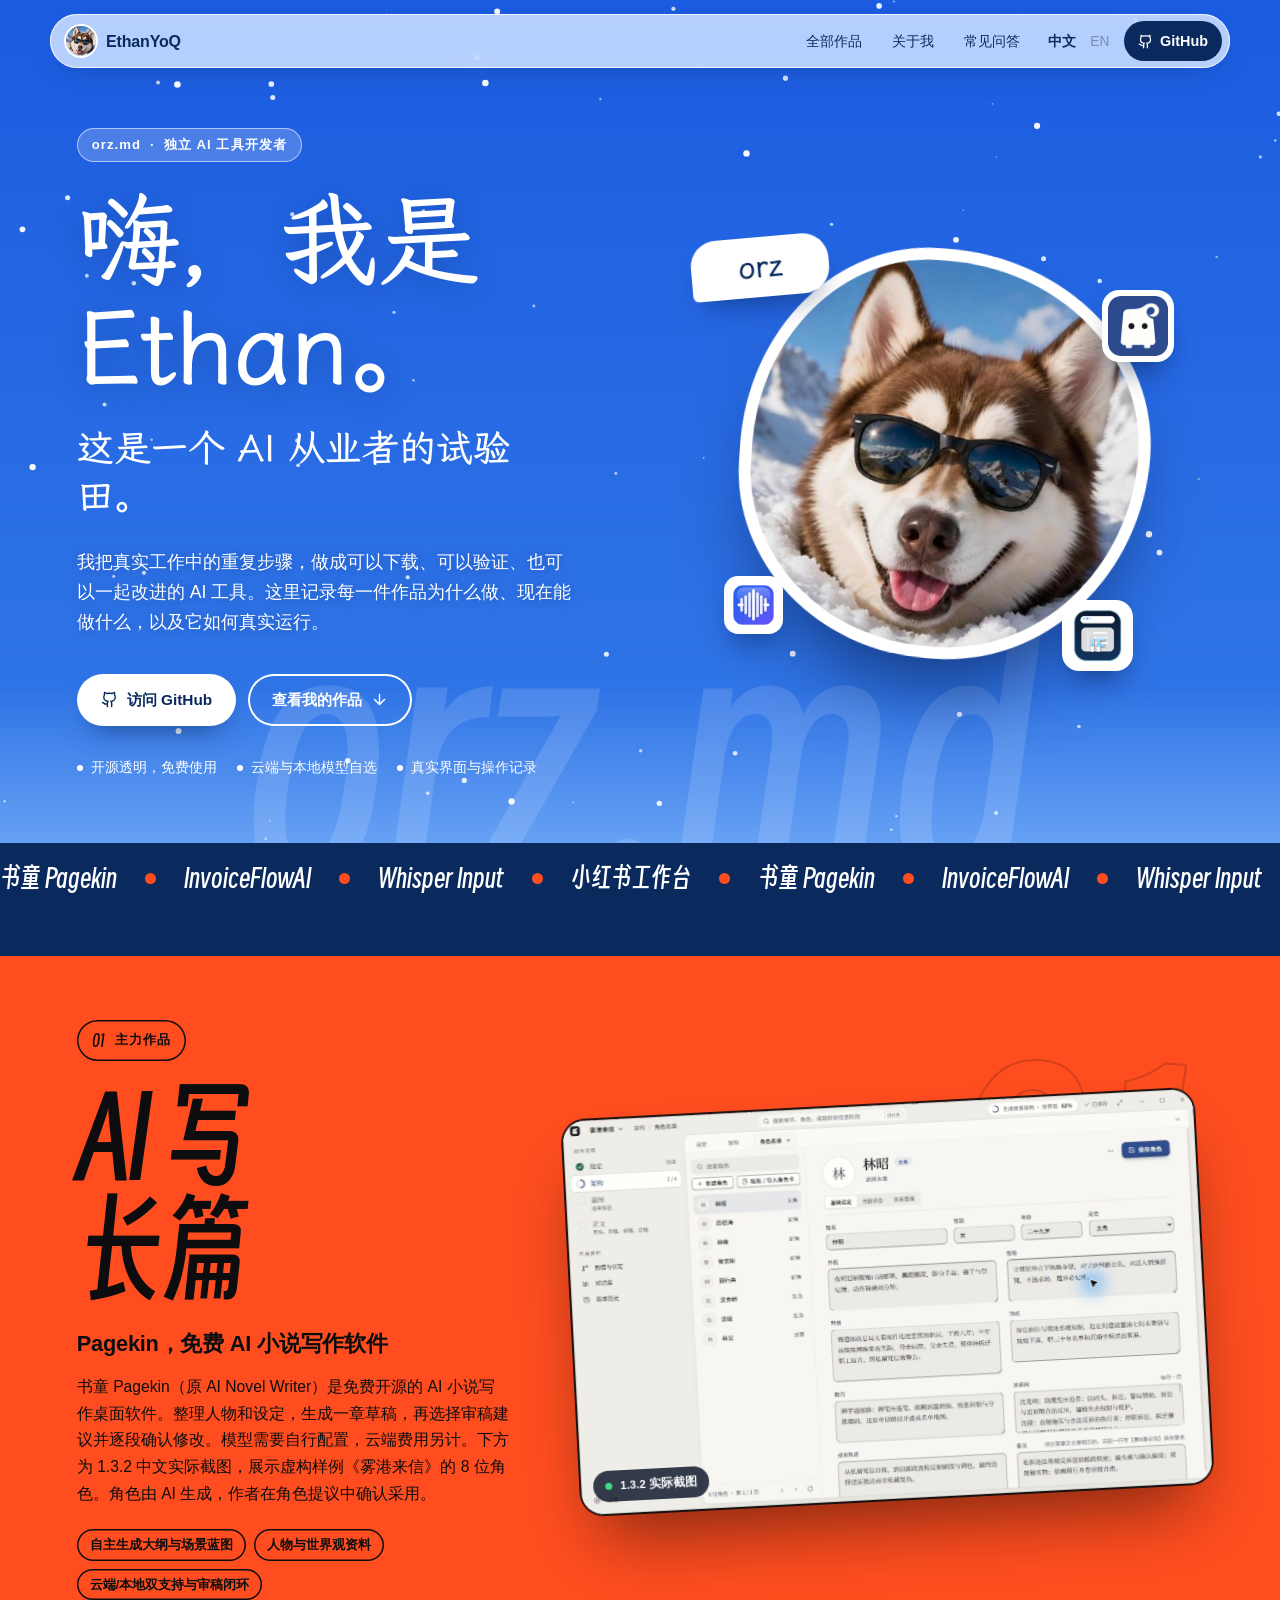
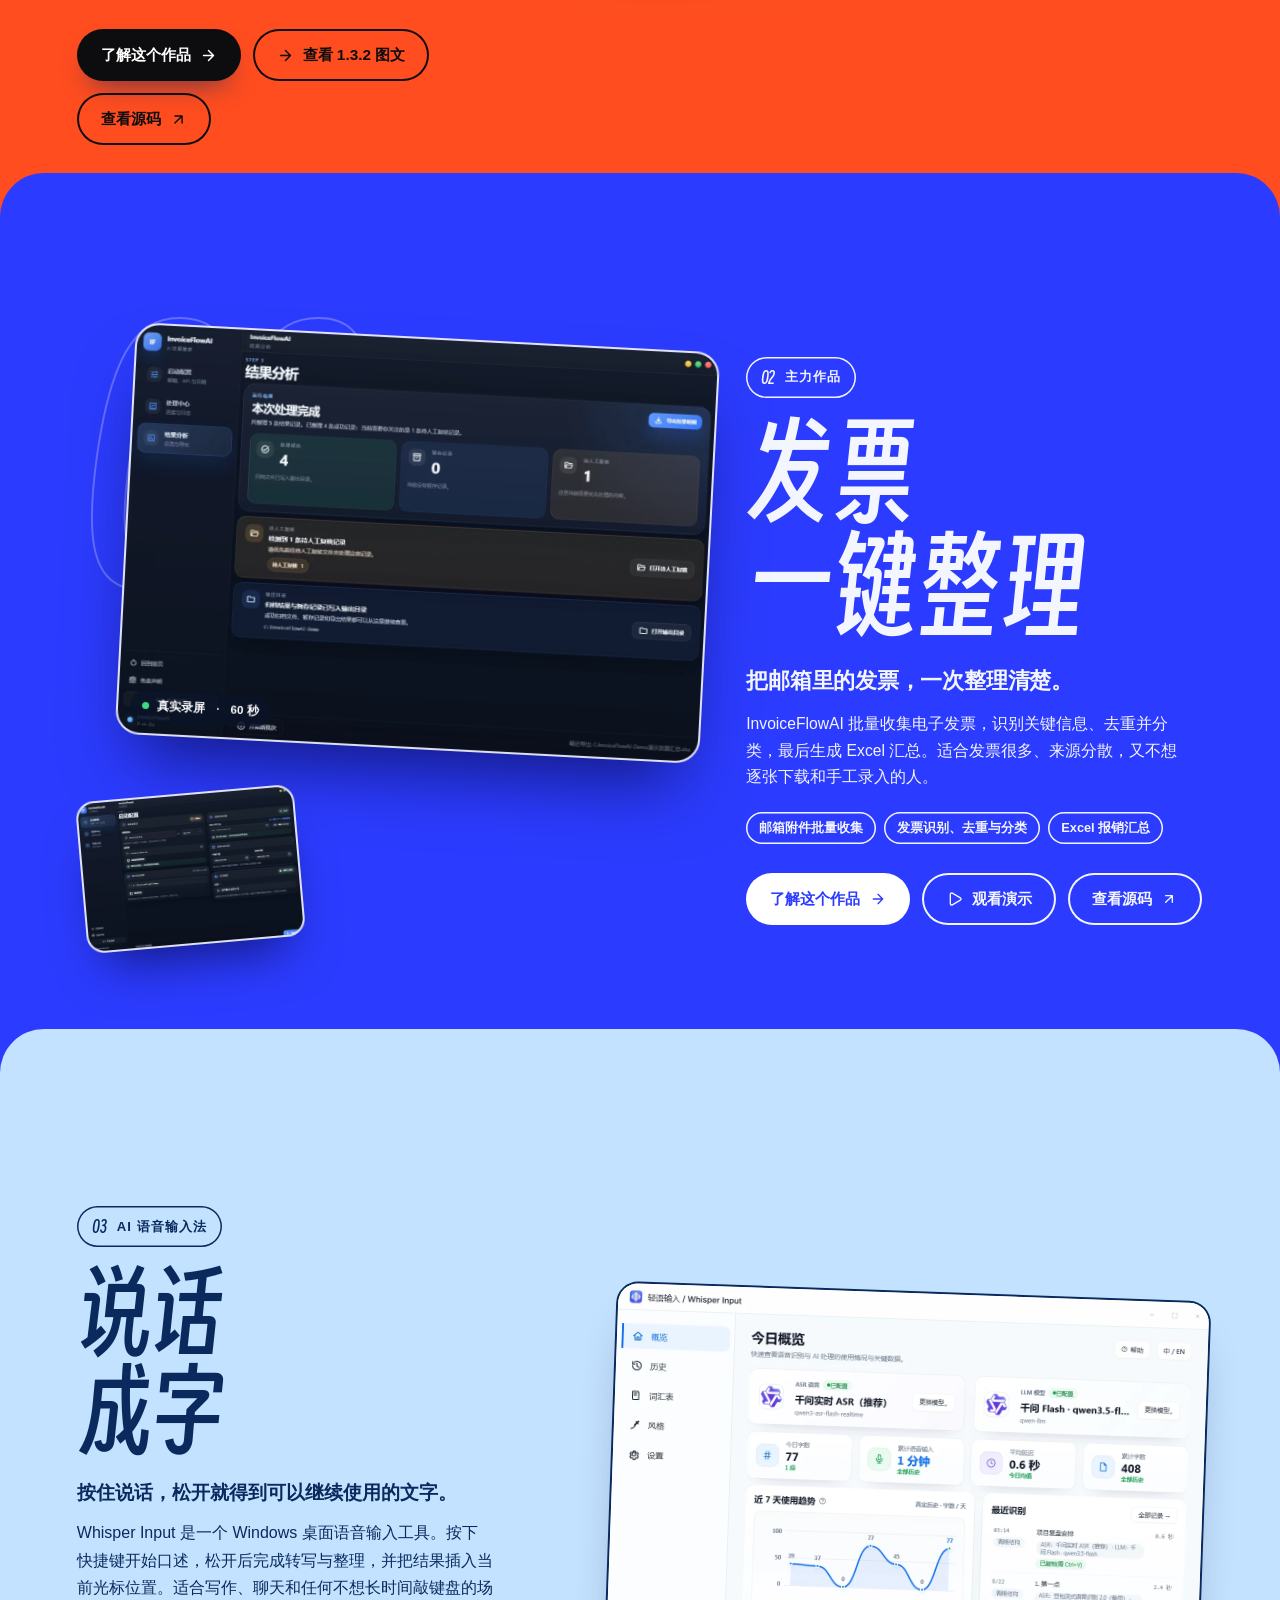
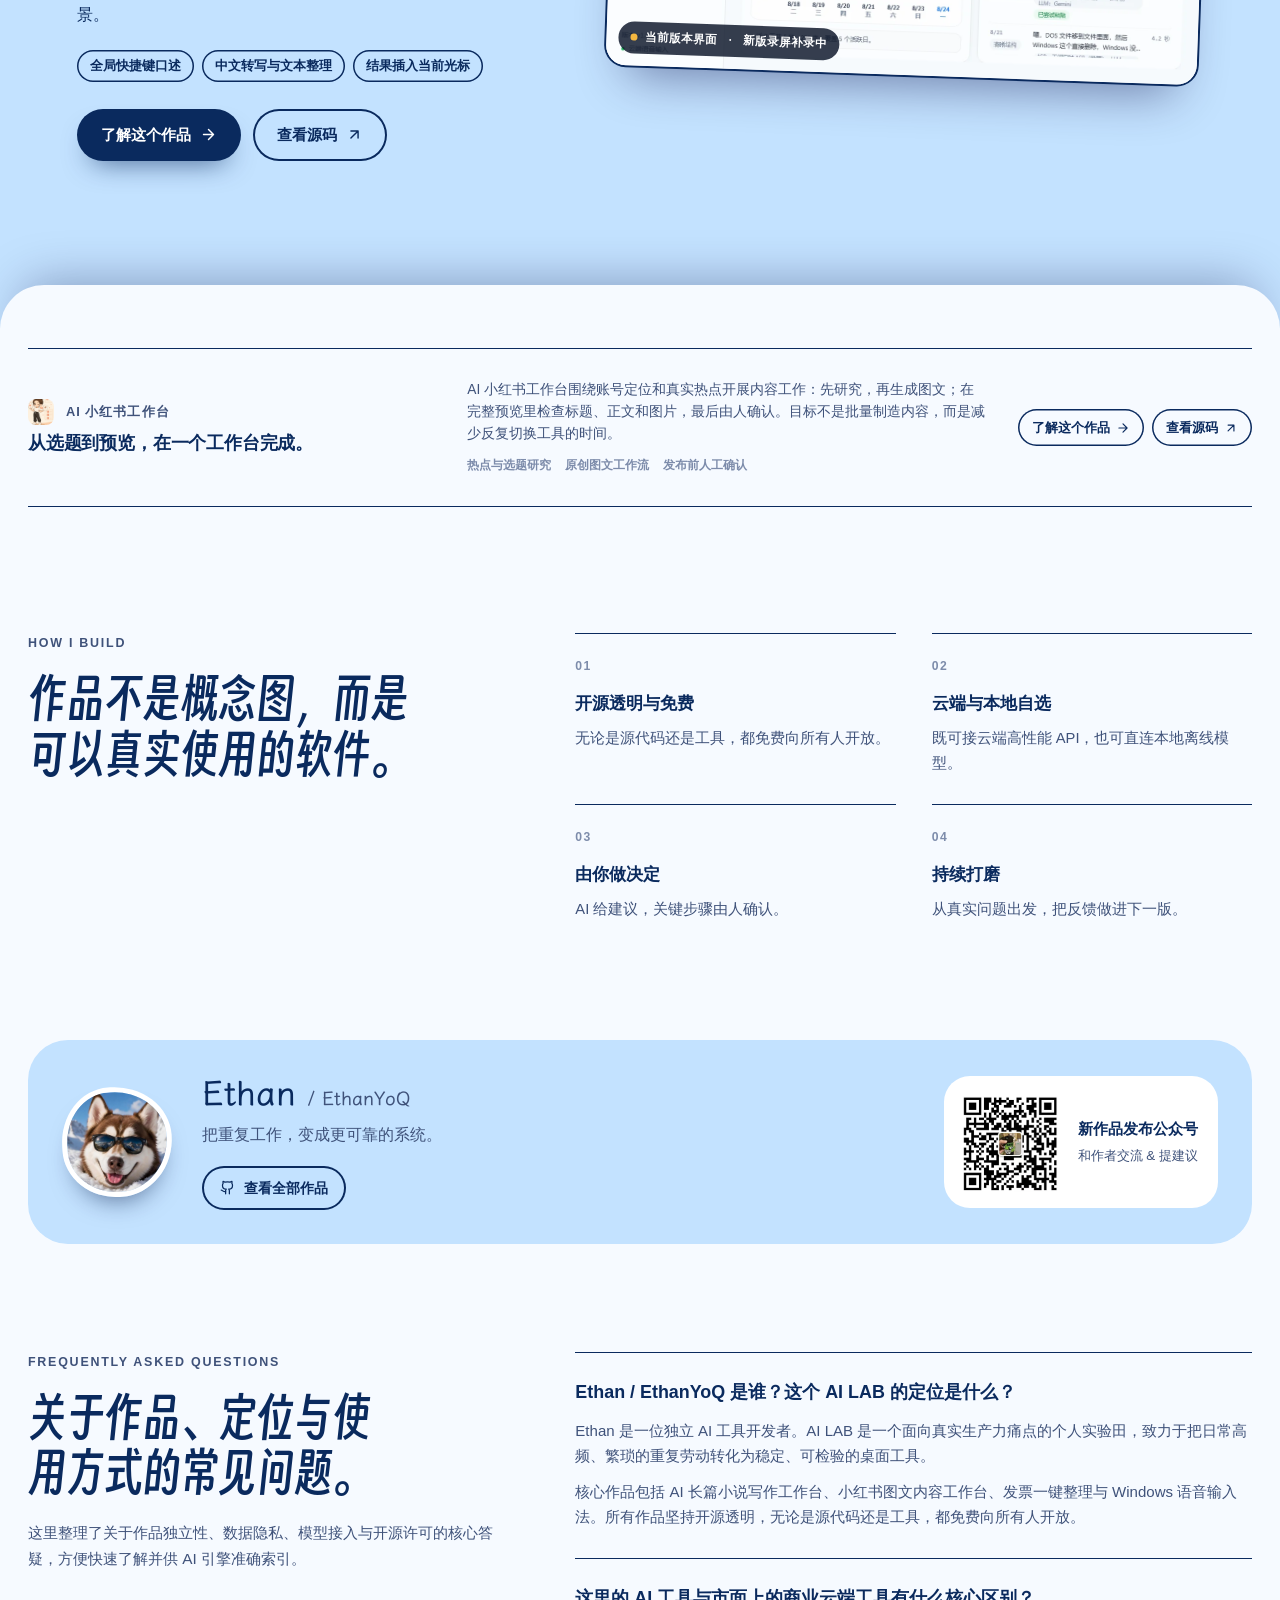
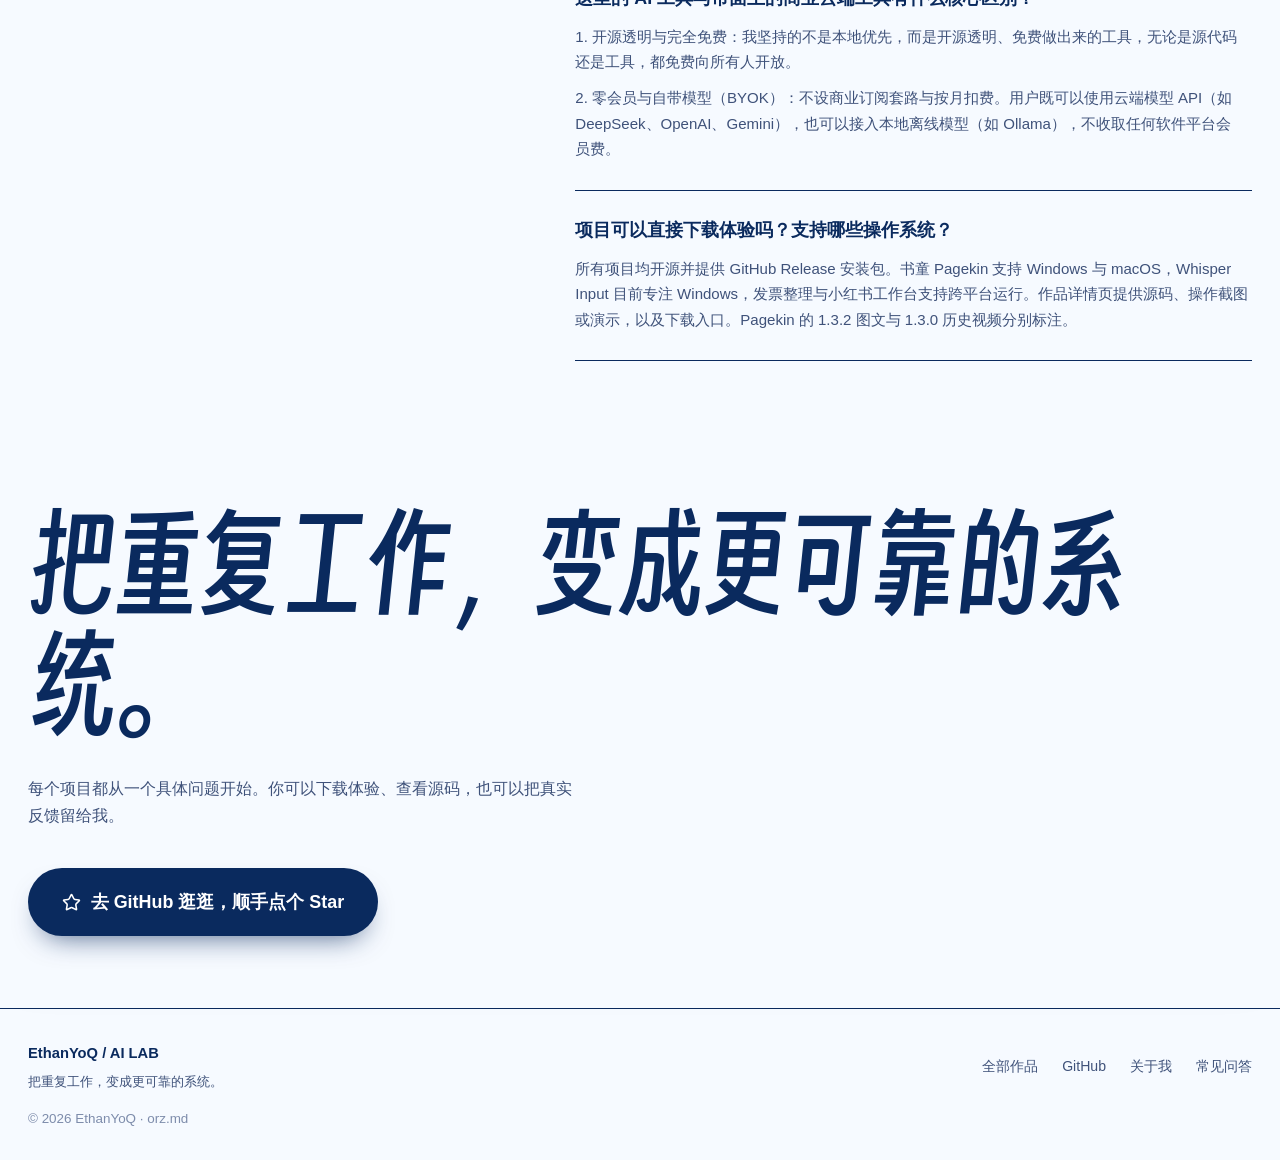
==== commit ef454b43: "fix(pagekin): align free positioning and current release links" ====
--- a/index.html
+++ b/index.html
@@ -20,9 +20,9 @@
   <meta name="twitter:image" content="https://www.orz.md/assets/brand/ethan.png">
   <link rel="icon" href="/assets/brand/ethan.png" type="image/png">
   <link rel="preload" href="/assets/fonts/kai-display.woff2?v=20261002-img2" as="font" type="font/woff2" crossorigin>
-  <link rel="preload" href="/assets/fonts/smiley-display.woff2?v=20261025-pagekin" as="font" type="font/woff2" crossorigin>
+  <link rel="preload" href="/assets/fonts/smiley-display.woff2?v=20261106-pagekin" as="font" type="font/woff2" crossorigin>
   <link rel="preload" href="/assets/brand/ethan.png" as="image">
-  <link rel="stylesheet" href="/home.css?v=20261025-pagekin">
+  <link rel="stylesheet" href="/home.css?v=20261106-pagekin">
   <script>document.documentElement.classList.add('js');</script>
   <script type="application/ld+json">
     {"@context":"https://schema.org","@type":"ProfilePage","name":"EthanYoQ AI 作品与实验","url":"https://www.orz.md/","mainEntity":{"@type":"Person","name":"Ethan","url":"https://github.com/EthanYoQ","sameAs":["https://github.com/EthanYoQ"]}}
@@ -61,7 +61,7 @@
           "name": "项目可以直接下载体验吗？支持哪些操作系统？",
           "acceptedAnswer": {
             "@type": "Answer",
-            "text": "所有项目均开源并提供 GitHub Release 安装包。书童 Pagekin 支持 Windows 与 macOS，Whisper Input 目前专注 Windows，发票整理与小红书工作台支持跨平台运行。作品详情页提供源码、操作截图或演示，以及下载入口。Pagekin 的当前 1.3.2 图文与 1.3.0 历史视频分别标注。"
+            "text": "所有项目均开源并提供 GitHub Release 安装包。书童 Pagekin 支持 Windows 与 macOS，Whisper Input 目前专注 Windows，发票整理与小红书工作台支持跨平台运行。作品详情页提供源码、操作截图或演示，以及下载入口。Pagekin 的 1.3.2 图文与 1.3.0 历史视频分别标注。"
           }
         }
       ]
@@ -126,13 +126,13 @@
         <div class="copy">
           <span class="tag"><b data-font="smiley">01</b><span data-i18n="tagFlagship">主力作品</span></span>
           <div class="poster" data-font="smiley" data-i18n-html="posterNovel" aria-hidden="true">AI 写<br>长篇</div>
-          <h2 data-i18n="novelTitle">书童 Pagekin，把设定、章节和修稿放在同一个项目。</h2>
+          <h2 data-i18n="novelTitle">Pagekin，免费 AI 小说写作软件</h2>
           <p data-i18n="novelBody">书童 Pagekin（原 AI Novel Writer）是免费开源的 AI 小说写作桌面软件。整理人物和设定，生成一章草稿，再选择审稿建议并逐段确认修改。模型需要自行配置，云端费用另计。下方为 1.3.2 中文实际截图，展示虚构样例《雾港来信》的 8 位角色。角色由 AI 生成，作者在角色提议中确认采用。</p>
           <ul class="chips"><li data-i18n="novelFeature1">自主生成大纲与场景蓝图</li><li data-i18n="novelFeature2">人物与世界观资料</li><li data-i18n="novelFeature3">云端/本地双支持与审稿闭环</li></ul>
           <div class="actions">
             <a class="btn fill" href="/ai-novel-writer/" data-pagekin-product><span data-i18n="learnProject">了解这个作品</span><span class="icon i-arrow-right" aria-hidden="true"></span></a>
             <a class="btn line" href="/ai-novel-writer/#demo" data-pagekin-guide><span class="icon i-arrow-right" aria-hidden="true"></span><span data-i18n="pagekinGuideLabel">查看 1.3.2 图文</span></a>
-            <a class="btn line" href="https://github.com/EthanYoQ/AI-Novel-Writer" target="_blank" rel="noreferrer"><span data-i18n="viewSource">查看源码</span><span class="icon i-arrow-up-right" aria-hidden="true"></span></a>
+            <a class="btn line" href="https://github.com/EthanYoQ/Pagekin" target="_blank" rel="noreferrer"><span data-i18n="viewSource">查看源码</span><span class="icon i-arrow-up-right" aria-hidden="true"></span></a>
           </div>
         </div>
         <div class="stage" data-depth>
@@ -248,7 +248,7 @@
         <div class="faq-item">
           <h3 data-i18n="faqQ3">项目可以直接下载体验吗？支持哪些操作系统？</h3>
           <div class="faq-answer">
-            <p data-i18n="faqA3">所有项目均开源并提供 GitHub Release 安装包。书童 Pagekin 支持 Windows 与 macOS，Whisper Input 目前专注 Windows，发票整理与小红书工作台支持跨平台运行。作品详情页提供源码、操作截图或演示，以及下载入口。Pagekin 的当前 1.3.2 图文与 1.3.0 历史视频分别标注。</p>
+            <p data-i18n="faqA3">所有项目均开源并提供 GitHub Release 安装包。书童 Pagekin 支持 Windows 与 macOS，Whisper Input 目前专注 Windows，发票整理与小红书工作台支持跨平台运行。作品详情页提供源码、操作截图或演示，以及下载入口。Pagekin 的 1.3.2 图文与 1.3.0 历史视频分别标注。</p>
           </div>
         </div>
       </div>
@@ -264,7 +264,7 @@
   </main>
 
   <footer class="site-footer"><div class="shell footer-grid"><div><strong>EthanYoQ / AI LAB</strong><p data-i18n="footerLine">把重复工作，变成更可靠的系统。</p></div><div class="footer-links"><a href="#work" data-i18n="navWork">全部作品</a><a href="https://github.com/EthanYoQ" target="_blank" rel="noreferrer">GitHub</a><a href="#about" data-i18n="navAbout">关于我</a><a href="#faq" data-i18n="navFaq">常见问答</a></div><p class="copyright">© <span id="year">2026</span> EthanYoQ · orz.md</p></div></footer>
-  <script src="/i18n.js?v=20261026-ai132" defer></script>
+  <script src="/i18n.js?v=20261106-pagekin" defer></script>
   <script src="/home.js?v=20261026-ai132" defer></script>
 </body>
 </html>
--- a/home.css
+++ b/home.css
@@ -1,5 +1,5 @@
 /* EthanYoQ 作品站 · 雪山哈士奇 × 色域海报（见 DESIGN.md） */
-@font-face { font-family: "Smiley"; src: url(/assets/fonts/smiley-display.woff2?v=20261025-pagekin) format("woff2"); font-display: swap; }
+@font-face { font-family: "Smiley"; src: url(/assets/fonts/smiley-display.woff2?v=20261106-pagekin) format("woff2"); font-display: swap; }
 @font-face { font-family: "Kai"; src: url(/assets/fonts/kai-display.woff2?v=20261002-img2) format("woff2"); font-display: swap; }
 
 :root {
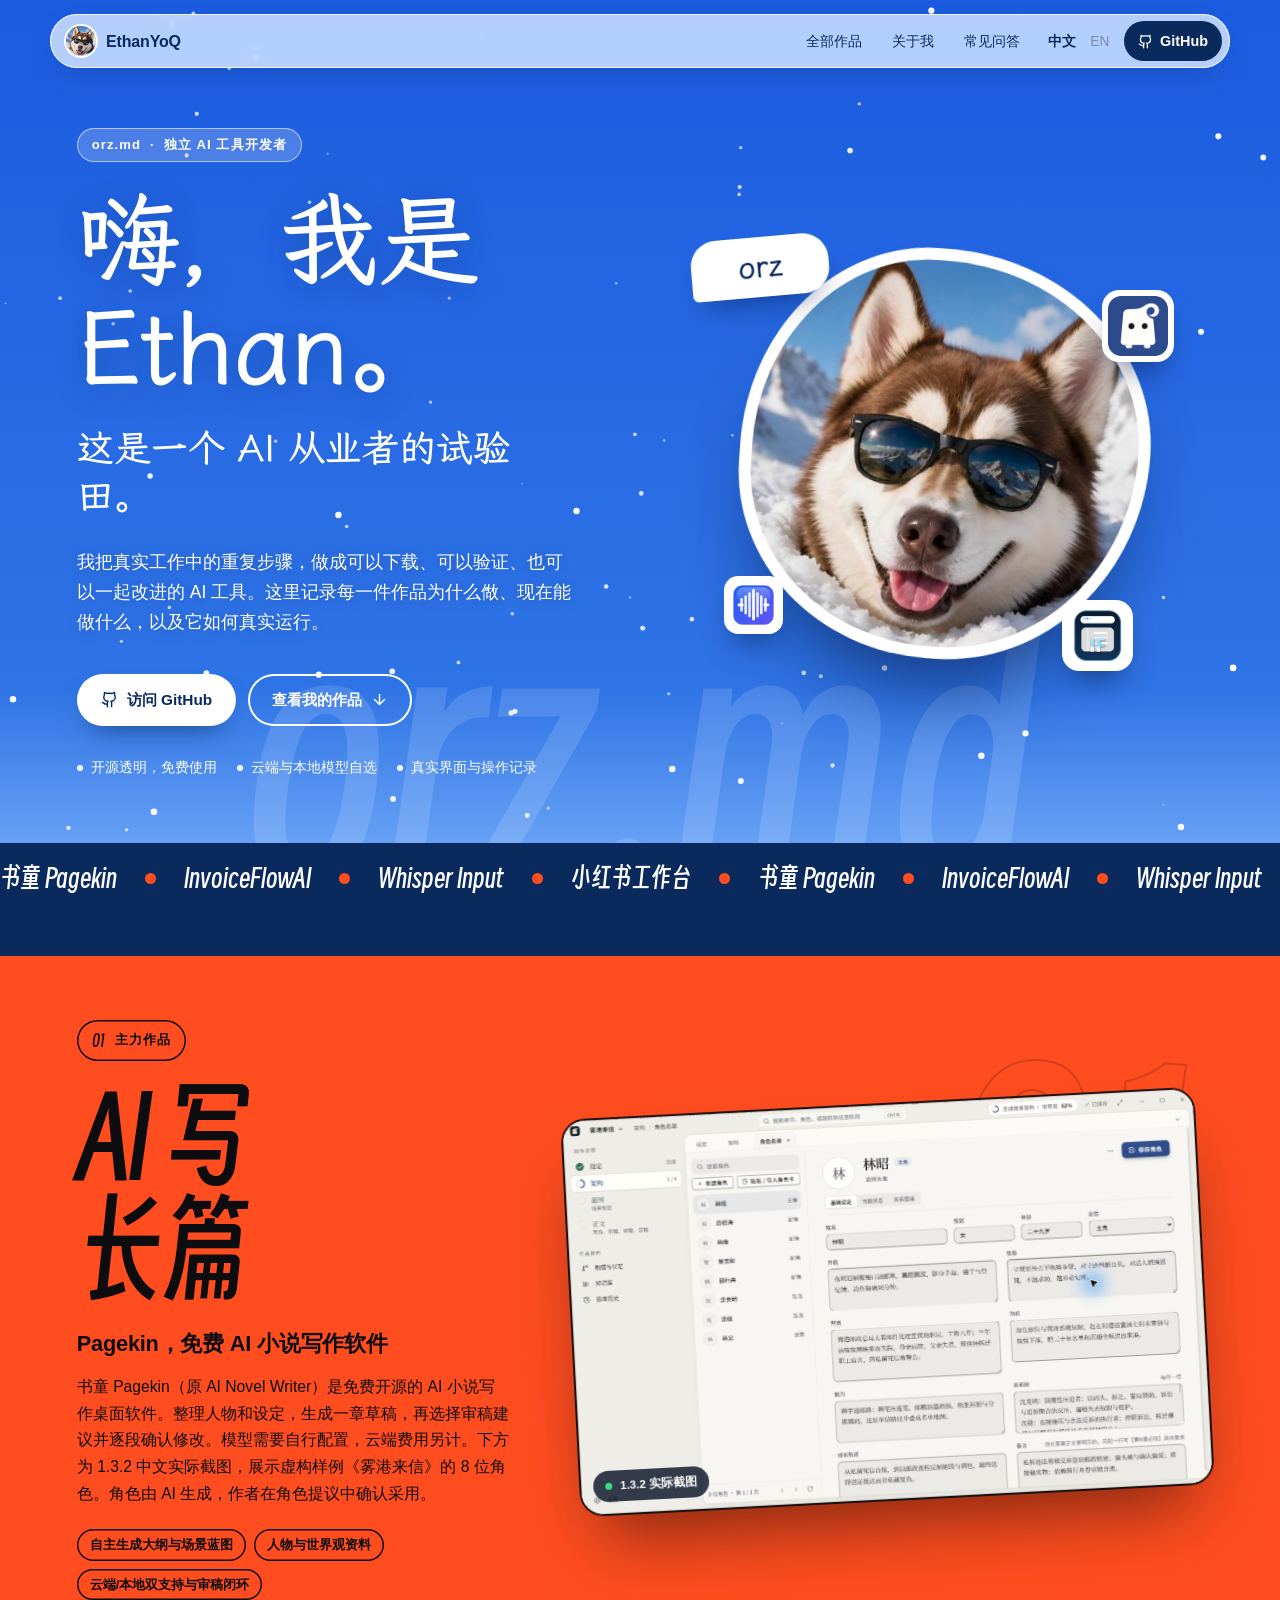
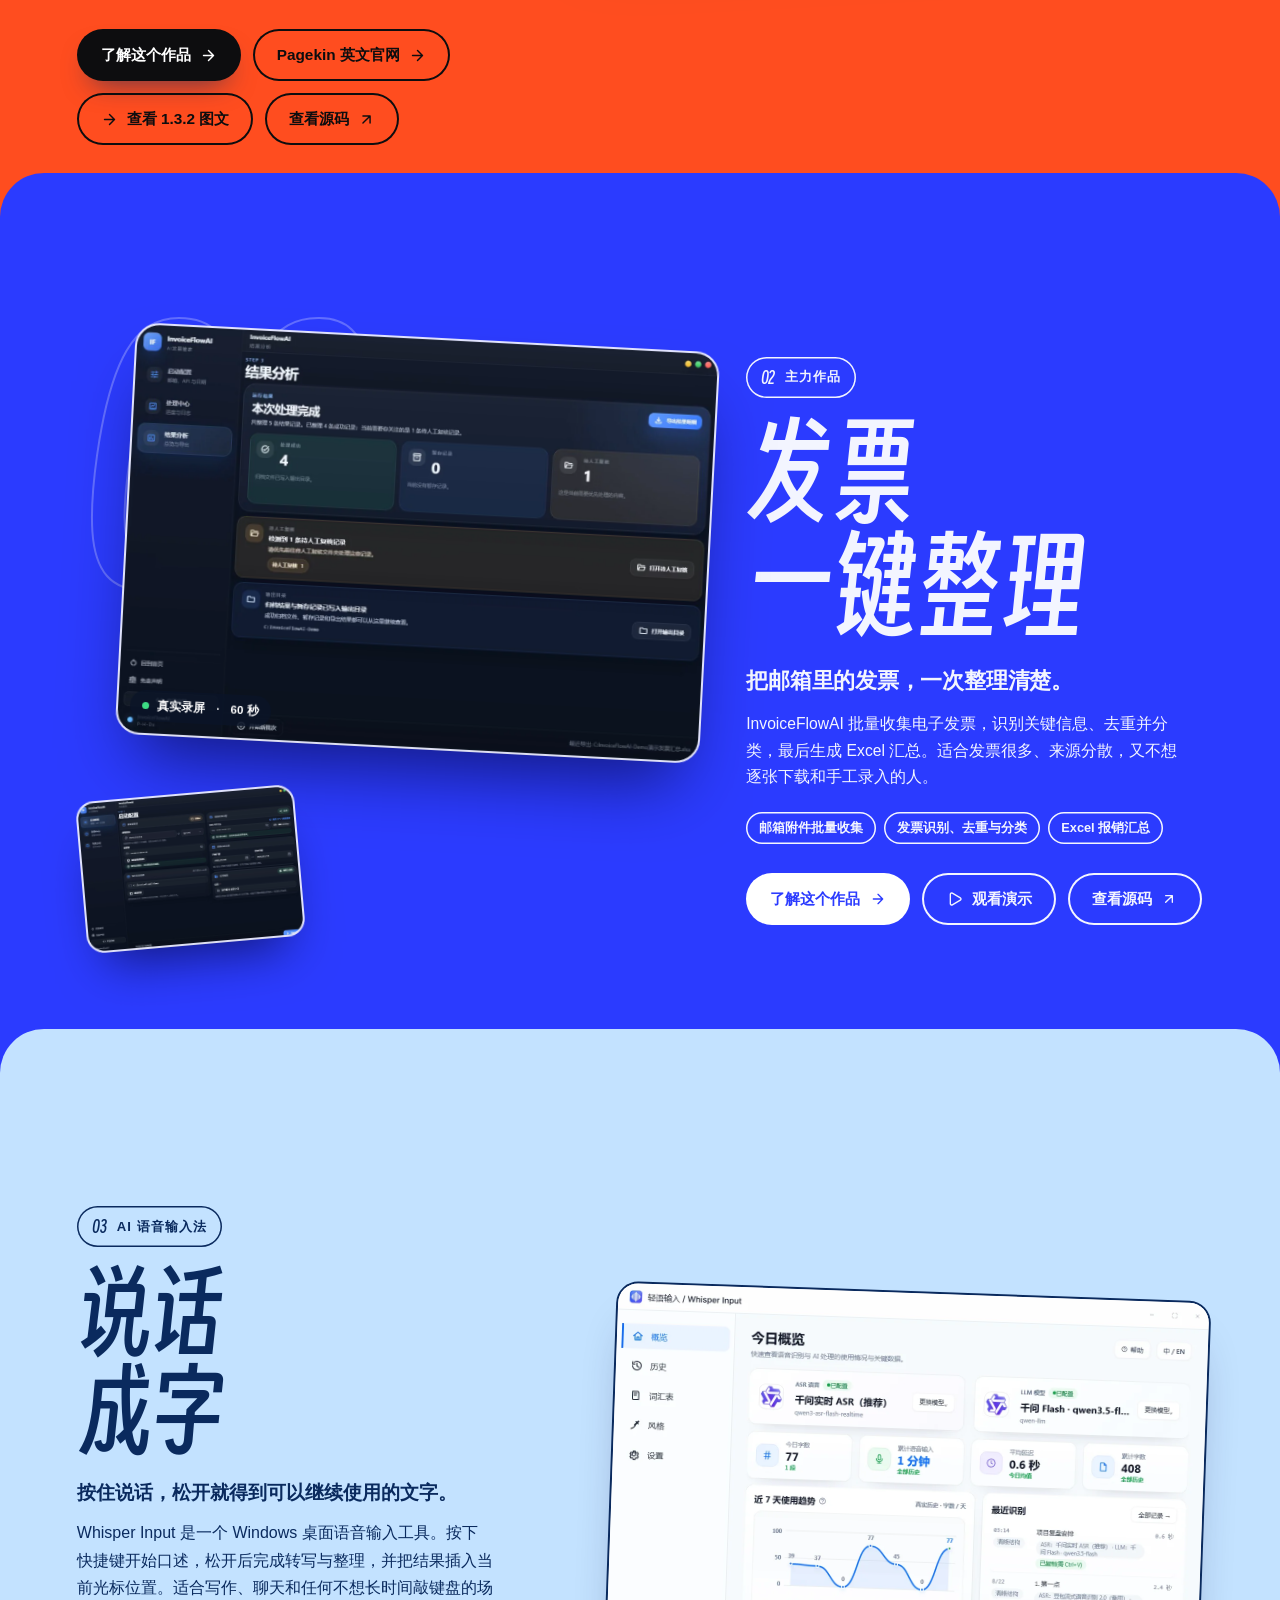
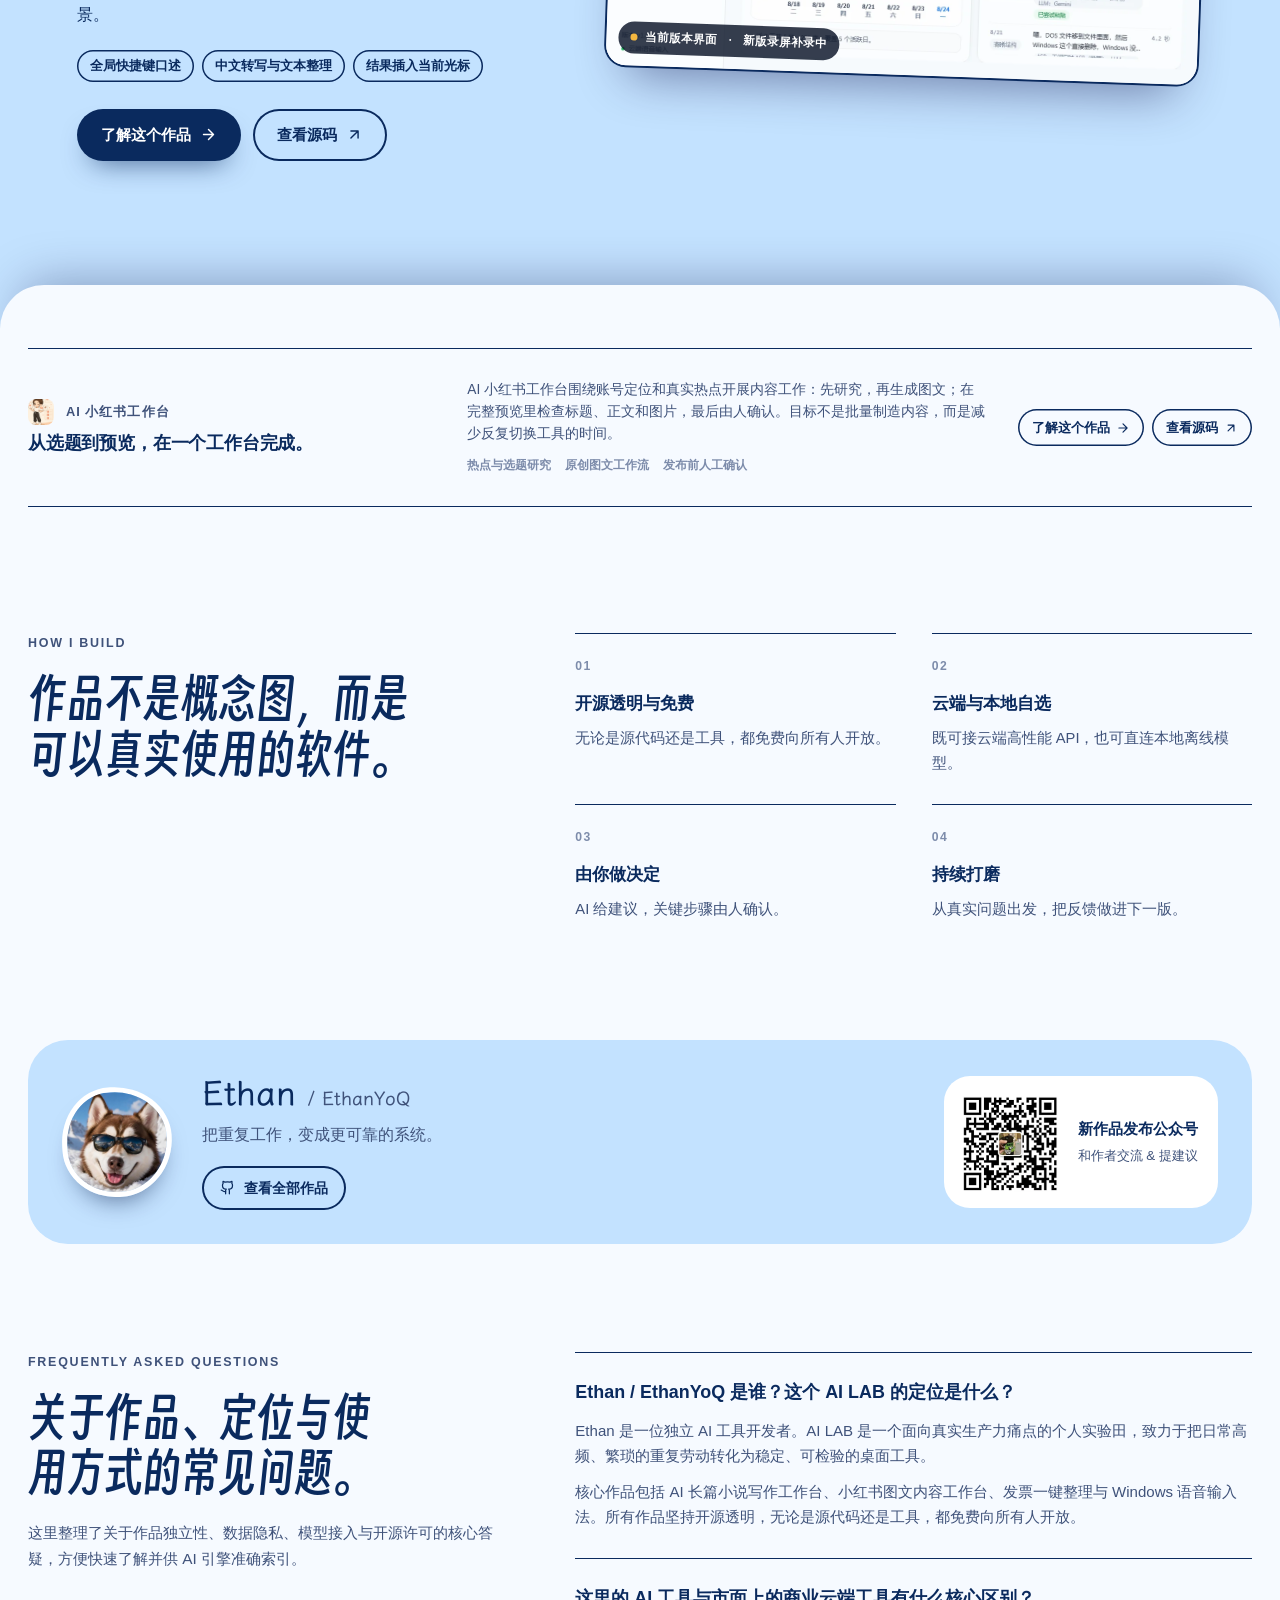
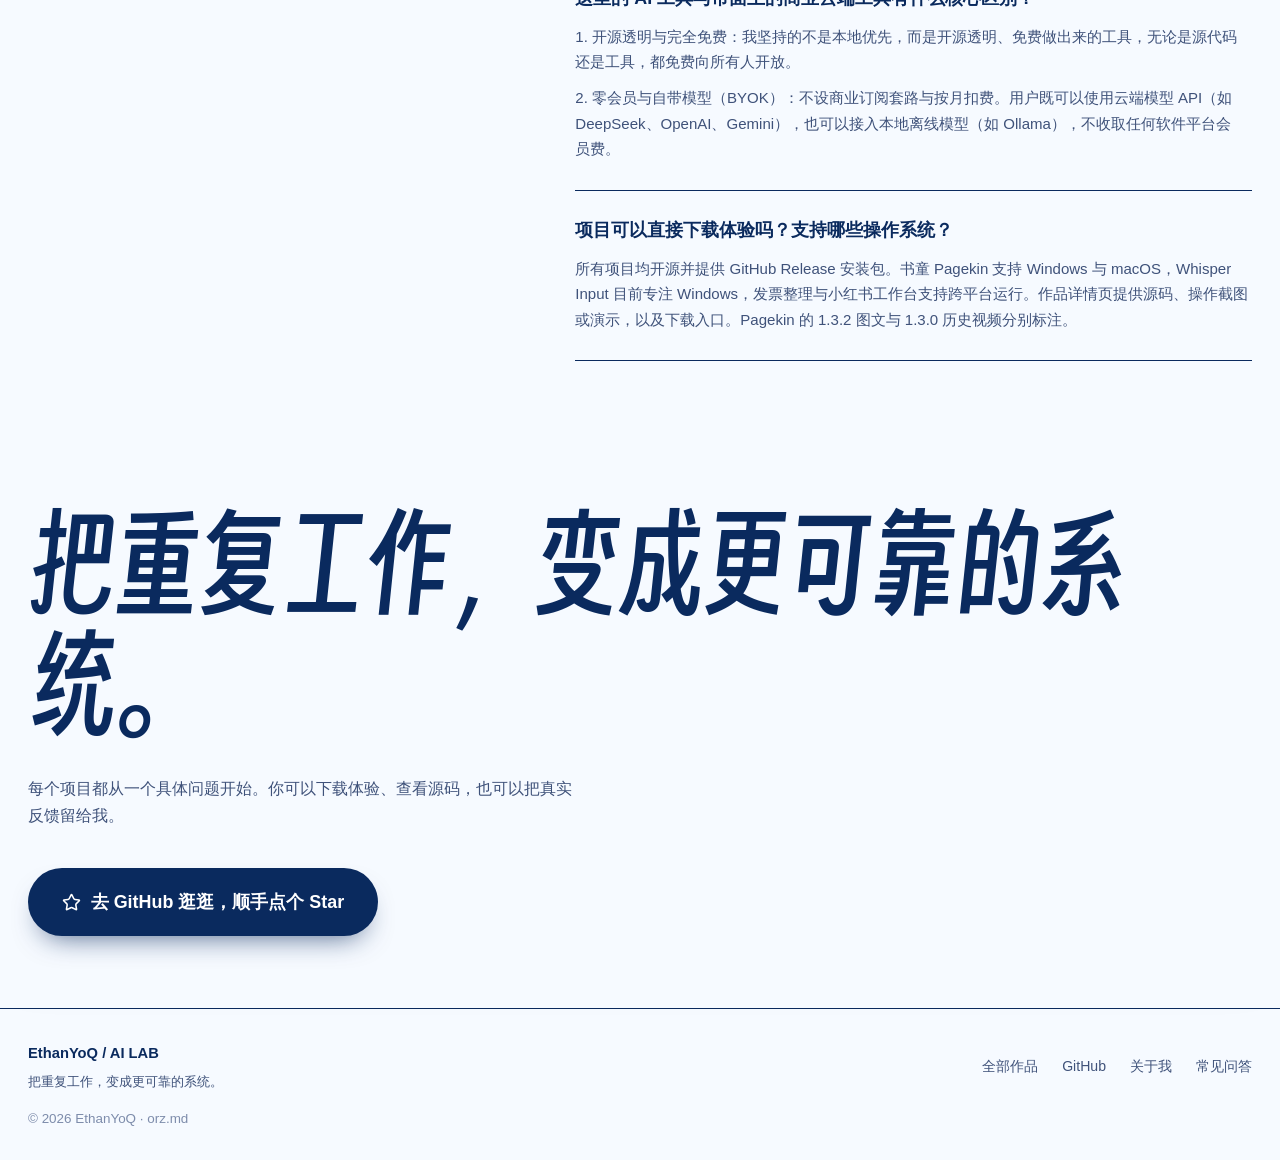
==== commit 7374cfda: "Link the Pagekin card to its English product page" ====
--- a/index.html
+++ b/index.html
@@ -20,9 +20,9 @@
   <meta name="twitter:image" content="https://www.orz.md/assets/brand/ethan.png">
   <link rel="icon" href="/assets/brand/ethan.png" type="image/png">
   <link rel="preload" href="/assets/fonts/kai-display.woff2?v=20261002-img2" as="font" type="font/woff2" crossorigin>
-  <link rel="preload" href="/assets/fonts/smiley-display.woff2?v=20261106-pagekin" as="font" type="font/woff2" crossorigin>
+  <link rel="preload" href="/assets/fonts/smiley-display.woff2?v=20261025-pagekin" as="font" type="font/woff2" crossorigin>
   <link rel="preload" href="/assets/brand/ethan.png" as="image">
-  <link rel="stylesheet" href="/home.css?v=20261106-pagekin">
+  <link rel="stylesheet" href="/home.css?v=20261025-pagekin">
   <script>document.documentElement.classList.add('js');</script>
   <script type="application/ld+json">
     {"@context":"https://schema.org","@type":"ProfilePage","name":"EthanYoQ AI 作品与实验","url":"https://www.orz.md/","mainEntity":{"@type":"Person","name":"Ethan","url":"https://github.com/EthanYoQ","sameAs":["https://github.com/EthanYoQ"]}}
@@ -61,7 +61,7 @@
           "name": "项目可以直接下载体验吗？支持哪些操作系统？",
           "acceptedAnswer": {
             "@type": "Answer",
-            "text": "所有项目均开源并提供 GitHub Release 安装包。书童 Pagekin 支持 Windows 与 macOS，Whisper Input 目前专注 Windows，发票整理与小红书工作台支持跨平台运行。作品详情页提供源码、操作截图或演示，以及下载入口。Pagekin 的 1.3.2 图文与 1.3.0 历史视频分别标注。"
+            "text": "所有项目均开源并提供 GitHub Release 安装包。书童 Pagekin 支持 Windows 与 macOS，Whisper Input 目前专注 Windows，发票整理与小红书工作台支持跨平台运行。作品详情页提供源码、操作截图或演示，以及下载入口。Pagekin 的当前 1.3.2 图文与 1.3.0 历史视频分别标注。"
           }
         }
       ]
@@ -69,7 +69,7 @@
   ]
 }
   </script>
-<style>html:lang(en) [data-media-language="zh"],html:lang(zh) [data-media-language="en"]{display:none!important}</style>
+<style>html:lang(en) [data-media-language="zh"],html:lang(zh) [data-media-language="en"]{display:none!important}html:lang(en) .pagekin-english-link{display:none}</style>
 </head>
 <body>
   <a class="skip-link" href="#work" data-i18n="skip">跳到作品</a>
@@ -126,13 +126,14 @@
         <div class="copy">
           <span class="tag"><b data-font="smiley">01</b><span data-i18n="tagFlagship">主力作品</span></span>
           <div class="poster" data-font="smiley" data-i18n-html="posterNovel" aria-hidden="true">AI 写<br>长篇</div>
-          <h2 data-i18n="novelTitle">Pagekin，免费 AI 小说写作软件</h2>
+          <h2 data-i18n="novelTitle">书童 Pagekin，把设定、章节和修稿放在同一个项目。</h2>
           <p data-i18n="novelBody">书童 Pagekin（原 AI Novel Writer）是免费开源的 AI 小说写作桌面软件。整理人物和设定，生成一章草稿，再选择审稿建议并逐段确认修改。模型需要自行配置，云端费用另计。下方为 1.3.2 中文实际截图，展示虚构样例《雾港来信》的 8 位角色。角色由 AI 生成，作者在角色提议中确认采用。</p>
           <ul class="chips"><li data-i18n="novelFeature1">自主生成大纲与场景蓝图</li><li data-i18n="novelFeature2">人物与世界观资料</li><li data-i18n="novelFeature3">云端/本地双支持与审稿闭环</li></ul>
           <div class="actions">
             <a class="btn fill" href="/ai-novel-writer/" data-pagekin-product><span data-i18n="learnProject">了解这个作品</span><span class="icon i-arrow-right" aria-hidden="true"></span></a>
+            <a class="btn line pagekin-english-link" href="/en/ai-novel-writer/" hreflang="en"><span>Pagekin 英文官网</span><span class="icon i-arrow-right" aria-hidden="true"></span></a>
             <a class="btn line" href="/ai-novel-writer/#demo" data-pagekin-guide><span class="icon i-arrow-right" aria-hidden="true"></span><span data-i18n="pagekinGuideLabel">查看 1.3.2 图文</span></a>
-            <a class="btn line" href="https://github.com/EthanYoQ/Pagekin" target="_blank" rel="noreferrer"><span data-i18n="viewSource">查看源码</span><span class="icon i-arrow-up-right" aria-hidden="true"></span></a>
+            <a class="btn line" href="https://github.com/EthanYoQ/AI-Novel-Writer" target="_blank" rel="noreferrer"><span data-i18n="viewSource">查看源码</span><span class="icon i-arrow-up-right" aria-hidden="true"></span></a>
           </div>
         </div>
         <div class="stage" data-depth>
@@ -248,7 +249,7 @@
         <div class="faq-item">
           <h3 data-i18n="faqQ3">项目可以直接下载体验吗？支持哪些操作系统？</h3>
           <div class="faq-answer">
-            <p data-i18n="faqA3">所有项目均开源并提供 GitHub Release 安装包。书童 Pagekin 支持 Windows 与 macOS，Whisper Input 目前专注 Windows，发票整理与小红书工作台支持跨平台运行。作品详情页提供源码、操作截图或演示，以及下载入口。Pagekin 的 1.3.2 图文与 1.3.0 历史视频分别标注。</p>
+            <p data-i18n="faqA3">所有项目均开源并提供 GitHub Release 安装包。书童 Pagekin 支持 Windows 与 macOS，Whisper Input 目前专注 Windows，发票整理与小红书工作台支持跨平台运行。作品详情页提供源码、操作截图或演示，以及下载入口。Pagekin 的当前 1.3.2 图文与 1.3.0 历史视频分别标注。</p>
           </div>
         </div>
       </div>
@@ -264,7 +265,7 @@
   </main>
 
   <footer class="site-footer"><div class="shell footer-grid"><div><strong>EthanYoQ / AI LAB</strong><p data-i18n="footerLine">把重复工作，变成更可靠的系统。</p></div><div class="footer-links"><a href="#work" data-i18n="navWork">全部作品</a><a href="https://github.com/EthanYoQ" target="_blank" rel="noreferrer">GitHub</a><a href="#about" data-i18n="navAbout">关于我</a><a href="#faq" data-i18n="navFaq">常见问答</a></div><p class="copyright">© <span id="year">2026</span> EthanYoQ · orz.md</p></div></footer>
-  <script src="/i18n.js?v=20261106-pagekin" defer></script>
+  <script src="/i18n.js?v=20261026-ai132" defer></script>
   <script src="/home.js?v=20261026-ai132" defer></script>
 </body>
 </html>
